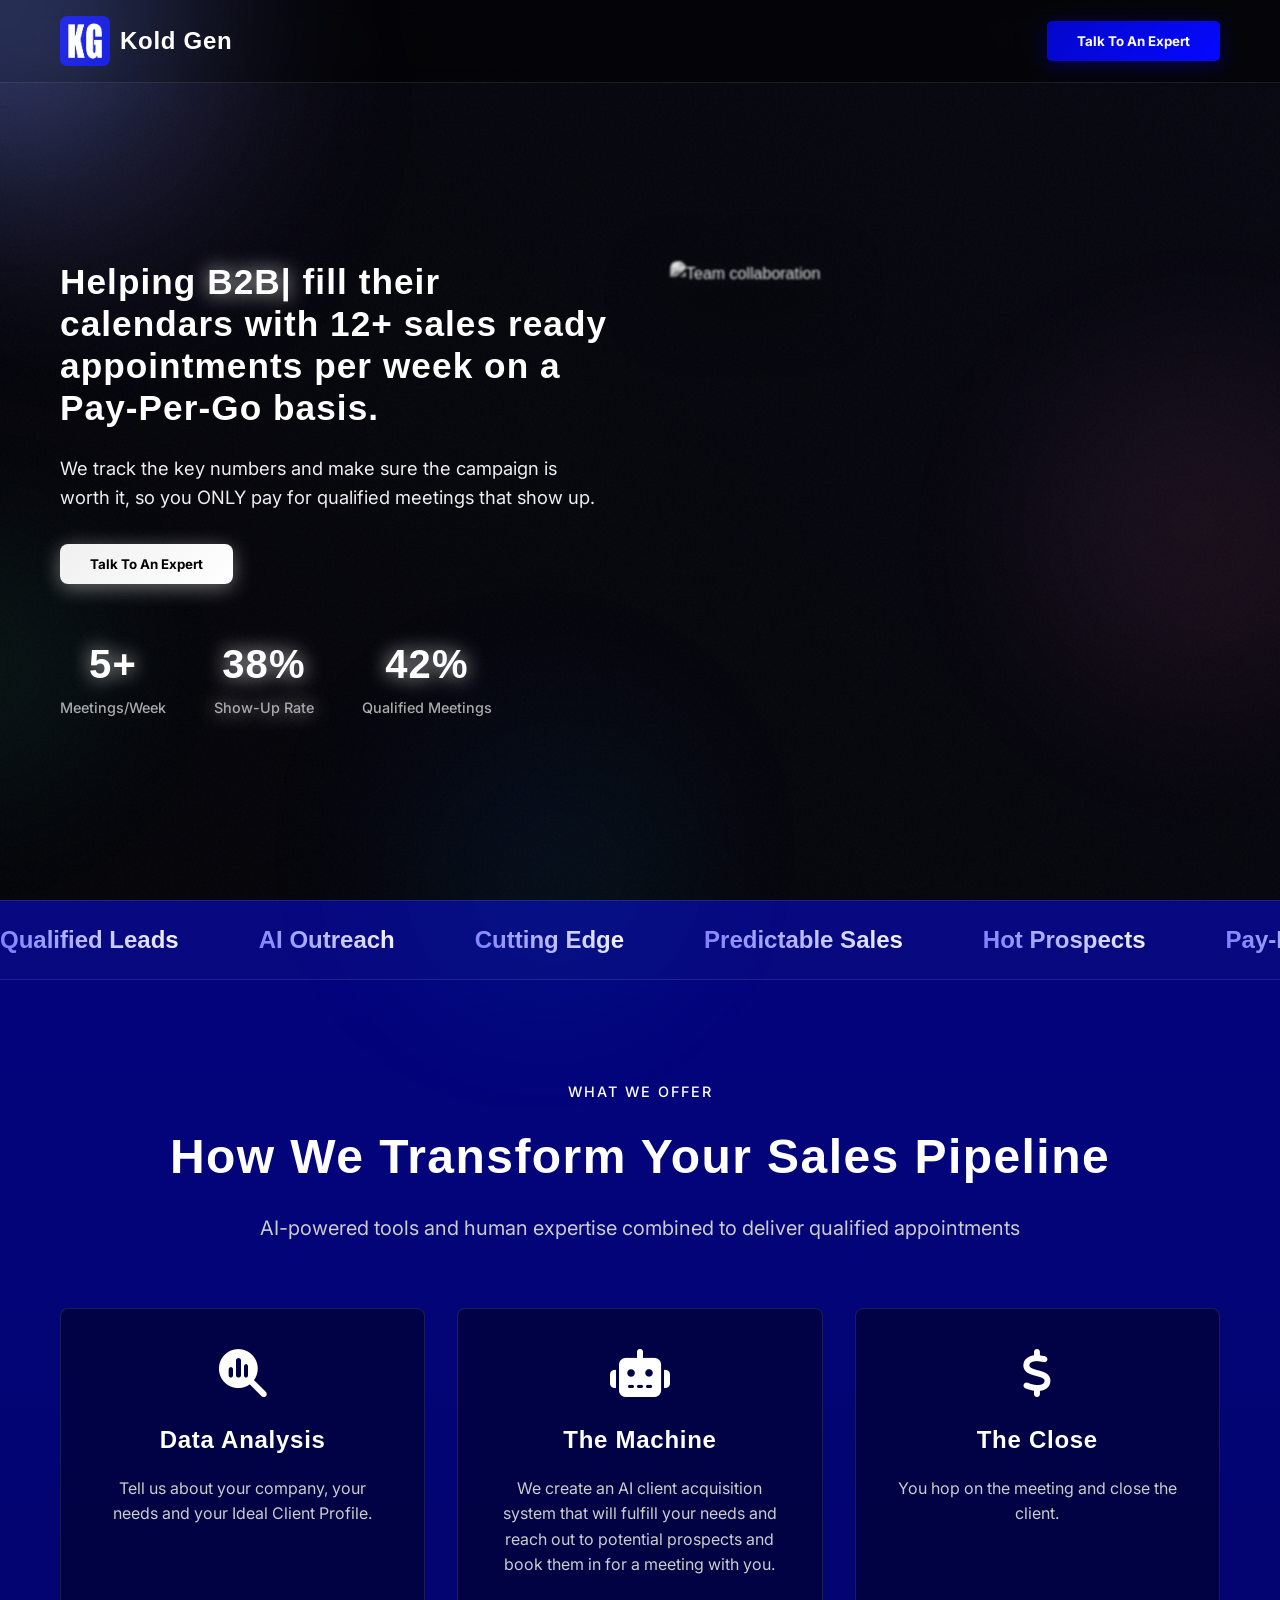
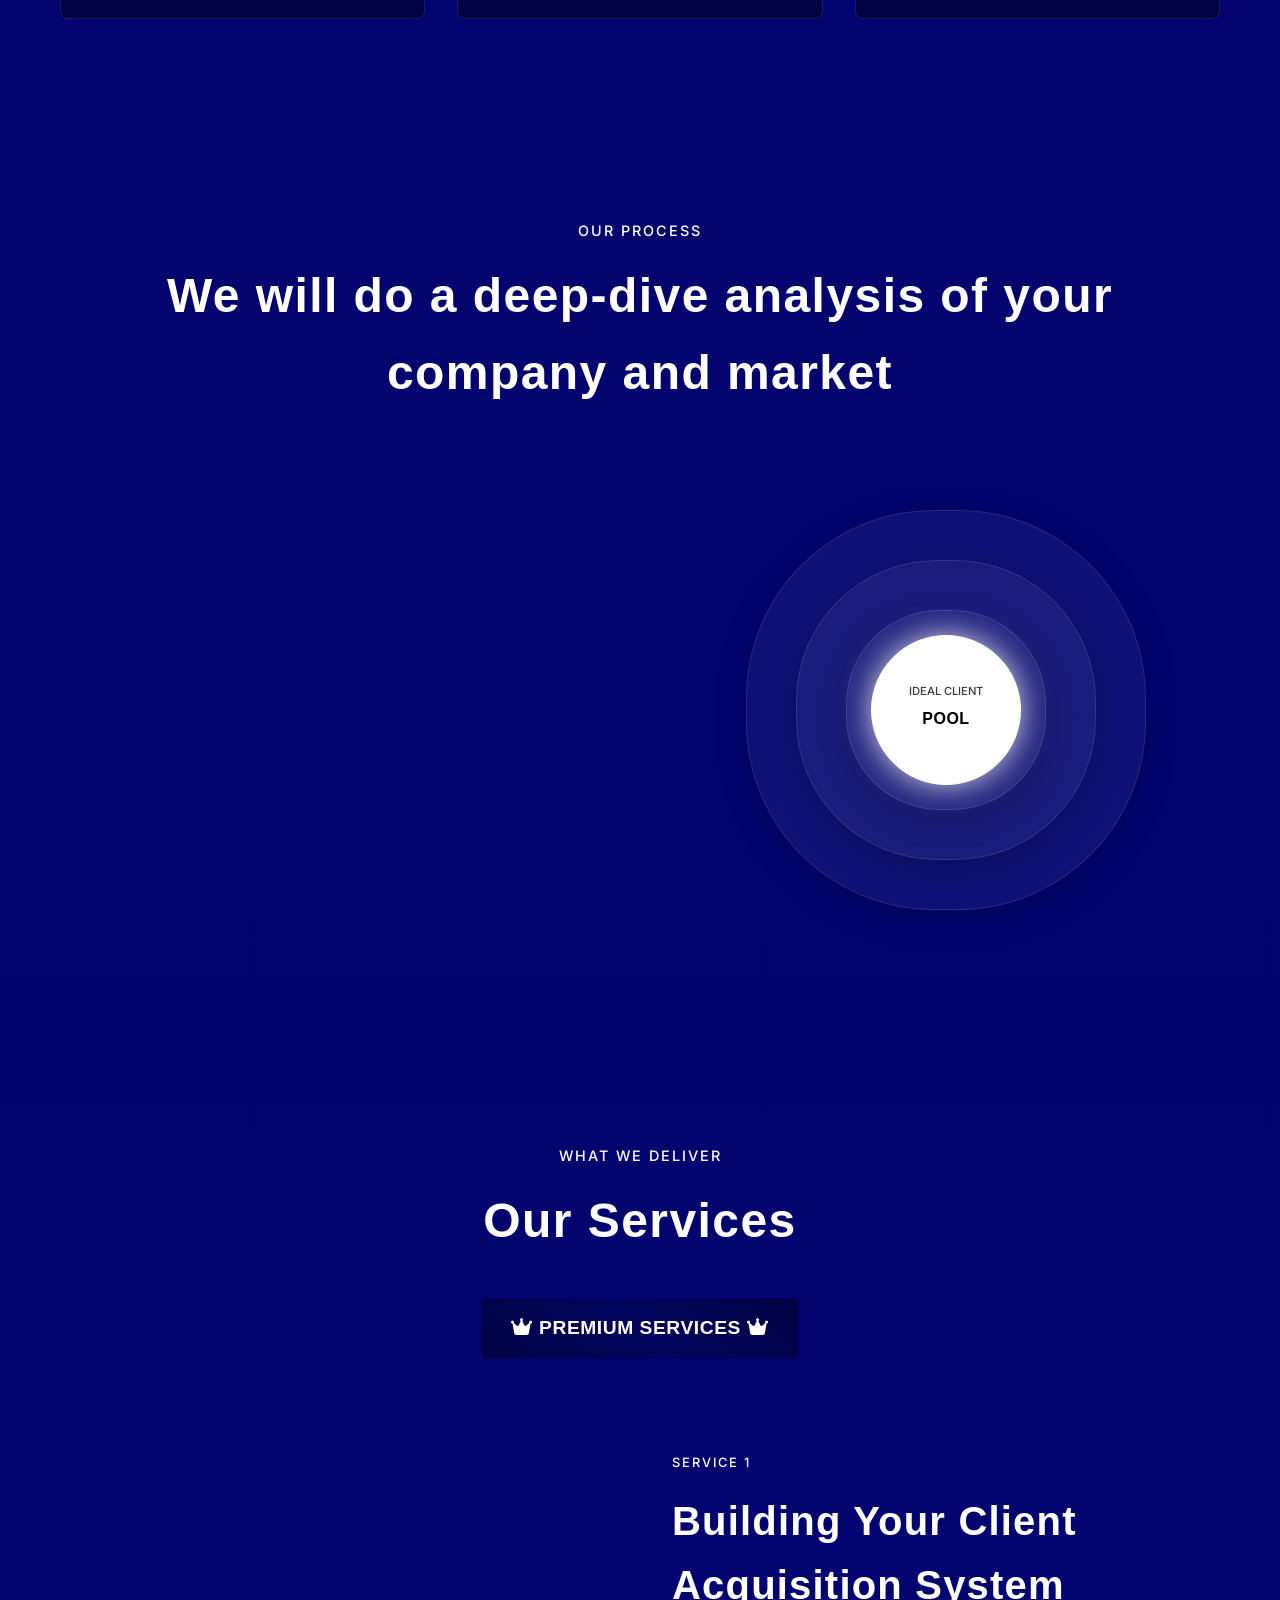
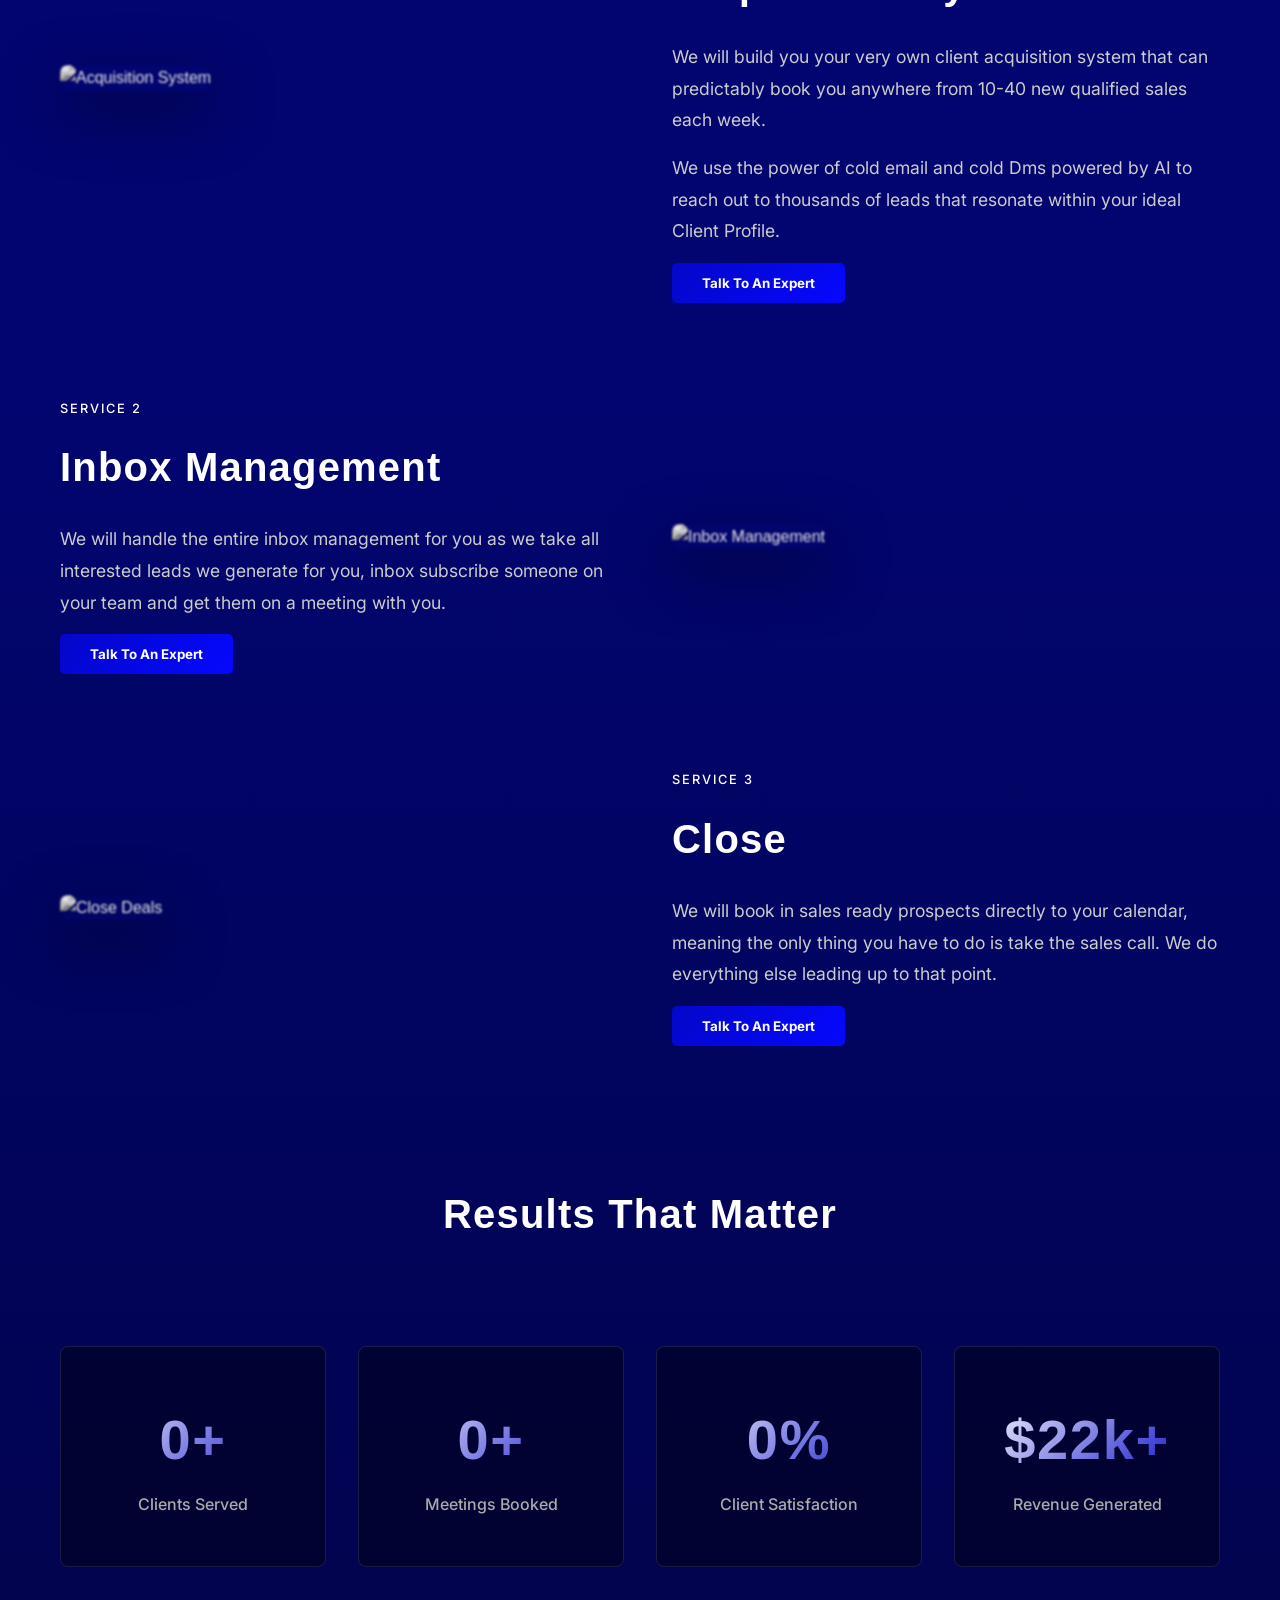
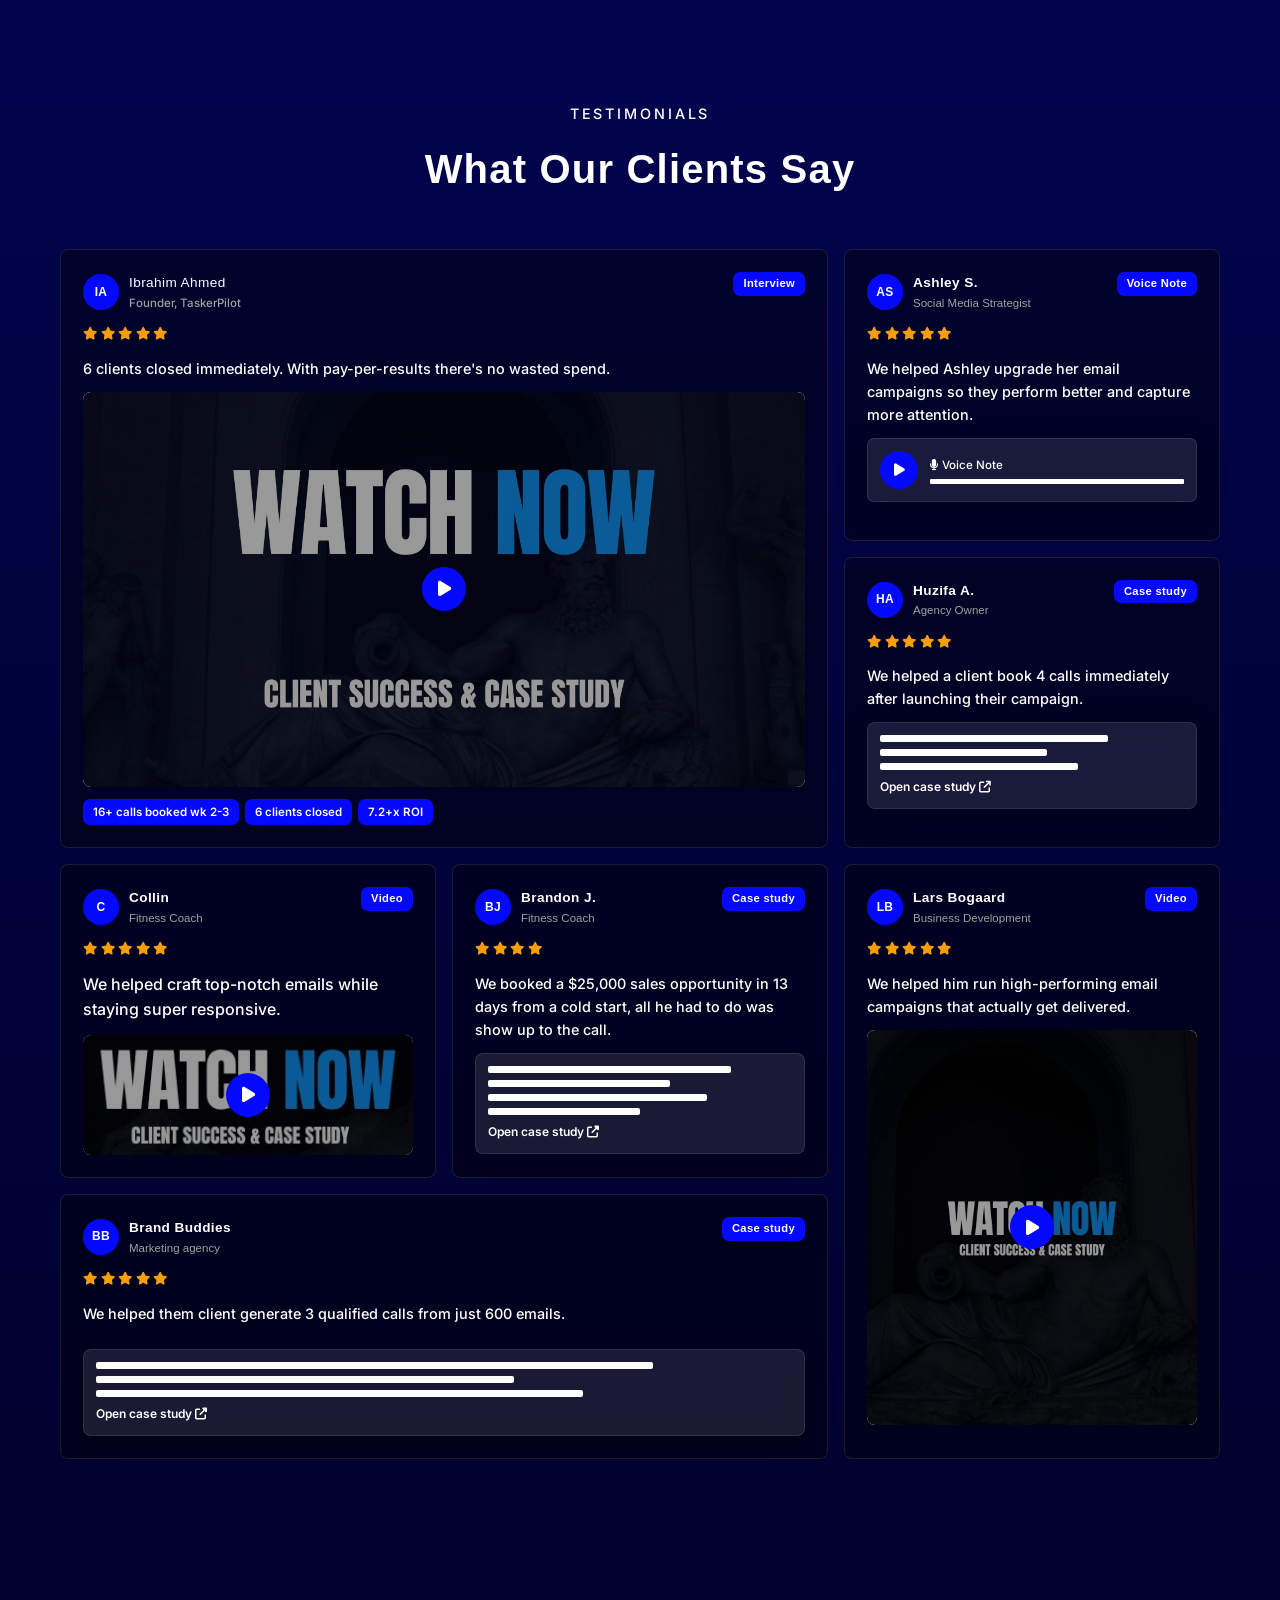
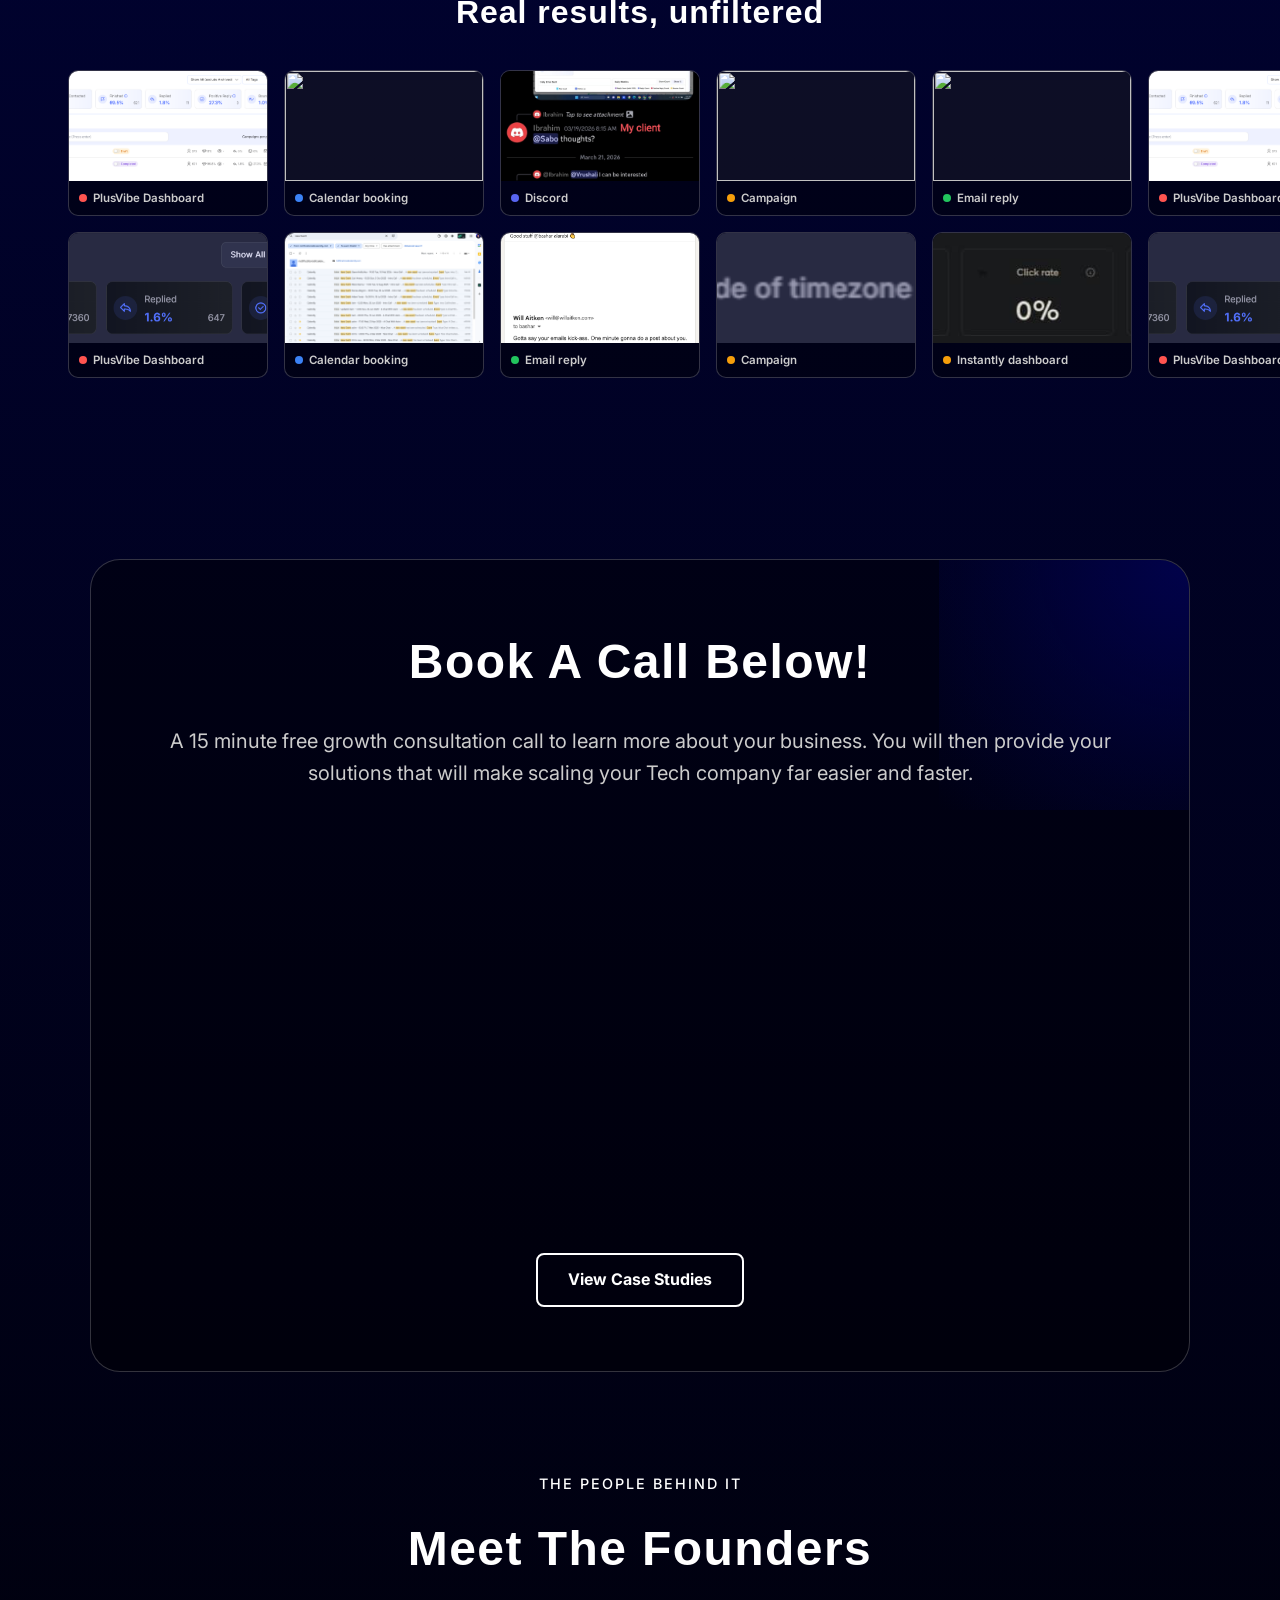
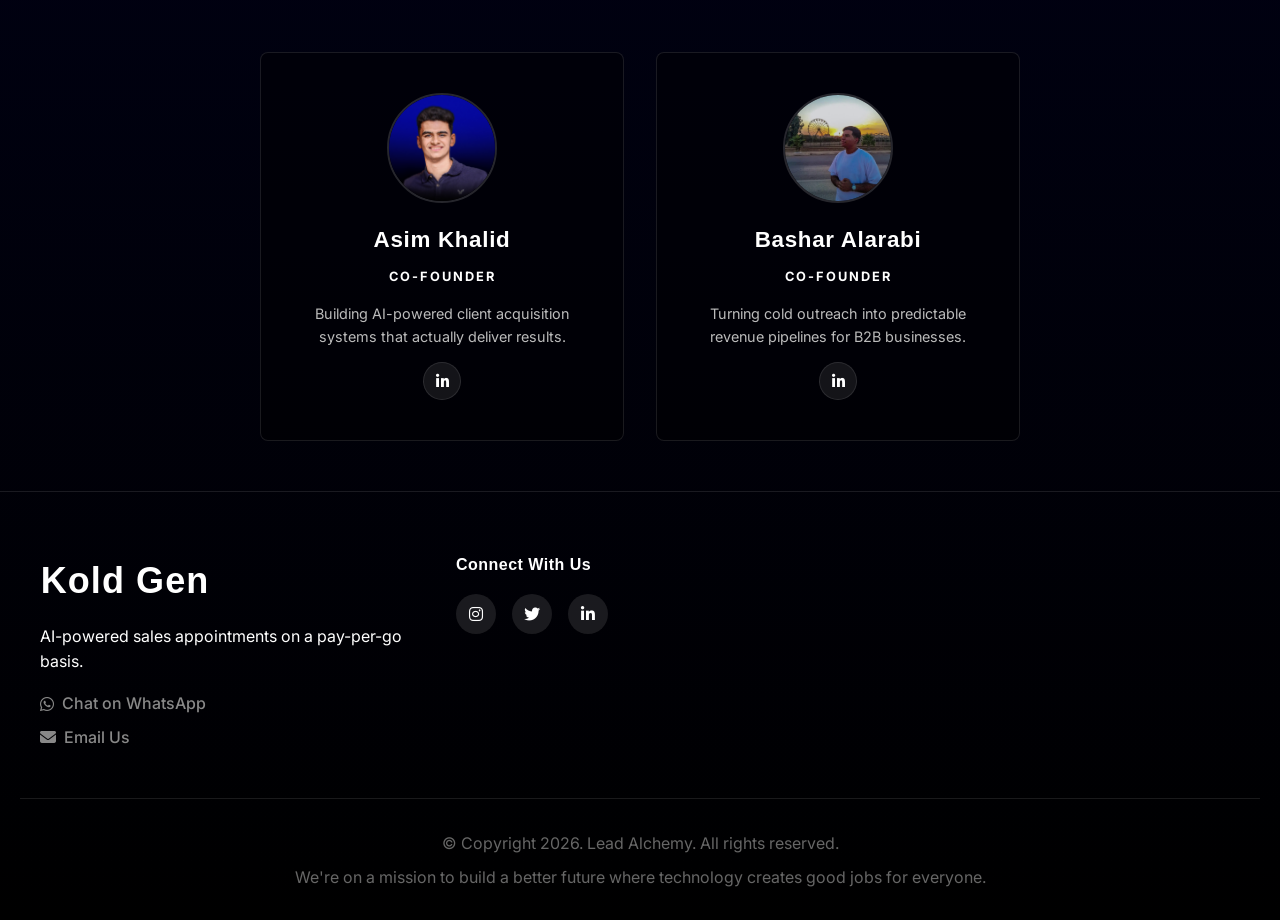
==== asim.html @ 5c90db7f "Add files via upload" ====
<!DOCTYPE html>
<html lang="en">
  <head>
    <meta charset="UTF-8" />
    <meta name="viewport" content="width=device-width, initial-scale=1.0" />
    <link rel="stylesheet" href="master.css">
    <script src="master.js" defer></script>
    <link rel="icon" href="imgs/koldgen.png" type="image/png">
    <!-- Add to your <head> -->
    <!-- start of font -->
    <link rel="preconnect" href="https://fonts.googleapis.com">
    <link rel="preconnect" href="https://fonts.gstatic.com" crossorigin>
    <link href="https://fonts.googleapis.com/css2?family=Geom:ital,wght@0,300..900;1,300..900&family=Inter:ital,opsz,wght@0,14..32,100..900;1,14..32,100..900&family=Sora:wght@100..800&family=Work+Sans:ital,wght@0,100..900;1,100..900&display=swap" rel="stylesheet">
    <link href="https://api.fontshare.com/v2/css?f[]=clash-display@600,700&display=swap" rel="stylesheet">
    <!-- start of font -->
    <link
      rel="stylesheet"
      href="https://cdnjs.cloudflare.com/ajax/libs/font-awesome/6.5.0/css/all.min.css"
    />

    <title>Asim @KoldGen</title>
    <!-- <style>
    
    </style> -->

    <!-- Cal element-click embed code begins -->
    <script type="text/javascript">
      (function (C, A, L) { let p = function (a, ar) { a.q.push(ar); }; let d = C.document; C.Cal = C.Cal || function () { let cal = C.Cal; let ar = arguments; if (!cal.loaded) { cal.ns = {}; cal.q = cal.q || []; d.head.appendChild(d.createElement("script")).src = A; cal.loaded = true; } if (ar[0] === L) { const api = function () { p(api, arguments); }; const namespace = ar[1]; api.q = api.q || []; if(typeof namespace === "string"){cal.ns[namespace] = cal.ns[namespace] || api;p(cal.ns[namespace], ar);p(cal, ["initNamespace", namespace]);} else p(cal, ar); return;} p(cal, ar); }; })(window, "https://app.cal.com/embed/embed.js", "init");
    Cal("init", "15min", {origin:"https://app.cal.com"});

      
      // Important: Please add the following attributes to the element that should trigger the calendar to open upon clicking.
      // `data-cal-link="asim-khalid/15min"`
      // data-cal-namespace="15min"
      // `data-cal-config='{"layout":"month_view","theme":"dark"}'`

      Cal.ns["15min"]("ui", {"theme":"dark","hideEventTypeDetails":false,"layout":"month_view"});
      </script>
      <!-- Cal element-click embed code ends -->
  </head>
  <body>
    <div class="orb orb-1"></div>
    <div class="orb orb-2"></div>
    <div class="orb orb-3"></div>
    <div class="orb orb-5"></div>
    <div class="cursor-glow"></div>
    
    

    <header>
      <div class="header-content"> 
        <div class="logo">
          <div class="logo-img">
            <!-- Replace the src below with your actual logo URL -->
            <img
              src="imgs/koldgen.png"
              alt="Kold Gen"
            />
          </div>
          <span class="head-logo clash-dis style="font-weight: 900">Kold <span class="clash-dis">Gen</span></span>
        </div>
      <a href="#bookCall">
        <button class="head-btn cta-btn inter-txt-btn btn-white-effect ripple-effect ">Talk To An Expert</button>
        </a>
      </div>
    </header>

    <section class="hero">
      <div class="container">
        <div class="hero-content">
          <div class="hero-text">
            <h1 class="clash-dis">  
              Helping <span class="highlight typewriter">B2B</span> fill their
              calendars with <span>12+ sales ready appointments</span> per week
              on a Pay-Per-Go basis.
            </h1>
            <div class="hero-image service-image mobile-only">
            <img
              src="https://images.unsplash.com/photo-1522071820081-009f0129c71c?w=800"
              alt="Team collaboration"
            />
          </div>
            <p class="inter-txt">
              We track the key numbers and make sure the campaign is worth it,
              so you ONLY pay for qualified meetings that show up.
            </p>
            <div class="hero-buttons">
              <a href="#bookCall">
              <button 
              class="gbtn inter-txt-btn ripple-effect">Talk To An Expert</button>
              </a>
            </div>
            <div class="hero-stats">
              <div class="stat">
                <div class="stat-number highlight clash-dis" data-target="12" data-suffix="+">0+</div>
                <div class="stat-label inter-txt-sml">Meetings/Week</div>
              </div>
              <div class="stat">
                <div class="stat-number highlight clash-dis" data-target="90" data-suffix="%">0%</div>
                <div class="stat-label highlight inter-txt-sml">Show-Up Rate</div>
              </div>
              <div class="stat">
                <div class="stat-number highlight clash-dis" data-target="100" data-suffix="%">0%</div>
                <div class="stat-label inter-txt-sml">Qualified Meetings</div>
              </div>
            </div>
          </div>
          <div class="hero-image service-image desktop-only">
            <img
              src="https://images.unsplash.com/photo-1522071820081-009f0129c71c?w=800"
              alt="Team collaboration"
            />
          </div>
        </div>
      </div>
    </section>


    

    <div class="marquee">
    <div class="marquee-content">
        <span>Qualified Leads</span>
        <span>AI Outreach</span>
        <span>Cutting Edge</span>
        <span>Predictable Sales</span>
        <span>Hot Prospects</span>
        <span>Pay-Per-Meeting</span>
        <span>Close Deals</span>
        <span>Inbox Managed</span>
        <span>Qualified Leads</span>
        <span>AI Outreach</span>
        <span>Cutting Edge</span>
        <span>Predictable Sales</span>
        <span>Hot Prospects</span>
        <span>Pay-Per-Meeting</span>
        <span>Close Deals</span>
        <span>Inbox Managed</span>
    </div>
</div>

    <section>
      <div class="container">
        <div class="section-header">
          <div class="section-label inter-txt-sml">What We Offer</div>
          <h2 class="clash-dis">How We Transform Your Sales Pipeline</h2>
          <p class="inter-txt">
            AI-powered tools and human expertise combined to deliver qualified
            appointments
          </p>
        </div>
        <div class="features-grid">
          <div class="card-effect feature-card tilt-card">
            <i class="feature-icon fa-solid fa-magnifying-glass-chart"></i>
            <h3 class="clash-dis">Data Analysis</h3>
            <p class="inter-txt">
              Tell us about your company, your needs and your Ideal Client
              Profile.
            </p>
          </div>
          <div class="card-effect feature-card tilt-card">
            <i class="feature-icon fa-solid fa-robot"></i>
            <h3 class="clash-dis">The Machine</h3>
            <p class="inter-txt">
              We create an AI client acquisition system that will fulfill your
              needs and reach out to potential prospects and book them in for a
              meeting with you.
            </p>
          </div>
          <div class="card-effect feature-card tilt-card">
            <i class="feature-icon fa-solid fa-dollar"></i>
            <h3 class="clash-dis">The Close</h3>
            <p class="inter-txt">You hop on the meeting and close the client.</p>
          </div>
        </div>
      </div>
    </section>

    <section>
      <div class="container">
        <div class="sec2 section-header">
          <div class="section-label inter-txt-sml">Our Process</div>
          <h2 class="clash-dis">We will do a deep-dive analysis of your company and market</h2>
        </div>
        <div class="process-content">
          <div>
            <div class="process-step slide-up">
              <div class="step-number clash-dis">1</div>
              <p class="inter-txt">
                Company analysis through AI - Reaching the most profitable
                customer niche
              </p>
            </div>
            <div class="process-step slide-up">
              <div class="step-number clash-dis">2</div>
              <p class="inter-txt">
                Finding companies of the exact profile that will benefit the
                most from your Offer
              </p>
            </div>
            <div class="process-step slide-up">
              <div class="step-number clash-dis">3</div>
              <p class="inter-txt">
                Foundational Copy - The backbone of the business that will be
                the foundation of the sales argument
              </p>
            </div>
            <div class="process-step slide-up">
              <div class="step-number clash-dis">4</div>
              <p class="inter-txt">
                Case study breakdown - To convey social proof in the smoothest
                way possible to convey trust with prospects
              </p>
            </div>
          </div>
          <div class="circular-diagram">
            <div class="circle circle-1 glass-card"></div>
            <div class="circle circle-2 glass-card"></div>
            <div class="circle circle-3 glass-card"></div>
            <div class="circle-center">
              <div
                class="inter-txt-sml"
              >
                IDEAL CLIENT
              </div>
              <div
                class="circle-txt clash-dis"
                style="font-weight: 700; font-size: 1rem"
              >
                POOL
              </div>
            </div>
          </div>
        </div>
      </div>
    </section>

    <section>
      <div class="container">
        <div class="sec2 section-header">
          <div class="section-label inter-txt-sml">What We Deliver</div>
          <h2 class="clash-dis">Our Services</h2>
          <div class="animated-badge">
            <div class="badge-content clash-dis ">
              <i class="fa-solid fa-crown"></i> PREMIUM SERVICES
              <i class="fa-solid fa-crown"></i>
            </div>
          </div>
        </div>

        <div class="service-card">
          <div class="service-content">
            <span class="service-label inter-txt-sml">Service 1</span>
            <h3 class="clash-dis">Building Your Client Acquisition System</h3>
            <div class="service-image mobile-only">
            <img
              src="https://images.unsplash.com/photo-1460925895917-afdab827c52f?w=800&q=80"
              alt="Acquisition System"
            />
          </div>
            <p class="inter-txt slide-left">
              We will build you your very own client acquisition system that can
              predictably book you anywhere from 10-40 new qualified sales each
              week.
            </p>
            <p class="inter-txt slide-left">
              We use the power of cold email and cold Dms powered by AI to reach
              out to thousands of leads that resonate within your ideal Client
              Profile.
            </p>
            <a href="#bookCall">
            <button 
            class="inter-txt-btn btn-white-effect ripple-effect">Talk To An Expert</button>
            </a>
          </div>
          <div class="service-image desktop-only">
            <img
              src="https://images.unsplash.com/photo-1460925895917-afdab827c52f?w=800&q=80"
              alt="Acquisition System"
            />
          </div>
        </div>

        <div class="service-card">
          <div class="service-content">
            <span class="service-label inter-txt-sml">Service 2</span>
            <h3 class="clash-dis">Inbox Management</h3>
            <div class="service-image mobile-only">
            <img
              src="https://images.unsplash.com/photo-1556761175-b413da4baf72?w=800&q=80"
              alt="Inbox Management"
            />
          </div>
            <p class="inter-txt slide-right">
              We will handle the entire inbox management for you as we take all
              interested leads we generate for you, inbox subscribe someone on
              your team and get them on a meeting with you.
            </p>
            <a href="#bookCall">
            <button 
            class="btn-white-effect inter-txt-btn ripple-effect">Talk To An Expert</button>
            </a>
          </div>
          <div class="service-image desktop-only">
            <img
              src="https://images.unsplash.com/photo-1556761175-b413da4baf72?w=800&q=80"
              alt="Inbox Management"
            />
          </div>
        </div>

        <div class="service-card">
          <div class="service-content">
            <span class="service-label inter-txt-sml">Service 3</span>
            <h3 class="clash-dis">Close</h3>
            <div class="service-image mobile-only">
            <img
              src="https://images.unsplash.com/photo-1542744173-8e7e53415bb0?w=800"
              alt="Close Deals"
            />
            </div>
            <p class="inter-txt slide-left">
              We will book in sales ready prospects directly to your calendar,
              meaning the only thing you have to do is take the sales call. We
              do everything else leading up to that point.
            </p>
            <a href="#bookCall">
            <button 
            class="btn-white-effect inter-txt-btn ripple-effect">Talk To An Expert</button>
            </a>
          </div>
          <div class="service-image desktop-only">
            <img
              src="https://images.unsplash.com/photo-1542744173-8e7e53415bb0?w=800"
              alt="Close Deals"
            />
          </div>
        </div>
      </div>
    </section>

    <section class="res-matter">
      <div class="container">
        <h2 class="clash-dis">Results That Matter</h2>
        <div class="stats-grid">
          <div class="stat-card stat">
            <div class="stat-card-number clash-dis" data-target="3">0+</div>
            <div class="stat-card-label inter-txt-sml">Clients Served</div>
          </div>
          <div class="stat-card stat">
            <div class="stat-card-number clash-dis" data-target="21">0+</div>
            <div class="stat-card-label inter-txt-sml">Meetings Booked</div>
          </div>
          <div class="stat-card stat">
            <div class="stat-card-number clash-dis" data-target="92" data-suffix="%">0%</div>
            <div class="stat-card-label inter-txt-sml">Client Satisfaction</div>
          </div>
          <div class="stat-card stat">
            <div class="stat-card-number clash-dis" data-target="22" data-prefix="$" data-suffix="k+">$22k+</div>
            <div class="stat-card-label inter-txt-sml">Revenue Generated</div>
          </div>
        </div>
      </div>
    </section>


<section class="testimonials-section">
  <div class="container">
    <div class="testimonials-header">
      <p class="testimonials-label inter-txt-sml">Testimonials</p>
      <h2 class="clash-dis">What Our Clients Say</h2>
    </div>

    <!-- BENTO GRID -->
    <div class="bento-grid" style="display:grid;grid-template-columns:repeat(3,1fr);gap:16px;margin-bottom:80px;">
            <!-- Ibrahim Ahmed. — wide -->
      <div class="feature-card-testi" style="grid-row:span 2; grid-column:span 2;padding:22px;color:#ffffff;display:flex;flex-direction:column;gap:12px;">
        <div style="display:flex;justify-content:space-between;align-items:flex-start;">
          <div style="display:flex;align-items:center;gap:10px;">
            <div class="clash-dis" style="width:36px;height:36px;border-radius:50%;background:#0508ff;color:#ffffff;display:flex;align-items:center;justify-content:center;font-size:.75rem;font-weight:700;flex-shrink:0;">IA</div>
            <div><p class="clash-dis" style="margin:0; font-size:.85rem; font-weight:500;">Ibrahim Ahmed</p><p class="inter-txt-sml" style="margin:0;font-size:.72rem;color:#a0a0a0;">Founder, TaskerPilot</p></div>
          </div>
          <span class="clash-dis" style="background:#0508ff;color:#ffffff;font-size:.7rem;font-weight:700;padding:3px 10px;border-radius:7px;">Interview</span>
        </div>
        <div style="color:#f59e0b;font-size:.8rem;">
        <i class="fa-solid fa-star"></i>
        <i class="fa-solid fa-star"></i>
        <i class="fa-solid fa-star"></i>
        <i class="fa-solid fa-star"></i>
        <i class="fa-solid fa-star"></i>
        </div>
        <p class="inter-txt-sml" style="font-family:'Inter',sans-serif;font-size:.9rem;line-height:1.6;color:#ffffff;margin:0;">6 clients closed immediately. With pay-per-results there's no wasted spend.</p>
        <div onclick="laEmbedVideo(this,'https://youtu.be/SVSzCUpt-s4')" style="position:relative;cursor:pointer;border-radius:8px;overflow:hidden;">
          <div style="width:100%;height:395px;background:#f0f0f0;display:flex;align-items:center;justify-content:center;color:#aaa;font-size:.8rem;"><img src="imgs/Dark Green Ash Grey Minimal Typecentric General Electronic Music YouTube Thumbnail.jpg" style="width:100%;height:395px;object-fit:cover;border-radius:8px;"></div>
          <div style="position:absolute;inset:0;background:rgba(0,0,0,0.4);display:flex;align-items:center;justify-content:center;"><div style="width:44px;height:44px;border-radius:50%;background:#0508ff;display:flex;align-items:center;justify-content:center;color:#fff;font-size:1.1rem;"><i class="fa-solid fa-play"></i></div></div>
        </div>
        <div style="display:flex;flex-wrap:wrap;gap:6px;">
          <span class="inter-txt-sml" style="font-size:.72rem;font-weight:600;background:#0508ff;color:#ffffff;padding:4px 10px;border-radius:7px;">16+ calls booked wk 2-3</span>
          <span class="inter-txt-sml" style="font-size:.72rem;font-weight:600;background:#0508ff;color:#ffffff;padding:4px 10px;border-radius:7px;">6 clients closed</span>
          <span class="inter-txt-sml" style="font-size:.72rem;font-weight:600;background:#0508ff;color:#ffffff;padding:4px 10px;border-radius:7px;">7.2+x ROI</span>
        </div>
      </div>

      <!-- Ashely -->
      <div class="feature-card-testi" style="padding:22px;color:#ffffff;display:flex;flex-direction:column;gap:12px;">
        <div style="display:flex;justify-content:space-between;align-items:flex-start;">
          <div style="display:flex;align-items:center;gap:10px;">
            <div class="clash-dis" style="width:36px;height:36px;border-radius:50%;background:#0508ff;color:#ffffff;display:flex;align-items:center;justify-content:center;font-size:.75rem;font-weight:700;flex-shrink:0;">AS</div>
            <div><p class="clash-dis" style="margin:0;font-size:.85rem;font-weight:700;">Ashley S.</p><p style="margin:0;font-size:.72rem;color:#a0a0a0;">Social Media Strategist</p></div>
          </div>
            <span class="clash-dis" style="background:#0508ff;color:#ffffff;font-size:.7rem;font-weight:700;padding:3px 10px;border-radius:7px;">Voice Note</span>
        </div>
        <div style="color:#f59e0b;font-size:.8rem;">
          <i class="fa-solid fa-star"></i>
          <i class="fa-solid fa-star"></i>
          <i class="fa-solid fa-star"></i>
          <i class="fa-solid fa-star"></i>
          <i class="fa-solid fa-star"></i>
        </div>
        <p class="inter-txt-sml" style="font-size:.9rem;line-height:1.6;color:#ffffff;margin:0;">We helped Ashley upgrade her email campaigns so they perform better and capture more attention.</p>
        <div class="vn-box" style="display:flex;align-items:center;gap:12px;border-radius:7px;padding:12px;"> 
          <button id="la-play1" onclick="laToggleAudio('la-play1','la-prog1','voice/ashley.testimonial.mp3')" style="width:38px;height:38px;border-radius:50%;background:#0508ff;border:none;color:#fff;font-size:.9rem;cursor:pointer;display:flex;align-items:center;justify-content:center;flex-shrink:0;"><i class="fa-solid fa-play"></i></button>
          <div style="flex:1;">
            <div class="inter-txt-sml" style="font-size:.72rem;color:#ffffff;margin-bottom:5px;"><i class="fa-solid fa-microphone"></i> Voice Note</div>
            <div style="width:100%;height:5px;background:rgb(255, 255, 255);border-radius:1px;overflow:hidden;"><div id="la-prog1" style="height:100%;width:0%;background:#4f46e5;border-radius:999px;transition:width .1s linear;"></div></div>
          </div>
        </div>
      </div>

      <!-- Huzifa A.. -->
      <div class="feature-card-testi" style="padding:22px;color:#ffffff;display:flex;flex-direction:column;gap:12px;">
        <div style="display:flex;justify-content:space-between;align-items:flex-start;">
          <div style="display:flex;align-items:center;gap:10px;">
            <div class="clash-dis" style="width:36px;height:36px;border-radius:50%;background:#0508ff;color:#ffffff;display:flex;align-items:center;justify-content:center;font-size:.75rem;font-weight:700;flex-shrink:0;">HA</div>
            <div><p class="clash-dis" style="margin:0;font-size:.85rem;font-weight:700;">Huzifa A.</p><p style="margin:0;font-size:.72rem;color:#a0a0a0;">Agency Owner</p></div>
          </div>
            <span class="clash-dis" style="background:#0508ff;color:#ffffff;font-size:.7rem;font-weight:700;padding:3px 10px;border-radius:7px;">Case study</span>
        </div>
        <div style="color:#f59e0b;font-size:.8rem;">
          <i class="fa-solid fa-star"></i>
          <i class="fa-solid fa-star"></i>
          <i class="fa-solid fa-star"></i>
          <i class="fa-solid fa-star"></i>
          <i class="fa-solid fa-star"></i>
        </div>
        <p class="inter-txt-sml" style="font-size:.9rem;line-height:1.6;color:#ffffff;margin:0;">We helped a client book 4 calls immediately after launching their campaign.</p>
        <a class="vn-box" href="https://docs.google.com/document/d/1nArHr2m430PmLcU23KGUVRm5GeegVyKMtpbSHGkcJS0/edit?usp=drive_link" target="_blank" style="border-radius:8px;padding:12px;text-decoration:none;display:block;">
          <div style="height:7px;background:rgb(255, 255, 255);border-radius:2px;margin-bottom:7px;width:75%;"></div>
          <div style="height:7px;background:rgb(255, 255, 255);border-radius:2px;margin-bottom:7px;width:55%;"></div>
          <div style="height:7px;background:rgb(255, 255, 255);border-radius:2px;margin-bottom:7px;width:65%;"></div>
          <span class="inter-txt-sml" style="font-size:.75rem;font-weight:600;color:#ffffff;display:block;margin-top:4px;">Open case study <i class="fa-solid fa-arrow-up-right-from-square"></i></span>
        </a>
      </div>

      <!-- Colin. -->
      <div class="feature-card-testi" style="padding:22px;color:#ffffff;display:flex;flex-direction:column;gap:12px;">
        <div style="display:flex;justify-content:space-between;align-items:flex-start;">
          <div style="display:flex;align-items:center;gap:10px;">
            <div class="clash-dis" style="width:36px;height:36px;border-radius:50%;background:#0508ff;color:#ffffff;display:flex;align-items:center;justify-content:center;font-size:.75rem;font-weight:700;flex-shrink:0;">C</div>
            <div><p class="clash-dis" style="margin:0;font-size:.85rem;font-weight:700;">Collin</p><p style="margin:0;font-size:.72rem;color:#a0a0a0;">Fitness Coach</p></div>
          </div>
          <span class="clash-dis" style="background:#0508ff;color:#ffffff;font-size:.7rem;font-weight:700;padding:3px 10px;border-radius:7px;">Video</span>
        </div>
        <div style="color:#f59e0b;font-size:.8rem;">
          <i class="fa-solid fa-star"></i>
          <i class="fa-solid fa-star"></i>
          <i class="fa-solid fa-star"></i>
          <i class="fa-solid fa-star"></i>
          <i class="fa-solid fa-star"></i>
        </div>
        <p class="inter-txt-sml" style="color:#ffffff;margin:0;">We helped craft top-notch emails while staying super responsive.</p>
        <div onclick="laEmbedVideo(this,'https://youtube.com/shorts/iPWvH6Im3sc?feature=share')" style="position:relative;cursor:pointer;border-radius:8px;overflow:hidden;">
          <div style="width:100%;height:120px;background:#f0f0f0;display:flex;align-items:center;justify-content:center;color:#aaa;font-size:.8rem;"><img src="imgs/Long des.jpg" style="width:100%;height:395px;object-fit:cover;border-radius:8px;"></div>
          <div style="position:absolute;inset:0;background:rgba(0,0,0,0.4);display:flex;align-items:center;justify-content:center;"><div style="width:44px;height:44px;border-radius:50%;background:#0508ff;display:flex;align-items:center;justify-content:center;color:#fff;font-size:1.1rem;"><i class="fa-solid fa-play"></i></div></div>
        </div>
      </div>

      <!-- Brandon J -->
      <div class="feature-card-testi" style="padding:22px;color:#ffffff;display:flex;flex-direction:column;gap:12px;">
        <div style="display:flex;justify-content:space-between;align-items:flex-start;">
          <div style="display:flex;align-items:center;gap:10px;">
            <div class="clash-dis" style="width:36px;height:36px;border-radius:50%;background:#0508ff;color:#ffffff;display:flex;align-items:center;justify-content:center;font-size:.75rem;font-weight:700;flex-shrink:0;">BJ</div>
            <div><p class="clash-dis" style="margin:0;font-size:.85rem;font-weight:700;">Brandon J.</p><p style="margin:0;font-size:.72rem;color:#a0a0a0;">Fitness Coach</p></div>
          </div>
          <span class="clash-dis" style="background:#0508ff;color:#ffffff;font-size:.7rem;font-weight:700;padding:3px 10px;border-radius:7px;">Case study</span>
        </div>
        <div style="color:#f59e0b;font-size:.8rem;">
        <i class="fa-solid fa-star"></i>
        <i class="fa-solid fa-star"></i>
        <i class="fa-solid fa-star"></i>
        <i class="fa-solid fa-star"></i>
        </div>
        <p class="inter-txt-sml" style="font-size:.9rem;line-height:1.6;color:#ffffff;margin:0;">We booked a $25,000 sales opportunity in 13 days from a cold start, all he had to do was show up to the call.</p>
        <a class="vn-box" href="https://docs.google.com/document/d/137jAO2ZVFKTrBdY03FsyG82xj_U5CsNIUtMVsdmAMLw/edit?usp=drive_link" target="_blank" style="border-radius:8px;padding:12px;text-decoration:none;display:block;">
          <div style="height:7px;background:rgb(255, 255, 255);border-radius:2px;margin-bottom:7px;width:80%;"></div>
          <div style="height:7px;background:rgb(255, 255, 255);border-radius:2px;margin-bottom:7px;width:60%;"></div>
          <div style="height:7px;background:rgb(255, 255, 255);border-radius:2px;margin-bottom:7px;width:72%;"></div>
          <div style="height:7px;background:rgb(255, 255, 255);border-radius:2px;margin-bottom:7px;width:50%;"></div>
          <span class="inter-txt-sml" style="font-size:.75rem;font-weight:600;color:#ffffff;display:block;margin-top:4px;">Open case study <i class="fa-solid fa-up-right-from-square"></i></i></span>
        </a>
      </div>

      <!-- Lars B. -->
      <div class="feature-card-testi" style="grid-row:span 2; padding:22px;color:#ffffff;display:flex;flex-direction:column;gap:12px;">
        <div style="display:flex;justify-content:space-between;align-items:flex-start;">
          <div style="display:flex;align-items:center;gap:10px;">
            <div class="clash-dis" style="width:36px;height:36px;border-radius:50%;background:#0508ff;color:#ffffff;display:flex;align-items:center;justify-content:center;font-size:.75rem;font-weight:700;flex-shrink:0;">LB</div>
            <div><p class="clash-dis" style="margin:0;font-size:.85rem;font-weight:700;">Lars Bogaard</p><p style="margin:0;font-size:.72rem;color:#a0a0a0;">Business Development</p></div>
          </div>
          <span class="clash-dis" style="background:#0508ff;color:#ffffff;font-size:.7rem;font-weight:700;padding:3px 10px;border-radius:7px;">Video</span>
        </div>
        <div style="color:#f59e0b;font-size:.8rem;">
          <i class="fa-solid fa-star"></i>
          <i class="fa-solid fa-star"></i>
          <i class="fa-solid fa-star"></i>
          <i class="fa-solid fa-star"></i>
          <i class="fa-solid fa-star"></i>
        </div>
        <p class="inter-txt-sml" style="font-size:.9rem;line-height:1.6;color:#ffffff;margin:0;">We helped him run high-performing email campaigns that actually get delivered.</p>
        <div onclick="laEmbedVideo(this,'https://youtube.com/shorts/mNKJdGW_u1s?feature=share')" style="position:relative;cursor:pointer;border-radius:8px;overflow:hidden;">
          <div style="width:100%;height:395px;background:#f0f0f0;display:flex;align-items:center;justify-content:center;color:#a0a0a0;font-size:.8rem;"><img src="imgs/Med-thum.jpg" style="width:100%;height:395px;object-fit:cover;border-radius:8px;"></div>
          <div style="position:absolute;inset:0;background:rgba(0,0,0,0.4);display:flex;align-items:center;justify-content:center;"><div style="width:44px;height:44px;border-radius:50%;background:#0508ff;display:flex;align-items:center;justify-content:center;color:#fff;font-size:1.1rem;"><i class="fa-solid fa-play"></i></div></div>
        </div>
      </div>

      <!-- BrandBuddies — wide -->
      <div class="feature-card-testi" style="grid-column:span 2;padding:22px;color:#ffffff;display:flex;flex-direction:column;gap:12px;">
        <div style="display:flex;justify-content:space-between;align-items:flex-start;">
          <div style="display:flex;align-items:center;gap:10px;">
            <div class="clash-dis" style="width:36px;height:36px;border-radius:50%;background:#0508ff;color:#ffffff;display:flex;align-items:center;justify-content:center;font-size:.75rem;font-weight:700;flex-shrink:0;">BB</div>
            <div><p class="clash-dis" style="margin:0;font-size:.85rem;font-weight:700;">Brand Buddies</p><p style="margin:0;font-size:.72rem;color:#a0a0a0;">Marketing agency</p></div>
          </div>
          <span class="clash-dis" style="background:#0508ff;color:#ffffff;font-size:.7rem;font-weight:700;padding:3px 10px;border-radius:7px;">Case study</span>
        </div>
        <div style="color:#f59e0b;font-size:.8rem;">
          <i class="fa-solid fa-star"></i>
          <i class="fa-solid fa-star"></i>
          <i class="fa-solid fa-star"></i>
          <i class="fa-solid fa-star"></i>
          <i class="fa-solid fa-star"></i>
        </div>
        <p class="inter-txt-sml" style="font-size:.9rem;line-height:1.6;color:#ffffff;margin:0;">We helped them client generate 3 qualified calls from just 600 emails.</p>
        <div style="display:flex;flex-wrap:wrap;gap:6px;">
          <!-- <span style="font-size:.72rem;font-weight:600;background:#e8edff;color:#3730a3;padding:4px 10px;border-radius:999px;">30 days to full pipeline</span>
          <span style="font-size:.72rem;font-weight:600;background:#e8edff;color:#3730a3;padding:4px 10px;border-radius:999px;">Largest retainer closed</span> -->
        </div>
        <a class="vn-box" href="https://docs.google.com/document/d/1wuS2bPY-dMsSv5tpWSLgfrAqEGaeQLweNerDHAtbHio/edit?usp=drive_link" target="_blank" style="border-radius:8px;padding:12px;text-decoration:none;display:block;">
          <div style="height:7px;background:rgb(255, 255, 255);border-radius:2px;margin-bottom:7px;width:80%;"></div>
          <div style="height:7px;background:rgb(255, 255, 255);border-radius:2px;margin-bottom:7px;width:60%;"></div>
          <div style="height:7px;background:rgb(255, 255, 255);border-radius:2px;margin-bottom:7px;width:70%;"></div>
          <span class="inter-txt-sml" style="font-size:.75rem;font-weight:600;color:#ffffff;display:block;margin-top:4px;">Open case study <i class="fa-solid fa-up-right-from-square"></i></span>
        </a>
      </div>
    </div>
    

    <!-- PROOF SECTION -->
<div style="padding:40px 0;">
  <div class="container">
    <h2 class="clash-dis" style="font-size:2rem;margin:8px 0 32px;">Real results, unfiltered</h2>
  </div>

  <!-- Row 1: scrolls left -->
  <div style="margin-bottom:16px;">
    <div class="marquee-track marquee-left" style="display:flex;width:max-content;">
      <div style="flex-shrink:0;width:200px;background:rgba(0,0,0,0.4);border:0.5px solid rgba(255,255,255,0.2);border-radius:10px;margin:0 8px;overflow:hidden;"><div style="width:100%;height:110px;background:rgba(255,255,255,0.05);display:flex;align-items:center;justify-content:center;color:#aaa;font-size:.75rem;"><img src="imgs/Screenshots/1.PNG" style="width:100%;height:110px;object-fit:cover;cursor:pointer;" onclick="openSS('imgs/Screenshots/1.PNG')"></div><div style="display:flex;align-items:center;gap:6px;padding:8px 10px;font-family:'Inter',sans-serif;font-size:.72rem;font-weight:600;color:#ccc;"><span style="width:8px;height:8px;border-radius:50%;background:#FF5450;flex-shrink:0;"></span>PlusVibe Dashboard</div></div>
      <div style="flex-shrink:0;width:200px;background:rgba(0,0,0,0.4);border:0.5px solid rgba(255,255,255,0.2);border-radius:10px;margin:0 8px;overflow:hidden;"><div style="width:100%;height:110px;background:rgba(255,255,255,0.05);display:flex;align-items:center;justify-content:center;color:#aaa;font-size:.75rem;"><img src="imgs/Screenshots/6.PNG" style="width:100%;height:110px;object-fit:cover;cursor:pointer;" onclick="openSS('imgs/Screenshots/6.PNG')"></div><div style="display:flex;align-items:center;gap:6px;padding:8px 10px;font-family:'Inter',sans-serif;font-size:.72rem;font-weight:600;color:#ccc;"><span style="width:8px;height:8px;border-radius:50%;background:#3b82f6;flex-shrink:0;"></span>Calendar booking</div></div>
      <div style="flex-shrink:0;width:200px;background:rgba(0,0,0,0.4);border:0.5px solid rgba(255,255,255,0.2);border-radius:10px;margin:0 8px;overflow:hidden;"><div style="width:100%;height:110px;background:rgba(255,255,255,0.05);display:flex;align-items:center;justify-content:center;color:#aaa;font-size:.75rem;"><img src="imgs/Screenshots/9.jpeg" style="width:100%;height:110px;object-fit:cover;cursor:pointer;" onclick="openSS('imgs/Screenshots/9.jpeg')"></div><div style="display:flex;align-items:center;gap:6px;padding:8px 10px;font-family:'Inter',sans-serif;font-size:.72rem;font-weight:600;color:#ccc;"><span style="width:8px;height:8px;border-radius:50%;background:#5865F2;flex-shrink:0;"></span>Discord</div></div>
      <div style="flex-shrink:0;width:200px;background:rgba(0,0,0,0.4);border:0.5px solid rgba(255,255,255,0.2);border-radius:10px;margin:0 8px;overflow:hidden;"><div style="width:100%;height:110px;background:rgba(255,255,255,0.05);display:flex;align-items:center;justify-content:center;color:#aaa;font-size:.75rem;"><img src="imgs/Screenshots/8.PNG" style="width:100%;height:110px;object-fit:cover;cursor:pointer;" onclick="openSS('imgs/Screenshots/8.PNG')"></div><div style="display:flex;align-items:center;gap:6px;padding:8px 10px;font-family:'Inter',sans-serif;font-size:.72rem;font-weight:600;color:#ccc;"><span style="width:8px;height:8px;border-radius:50%;background:#f59e0b;flex-shrink:0;"></span>Campaign</div></div>
      <div style="flex-shrink:0;width:200px;background:rgba(0,0,0,0.4);border:0.5px solid rgba(255,255,255,0.2);border-radius:10px;margin:0 8px;overflow:hidden;"><div style="width:100%;height:110px;background:rgba(255,255,255,0.05);display:flex;align-items:center;justify-content:center;color:#aaa;font-size:.75rem;"><img src="imgs/Screenshots/3.PNG" style="width:100%;height:110px;object-fit:cover;cursor:pointer;" onclick="openSS('imgs/Screenshots/3.PNG')"></div><div style="display:flex;align-items:center;gap:6px;padding:8px 10px;font-family:'Inter',sans-serif;font-size:.72rem;font-weight:600;color:#ccc;"><span style="width:8px;height:8px;border-radius:50%;background:#22c55e;flex-shrink:0;"></span>Email reply</div></div>
      <!-- duplicates -->
      <div style="flex-shrink:0;width:200px;background:rgba(0,0,0,0.4);border:0.5px solid rgba(255,255,255,0.2);border-radius:10px;margin:0 8px;overflow:hidden;"><div style="width:100%;height:110px;background:rgba(255,255,255,0.05);display:flex;align-items:center;justify-content:center;color:#aaa;font-size:.75rem;"><img src="imgs/Screenshots/1.PNG" style="width:100%;height:110px;object-fit:cover;cursor:pointer;" onclick="openSS('imgs/Screenshots/1.PNG')"></div><div style="display:flex;align-items:center;gap:6px;padding:8px 10px;font-family:'Inter',sans-serif;font-size:.72rem;font-weight:600;color:#ccc;"><span style="width:8px;height:8px;border-radius:50%;background:#FF5450;flex-shrink:0;"></span>PlusVibe Dashboard</div></div>
      <div style="flex-shrink:0;width:200px;background:rgba(0,0,0,0.4);border:0.5px solid rgba(255,255,255,0.2);border-radius:10px;margin:0 8px;overflow:hidden;"><div style="width:100%;height:110px;background:rgba(255,255,255,0.05);display:flex;align-items:center;justify-content:center;color:#aaa;font-size:.75rem;"><img src="imgs/Screenshots/6.PNG" style="width:100%;height:110px;object-fit:cover;cursor:pointer;" onclick="openSS('imgs/Screenshots/6.PNG')"></div><div style="display:flex;align-items:center;gap:6px;padding:8px 10px;font-family:'Inter',sans-serif;font-size:.72rem;font-weight:600;color:#ccc;"><span style="width:8px;height:8px;border-radius:50%;background:#3b82f6;flex-shrink:0;"></span>Calendar booking</div></div>
      <div style="flex-shrink:0;width:200px;background:rgba(0,0,0,0.4);border:0.5px solid rgba(255,255,255,0.2);border-radius:10px;margin:0 8px;overflow:hidden;"><div style="width:100%;height:110px;background:rgba(255,255,255,0.05);display:flex;align-items:center;justify-content:center;color:#aaa;font-size:.75rem;"><img src="imgs/Screenshots/6.PNG" style="width:100%;height:110px;object-fit:cover;cursor:pointer;" onclick="openSS('imgs/Screenshots/6.PNG')"></div><div style="display:flex;align-items:center;gap:6px;padding:8px 10px;font-family:'Inter',sans-serif;font-size:.72rem;font-weight:600;color:#ccc;"><span style="width:8px;height:8px;border-radius:50%;background:#5865F2;flex-shrink:0;"></span>Discord</div></div>
      <div style="flex-shrink:0;width:200px;background:rgba(0,0,0,0.4);border:0.5px solid rgba(255,255,255,0.2);border-radius:10px;margin:0 8px;overflow:hidden;"><div style="width:100%;height:110px;background:rgba(255,255,255,0.05);display:flex;align-items:center;justify-content:center;color:#aaa;font-size:.75rem;"><img src="imgs/Screenshots/8.PNG" style="width:100%;height:110px;object-fit:cover;cursor:pointer;" onclick="openSS('imgs/Screenshots/8.PNG')"></div><div style="display:flex;align-items:center;gap:6px;padding:8px 10px;font-family:'Inter',sans-serif;font-size:.72rem;font-weight:600;color:#ccc;"><span style="width:8px;height:8px;border-radius:50%;background:#f59e0b;flex-shrink:0;"></span>Campaign</div></div>
      <div style="flex-shrink:0;width:200px;background:rgba(0,0,0,0.4);border:0.5px solid rgba(255,255,255,0.2);border-radius:10px;margin:0 8px;overflow:hidden;"><div style="width:100%;height:110px;background:rgba(255,255,255,0.05);display:flex;align-items:center;justify-content:center;color:#aaa;font-size:.75rem;"><img src="imgs/Screenshots/3.PNG" style="width:100%;height:110px;object-fit:cover;cursor:pointer;" onclick="openSS('imgs/Screenshots/3.PNG')"></div><div style="display:flex;align-items:center;gap:6px;padding:8px 10px;font-family:'Inter',sans-serif;font-size:.72rem;font-weight:600;color:#ccc;"><span style="width:8px;height:8px;border-radius:50%;background:#22c55e;flex-shrink:0;"></span>Email reply</div></div>
    </div>
  </div>

  <!-- Row 2: scrolls right -->
  <div>
    <div class="marquee-track marquee-right" style="display:flex;width:max-content;">
      <div style="flex-shrink:0;width:200px;background:rgba(0,0,0,0.4);border:0.5px solid rgba(255,255,255,0.2);border-radius:10px;margin:0 8px;overflow:hidden;"><div style="width:100%;height:110px;background:rgba(255,255,255,0.05);display:flex;align-items:center;justify-content:center;color:#aaa;font-size:.75rem;"><img src="imgs/Screenshots/2.png" style="width:100%;height:110px;object-fit:cover;cursor:pointer;" onclick="openSS('imgs/Screenshots/2.PNG')"></div><div style="display:flex;align-items:center;gap:6px;padding:8px 10px;font-family:'Inter',sans-serif;font-size:.72rem;font-weight:600;color:#ccc;"><span style="width:8px;height:8px;border-radius:50%;background:#FF5450;flex-shrink:0;"></span>PlusVibe Dashboard</div></div>
      <div style="flex-shrink:0;width:200px;background:rgba(0,0,0,0.4);border:0.5px solid rgba(255,255,255,0.2);border-radius:10px;margin:0 8px;overflow:hidden;"><div style="width:100%;height:110px;background:rgba(255,255,255,0.05);display:flex;align-items:center;justify-content:center;color:#aaa;font-size:.75rem;"><img src="imgs/Screenshots/7.png" style="width:100%;height:110px;object-fit:cover;cursor:pointer;" onclick="openSS('imgs/Screenshots/7.PNG')"></div><div style="display:flex;align-items:center;gap:6px;padding:8px 10px;font-family:'Inter',sans-serif;font-size:.72rem;font-weight:600;color:#ccc;"><span style="width:8px;height:8px;border-radius:50%;background:#3b82f6;flex-shrink:0;"></span>Calendar booking</div></div>
      <div style="flex-shrink:0;width:200px;background:rgba(0,0,0,0.4);border:0.5px solid rgba(255,255,255,0.2);border-radius:10px;margin:0 8px;overflow:hidden;"><div style="width:100%;height:110px;background:rgba(255,255,255,0.05);display:flex;align-items:center;justify-content:center;color:#aaa;font-size:.75rem;"><img src="imgs/Screenshots/4.png" style="width:100%;height:110px;object-fit:cover;cursor:pointer;" onclick="openSS('imgs/Screenshots/4.PNG')"></div><div style="display:flex;align-items:center;gap:6px;padding:8px 10px;font-family:'Inter',sans-serif;font-size:.72rem;font-weight:600;color:#ccc;"><span style="width:8px;height:8px;border-radius:50%;background:#22c55e;flex-shrink:0;"></span>Email reply</div></div>
      <div style="flex-shrink:0;width:200px;background:rgba(0,0,0,0.4);border:0.5px solid rgba(255,255,255,0.2);border-radius:10px;margin:0 8px;overflow:hidden;"><div style="width:100%;height:110px;background:rgba(255,255,255,0.05);display:flex;align-items:center;justify-content:center;color:#aaa;font-size:.75rem;"><img src="imgs/Screenshots/10.png" style="width:100%;height:110px;object-fit:cover;cursor:pointer;" onclick="openSS('imgs/Screenshots/10.PNG')"></div><div style="display:flex;align-items:center;gap:6px;padding:8px 10px;font-family:'Inter',sans-serif;font-size:.72rem;font-weight:600;color:#ccc;"><span style="width:8px;height:8px;border-radius:50%;background:#f59e0b;flex-shrink:0;"></span>Campaign</div></div>
      <div style="flex-shrink:0;width:200px;background:rgba(0,0,0,0.4);border:0.5px solid rgba(255,255,255,0.2);border-radius:10px;margin:0 8px;overflow:hidden;"><div style="width:100%;height:110px;background:rgba(255,255,255,0.05);display:flex;align-items:center;justify-content:center;color:#aaa;font-size:.75rem;"><img src="imgs/Screenshots/5.jpeg" style="width:100%;height:110px;object-fit:cover;cursor:pointer;" onclick="openSS('imgs/Screenshots/5.jpeg')"></div><div style="display:flex;align-items:center;gap:6px;padding:8px 10px;font-family:'Inter',sans-serif;font-size:.72rem;font-weight:600;color:#ccc;"><span style="width:8px;height:8px;border-radius:50%;background:#f59e0b;flex-shrink:0;"></span>Instantly dashboard</div></div>
      <!-- duplicates -->
      <div style="flex-shrink:0;width:200px;background:rgba(0,0,0,0.4);border:0.5px solid rgba(255,255,255,0.2);border-radius:10px;margin:0 8px;overflow:hidden;"><div style="width:100%;height:110px;background:rgba(255,255,255,0.05);display:flex;align-items:center;justify-content:center;color:#aaa;font-size:.75rem;"><img src="imgs/Screenshots/2.png" style="width:100%;height:110px;object-fit:cover;cursor:pointer;" onclick="openSS('imgs/Screenshots/2.PNG')"></div><div style="display:flex;align-items:center;gap:6px;padding:8px 10px;font-family:'Inter',sans-serif;font-size:.72rem;font-weight:600;color:#ccc;"><span style="width:8px;height:8px;border-radius:50%;background:#FF5450;flex-shrink:0;"></span>PlusVibe Dashboard</div></div>
      <div style="flex-shrink:0;width:200px;background:rgba(0,0,0,0.4);border:0.5px solid rgba(255,255,255,0.2);border-radius:10px;margin:0 8px;overflow:hidden;"><div style="width:100%;height:110px;background:rgba(255,255,255,0.05);display:flex;align-items:center;justify-content:center;color:#aaa;font-size:.75rem;"><img src="imgs/Screenshots/7.png" style="width:100%;height:110px;object-fit:cover;cursor:pointer;" onclick="openSS('imgs/Screenshots/7.PNG')"></div><div style="display:flex;align-items:center;gap:6px;padding:8px 10px;font-family:'Inter',sans-serif;font-size:.72rem;font-weight:600;color:#ccc;"><span style="width:8px;height:8px;border-radius:50%;background:#3b82f6;flex-shrink:0;"></span>Calendar booking</div></div>
      <div style="flex-shrink:0;width:200px;background:rgba(0,0,0,0.4);border:0.5px solid rgba(255,255,255,0.2);border-radius:10px;margin:0 8px;overflow:hidden;"><div style="width:100%;height:110px;background:rgba(255,255,255,0.05);display:flex;align-items:center;justify-content:center;color:#aaa;font-size:.75rem;"><img src="imgs/Screenshots/4.png" style="width:100%;height:110px;object-fit:cover;cursor:pointer;" onclick="openSS('imgs/Screenshots/4.PNG')"></div><div style="display:flex;align-items:center;gap:6px;padding:8px 10px;font-family:'Inter',sans-serif;font-size:.72rem;font-weight:600;color:#ccc;"><span style="width:8px;height:8px;border-radius:50%;background:#22c55e;flex-shrink:0;"></span>Email reply</div></div>
      <div style="flex-shrink:0;width:200px;background:rgba(0,0,0,0.4);border:0.5px solid rgba(255,255,255,0.2);border-radius:10px;margin:0 8px;overflow:hidden;"><div style="width:100%;height:110px;background:rgba(255,255,255,0.05);display:flex;align-items:center;justify-content:center;color:#aaa;font-size:.75rem;"><img src="imgs/Screenshots/10.png" style="width:100%;height:110px;object-fit:cover;cursor:pointer;" onclick="openSS('imgs/Screenshots/10.PNG')"></div><div style="display:flex;align-items:center;gap:6px;padding:8px 10px;font-family:'Inter',sans-serif;font-size:.72rem;font-weight:600;color:#ccc;"><span style="width:8px;height:8px;border-radius:50%;background:#f59e0b;flex-shrink:0;"></span>Campaign</div></div>
      <div style="flex-shrink:0;width:200px;background:rgba(0,0,0,0.4);border:0.5px solid rgba(255,255,255,0.2);border-radius:10px;margin:0 8px;overflow:hidden;"><div style="width:100%;height:110px;background:rgba(255,255,255,0.05);display:flex;align-items:center;justify-content:center;color:#aaa;font-size:.75rem;"><img src="imgs/Screenshots/5.jpeg" style="width:100%;height:110px;object-fit:cover;cursor:pointer;" onclick="openSS('imgs/Screenshots/5.jpeg')"></div><div style="display:flex;align-items:center;gap:6px;padding:8px 10px;font-family:'Inter',sans-serif;font-size:.72rem;font-weight:600;color:#ccc;"><span style="width:8px;height:8px;border-radius:50%;background:#f59e0b;flex-shrink:0;"></span>Instantly dashboard</div></div>
    </div>
  </div>
</div>

</div>

  <script>
  var laCurrentAudio = null, laCurrentBtn = null, laCurrentProg = null;
  function laToggleAudio(btnId, progId, url) {
    var btn = document.getElementById(btnId);
    var prog = document.getElementById(progId);
    if (laCurrentAudio && laCurrentBtn === btn) {  
      if (laCurrentAudio.paused) { laCurrentAudio.play();  btn.innerHTML = '<i class="fas fa-pause"></i>';  }
      else { laCurrentAudio.pause(); btn.innerHTML = '<i class="fas fa-play"></i>'; }
      return;
    }
    if (laCurrentAudio) { laCurrentAudio.pause(); laCurrentAudio.currentTime = 0; if (laCurrentBtn) laCurrentBtn.innerHTML = '<i class="fas fa-play"></i>'; if (laCurrentProg) laCurrentProg.style.width = '0%'; }
    var a = new Audio(url);
    laCurrentAudio = a; laCurrentBtn = btn; laCurrentProg = prog;
    a.play(); btn.innerHTML = '<i class="fas fa-pause"></i>';
    a.addEventListener('timeupdate', function() { if (a.duration) prog.style.width = (a.currentTime / a.duration * 100) + '%'; });
    a.addEventListener('ended', function() { btn.innerHTML = '<i class="fas fa-play"></i>'; prog.style.width = '0%'; laCurrentAudio = laCurrentBtn = laCurrentProg = null; });
  }
  function laEmbedVideo(container, url) {
  var src = url;
  src = src.replace(/(?:https?:\/\/)?(?:www\.)?youtube\.com\/watch\?v=([a-zA-Z0-9_-]+).*/, 'https://www.youtube.com/embed/$1?autoplay=1');

  src = src.replace(/(?:https?:\/\/)?youtu\.be\/([a-zA-Z0-9_-]+).*/, 'https://www.youtube.com/embed/$1?autoplay=1');

  src = src.replace(/(?:https?:\/\/)?(?:www\.)?youtube\.com\/shorts\/([a-zA-Z0-9_-]+).*/, 'https://www.youtube.com/embed/$1?autoplay=1');

  container.innerHTML = '<iframe src="'+src+'" width="100%" height="395" style="border-radius:8px;border:none;" allow="autoplay;encrypted-media" allowfullscreen></iframe>';
}
  </script>
</section>


    <section>
      <div class="container">
        <div class="cta-box">
          <h2 id="bookCall" class="clash-dis">Book A Call Below!</h2>
          <p class="inter-txt">
            A 15 minute free growth consultation call to learn more about your
            business. You will then provide your solutions that will make
            scaling your Tech company far easier and faster.
          </p>
          <iframe 
            src="https://www.leadalchemy.online/widget/booking/Sjs0T8C5vDyPWe8aaIhK" 
            style="margin-bottom: 25px; z-index: 1000; width: 100%; height: 400px; border:none; overflow:hidden;" 
            scrolling="no" 
            id="PuKMsd8lRnGONjZBtGO8_1774890193445">
          </iframe>
          <script src="https://www.leadalchemy.online/js/form_embed.js" type="text/javascript"></script>
          <div class="cta-buttons">
            <a href="https://drive.google.com/drive/folders/1IaaiNNxaFwO_X8sfsSQXDGh3UXRT_aCE?usp=sharing" class="btn-secondary inter-txt-btn slide-up-y ripple-effect">View Case Studies</a>
          </div>
        </div>
      </div>
    </section>

    <!-- TEAM SECTION -->
<section class="team-section">
  <div class="container">
    <div class="section-header">
      <div class="section-label inter-txt-sml">The People Behind It</div>
      <h2 class="clash-dis">Meet The Founders</h2>
    </div>
    <div class="team-grid">

      <!-- Asim Khalid -->
      <div class="team-card feature-card-testi">
        <div class="team-photo-wrap">
          <img src="imgs/asim.png" alt="Asim Khalid" class="team-photo" />
          <div class="team-photo-glow"></div>
        </div>
        <div class="team-info">
          <h3 class="clash-dis">Asim Khalid</h3>
          <span class="team-role inter-txt-sml">Co-Founder</span>
          <p class="inter-txt team-bio">Building AI-powered client acquisition systems that actually deliver results.</p>
          <a href="https://www.linkedin.com/in/asim-khalid-5a0105223/" target="_blank" class="team-linkedin ripple-effect">
            <i class="fa-brands fa-linkedin-in"></i>
          </a>
        </div>
      </div>

      <!-- Bashar Alarabi -->
      <div class="team-card feature-card-testi">
        <div class="team-photo-wrap">
          <img src="imgs/bashar.jpg" alt="Bashar Alarabi" class="team-photo" />
          <div class="team-photo-glow"></div>
        </div>
        <div class="team-info">
          <h3 class="clash-dis">Bashar Alarabi</h3>
          <span class="team-role inter-txt-sml">Co-Founder</span>
          <p class="inter-txt team-bio">Turning cold outreach into predictable revenue pipelines for B2B businesses.</p>
          <a href="https://www.linkedin.com/in/bashar-alarabi" target="_blank" class="team-linkedin ripple-effect">
            <i class="fa-brands fa-linkedin-in"></i>
          </a>
        </div>
      </div>

    </div>
  </div>
</section>

    <footer>
      <div class="footer-content">
        <div class="footer-section footer-about">
          <div class="logo">
            <div class="logo-img">
              <!-- <img
                src="imgs/leadalchemy1.png"
                alt="Lead Logo"
              /> -->
              <h2 class="clash-dis" style="margin-bottom: -10px;">Kold Gen</h2>
            </div>
          </div>
          <p class="inter-txt">AI-powered sales appointments on a pay-per-go basis.</p>
          <div class="contact-links">
            <a
              class="inter-txt-sml"
              href="https://wa.me/201142182910?text=Hi%20Asim%2C%20I%E2%80%99d%20like%20to%20see%20how%20your%20system%20can%20help%20me%20book%20more%20qualified%20meetings."
              target="_blank"
            >
              <i class="fa-brands fa-whatsapp"></i> Chat on WhatsApp
            </a>
            <a
              class="inter-txt-sml"
              href="mailto:almtsmkhaled@gmail.com?subject=Hi%20Asim&body=Hi%20Asim%2C%0A%0AI%E2%80%99m%20interested%20in%20learning%20how%20your%20system%20can%20help%20me%20fill%20my%20calendar%20with%20qualified%20sales%20meetings.%20Looking%20forward%20to%20hearing%20from%20you."
            >
              <i class="fa-solid fa-envelope"></i> Email Us
            </a>
          </div>
        </div>

        <div class="footer-section footer-social">
          <h4 class="clash-dis">Connect With Us</h4>
          <div class="social-links">
            <!-- <a href="#" class="social-link" target="_blank"
              ><i class="fa-brands fa-facebook-f"></i
            ></a> -->
            <a href="https://www.instagram.com/asimscales/" class="instagram social-link" target="_blank"
              ><i class="fa-brands fa-instagram"></i
            ></a>
            <a href="https://x.com/asomikhalid" class="twitter social-link" target="_blank"
              ><i class="fa-brands fa-twitter"></i
            ></a>
            <a href="https://www.linkedin.com/in/asim-khalid-5a0105223/" class="linkedin social-link" target="_blank"
              ><i class="fa-brands fa-linkedin-in"></i
            ></a>
            
          </div>
          
        </div>
      </div>
        <div class="footer-bottom">
            <p class="inter-txt">© Copyright 2026. Lead Alchemy. All rights reserved.</p>
            <p class="inter-txt" style="margin-top: 0.5rem;">We're on a mission to build a better future where technology creates good jobs for everyone.</p>
        </div>
    </footer>
    <div class="ss-overlay" id="ssOverlay" onclick="closeSS(event)">
      <button class="ss-popup-close" onclick="closeSSOverlay()">✕</button>
      <img class="ss-popup-img" id="ssPopupImg" src="" alt="Screenshot">
      <a href="https://drive.google.com/drive/folders/1X_TfmRQRlXrteaxWBMoCACr7S6bNeVKy?usp=sharing" target="_blank">
        <button class="ss-check-btn ripple-effect">Check Them All <i class="fa-solid fa-folder-open"></i></button>
      </a>
    </div>
  </body>  
</html>
---- master.css ----
* {
        margin: 0;
        padding: 0;
        box-sizing: border-box;
      }
      ::selection {
        background-color: #e0e7ff; 
        color: #020570;            
      }

      html {
        scroll-behavior: smooth;
      }

      
      body {
        font-family: -apple-system, BlinkMacSystemFont, "Segoe UI", Roboto,
          "Helvetica Neue", Arial, sans-serif;
        background: linear-gradient(
          180deg,
          #030590 0%,
          #03046d 20%,
          #020570 40%,
          #010340 60%,
          #000000 100%
        );
        color: #fff;
        overflow-x: hidden;
        line-height: 1.6;
      }
      #particles {
        position: fixed;
        top: 0;
        left: 0;
        width: 100%;
        height: 100%;
        z-index: 0;
        pointer-events: none;
      }
      .container {
        max-width: 1200px;
        margin: 0 auto;
        padding: 0 20px;
        position: relative;
        z-index: 1;
      }

      /* Header Styles */
      header {
        position: fixed;
        top: 0;
        left: 0;
        right: 0;
        z-index: 1000;
        background: rgba(0, 0, 0, 0.5);
        backdrop-filter: blur(10px);
        border-bottom: 1px solid rgba(255, 255, 255, 0.1);
      }
      .header-content {
        display: flex;
        justify-content: space-between;
        align-items: center;
        padding: 1rem 20px;
        max-width: 1200px;
        margin: 0 auto;
      }
      .logo {
        display: flex;
        align-items: center;
        gap: 10px;
        font-size: 1.5rem;
        font-weight: 700;
      }
      .logo-img {
        width: 50px;
        height: 50px;
        background: linear-gradient(135deg, #0407c8, #0508ff);
        border-radius: 7px;
        display: flex;
        align-items: center;
        justify-content: center;
        overflow: hidden;
      }
      .logo-img img {
        width: 100%;
        height: 100%;
        object-fit: cover;
      }
      .gbtn {
        background: linear-gradient(135deg, #f0f0f0, #ffffff);
        color: #000000;
        padding: 12px 30px;
        border-radius: 8px;
        text-decoration: none;
        font-weight: 600;
        transition: all 0.3s;
        box-shadow: 0 4px 20px rgba(255, 255, 255, 0.4);
        border: none;
        cursor: pointer;
        display: inline-block;
      }
      .cta-btn {
        background: linear-gradient(135deg, #0407c8, #0508ff);
        color: #ffffff;
        padding: 12px 30px;
        border-radius: 8px;
        text-decoration: none;
        font-weight: 600;
        transition: all 0.3s;
        box-shadow: 0 4px 20px rgba(4, 7, 200, 0.4);
        border: none;
        cursor: pointer;
        display: inline-block;
      }
      .gbtn:hover,
      .cta-btn:hover {
        transform: translateY(-2px);
        box-shadow: 0 6px 30px rgba(255, 255, 255, 0.5);
      }

      /* Hero Section */
      .hero {
        min-height: 100vh;
        display: flex;
        align-items: center;
        padding: 140px 20px 60px;
      }
      .hero-content {
        display: grid;
        grid-template-columns: 1fr 1fr;
        gap: 60px;
        align-items: start;
      }
      .hero-text h1 {
        font-size: 2.2rem;
        line-height: 1.2;
        margin-bottom: 1.5rem;
        font-weight: 800;
      }
      .highlight {
        color: #fff;
        text-shadow: 0 0 20px rgba(255, 255, 255, 0.8);
      }
      .hero-text p {
        font-size: 1.15rem;
        color: #eee;
        margin-bottom: 2rem;
      }
      .hero-buttons {
        display: flex;
        gap: 1rem;
        margin-bottom: 3rem;
      }
      .hero-stats {
        display: flex;
        gap: 3rem;
      }
      .stat {
        text-align: center;
      }
      .stat-number {
        font-size: 2.5rem;
        font-weight: 700;
      }
      .stat-label {
        color: #aaa;
        font-size: 0.9rem;
      }
      .hero-image {
        position: relative;
      }
      .hero-image img {
        width: 100%;
        border-radius: 20px;
      }

  

      /* Section Styles */
      section {
        padding: 100px 20px;
        position: relative;
        z-index: 1;
      }
      .section-header {
        text-align: center;
        margin-bottom: 4rem;
      }
      .section-label {
        color: #fff;
        font-weight: 700;
        text-transform: uppercase;
        letter-spacing: 2px;
        font-size: 0.9rem;
        margin-bottom: 1rem;
      }
      .section-header h2 {
        font-size: 3rem;
        margin: 1rem 0;
        font-weight: 800;
      }
      .section-header p {
        color: #ccc;
        font-size: 1.25rem;
      }

      /* Features Grid */
      .features-grid {
        display: grid;
        grid-template-columns: repeat(3, 1fr);
        gap: 2rem;
      }
      .feature-card {
        background: rgba(0, 0, 0, 0.4);
        padding: 2.5rem;
        border-radius: 8px;
        border: 1px solid rgba(255, 255, 255, 0.1);
        transition: all 0.3s;
        text-align: center;
      }
      .feature-card:hover {
        transform: translateY(-10px);
        border-color: rgba(255, 255, 255, 0.3);
        box-shadow: 0 20px 40px rgba(0, 0, 0, 0.5);
        background: linear-gradient(45deg, #020475, #16213e, #0a0a2e);
        filter: drop-shadow(0 0 20px rgba(0,0,0,0.5));
        border-radius: 0px;
        border-image: linear-gradient(90deg, red, orange, yellow, green, blue, indigo, violet) 1.5;
      }
      .feature-icon {
        font-size: 3rem;
        margin-bottom: 1.5rem;
      }
      .feature-card h3 {
        font-size: 1.5rem;
        margin-bottom: 1rem;
      }
      .feature-card p {
        color: #ccc;
      }

      /* Process Section */
      .process-content {
        display: grid;
        grid-template-columns: 1fr 1fr;
        gap: 4rem;
        align-items: center;
      }
      .process-step {
        display: flex;
        gap: 1.5rem;
        padding: 1.5rem;
        margin-bottom: 1rem;
        background: rgba(255, 255, 255, 0.05);
        border-radius: 8px;
        border: 1px solid rgba(255, 255, 255, 0.1);
        transition: all 0.3s;
      }
      .process-step:hover {
        border-color: rgba(255, 255, 255, 0.3);
        transform: translateX(10px);
      }
      .step-number {
        width: 40px;
        height: 40px;
        background: linear-gradient(135deg, #0407c8, #0508ff);
        border-radius: 50%;
        display: flex;
        align-items: center;
        justify-content: center;
        font-weight: 700;
        flex-shrink: 0;
      }
      .circular-diagram {
        width: 400px;
        height: 400px;
        margin: 0 auto;
        position: relative;
        display: flex;
        align-items: center;
        justify-content: center;
      }
      .circle {
        position: absolute;
        border-radius: 50%;
        border: 3px solid rgba(255, 255, 255, 0.3);
        animation: rotate 20s linear infinite;
      }
      .circle-1 {
        width: 400px;
        height: 400px;
        border-color: rgba(255, 255, 255, 0.3);
      }
      .circle-2 {
        width: 300px;
        height: 300px;
        border-color: rgba(255, 255, 255, 0.6);
        animation-duration: 15s;
        animation-direction: reverse;
      }
      .circle-3 {
        width: 200px;
        height: 200px;
        border-color: rgba(255, 255, 255, 0.8);
        animation-duration: 10s;
      }
      @keyframes rotate {
        from {
          transform: rotate(0deg);
        }
        to {
          transform: rotate(360deg);
        }
      }
      .circle-center {
        width: 150px;
        height: 150px;
        background: rgb(255, 255, 255);
        border-radius: 50%;
        display: flex;
        flex-direction: column;
        align-items: center;
        justify-content: center;
        border: 1px solid #fff;
        z-index: 10;
        text-align: center;
        padding: 20px;
        box-shadow: 0 0 30px rgba(255, 255, 255, .8);
      }
      .circle-center > div {
        font-size: 0.70rem;
        color: #393939;
        margin-bottom: 5px
      }



      .circle-center:hover {
        background-color: rgba(5, 8, 255, .8);
        border: none;
        box-shadow: 0 0 30px rgba(5, 8, 255, .8);
      }
      .circle-center:hover,
      .circle-center:hover  div {
        color: white;
      }
    
      .circle-center .circle-txt {
        color: black;
      }


      /* Service Cards */
      .animated-badge {
        display: inline-block;
        padding: 15px 30px;
        background: rgba(0, 0, 0, 0.6);
        border-radius: 8px;
        border: 2px solid rgba(4, 7, 200, 0.5);
        position: relative;
        overflow: hidden;
        margin: 20px 0;
      }
      .animated-badge::before {
        content: "";
        position: absolute;
        top: -50%;
        left: -50%;
        width: 200%;
        height: 200%;
        background: linear-gradient(
          45deg,
          transparent,
          rgba(4, 7, 200, 0.3),
          transparent
        );
        animation: rotate-badge 3s linear infinite;
      }
      @keyframes rotate-badge {
        from {
          transform: rotate(0deg);
        }
        to {
          transform: rotate(360deg);
        }
      }
      .badge-content {
        position: relative;
        z-index: 1;
        font-weight: 700;
        font-size: 1.2rem;
      }
      .service-card {
        display: grid;
        grid-template-columns: 1fr 1fr;
        gap: 4rem;
        align-items: center;
        margin-bottom: 6rem;
      }
      .service-card:nth-child(even) .service-content {
        order: 2;
      }
      .service-card:nth-child(even) .service-image {
        order: 1;
      }
      .service-label {
        color: #fff;
        font-weight: 700;
        text-transform: uppercase;
        letter-spacing: 2px;
        font-size: 0.8rem;
        margin-bottom: 1rem;
        display: block;
      }
      .service-content h3 {
        font-size: 2.5rem;
        margin-bottom: 1.5rem;
        font-weight: 800;
      }
      .service-content p {
        color: #ccc;
        font-size: 1.1rem;
        margin-bottom: 1rem;
        line-height: 1.8;
      }
      .service-image img {
        width: 100%;
        border-radius: 8px;
        box-shadow: 0 20px 60px rgba(0, 0, 0, 0.5);
        filter: grayscale(100%) brightness(90%) contrast(105%);
        -webkit-filter: grayscale(100%) brightness(90%) contrast(105%) blur(1px);
        transition: 0.3s;
      }
      .service-image img:hover {
        filter: none;
      }

      /* Stats Grid */
      .res-matter h2 {
        font-size: 2.5rem;
        margin-bottom: 2.5rem;
        font-weight: 800;
        text-align: center;
        margin-top: -160px;
        margin-bottom: 100px;
      }

      .stats-grid {
        display: grid;
        grid-template-columns: repeat(4, 1fr);
        gap: 2rem;
      }
      .stat-card {
        text-align: center;
        padding: 3rem 2rem;
        background: rgba(0, 0, 0, 0.4);
        border-radius: 8px;
        border: 1px solid rgba(255, 255, 255, 0.1);
        transition: all 0.3s;
        position: relative;
        overflow: hidden;
      }
      .stat-card::before {
        content: "";
        position: absolute;
        width: 100%;
        height: 100%;
        background: linear-gradient(
          135deg,
          transparent,
          rgba(4, 7, 200, 0.2),
          transparent
        );
        top: 0;
        left: -100%;
        transition: 0.5s;
      }
      .stat-card:hover::before {
        left: 100%;
      }
      .stat-card:hover {
        transform: translateY(-10px);
        border-color: rgba(255, 255, 255, 0.3);
      }
      .stat-card-number {
        font-size: 3.5rem;
        font-weight: 800;
        margin-bottom: 0.5rem;
        background: linear-gradient(135deg, #fff, #0407c8);
        -webkit-background-clip: text;
        -webkit-text-fill-color: transparent;
        background-clip: text;
      }
      .stat-card-label {
        color: #aaa;
      }

      /* Testimonial SECTION */

      .testimonials-section h2 {
        font-size: 2.5rem;
        font-weight: 800;
        text-align: center;
      }

      .feature-card-testi {
        background: rgba(0, 0, 0, 0.4);
        padding: 2.5rem;
        border-radius: 8px;
        border: 1px solid rgba(255, 255, 255, 0.1);
        transition: all 0.2s;
      }
      .feature-card-testi:hover {
        border-color: rgba(255, 255, 255, 0.3);
        box-shadow: 0 20px 40px rgba(0, 0, 0, 0.5);
        background: linear-gradient(45deg, #010244, #16213e, #0a0a2e);
        filter: drop-shadow(0 0 20px rgba(0,0,0,0.5));
        border-radius: 0px;
        border-image: linear-gradient(90deg, red, orange, yellow, green, blue, indigo, violet) 1;
      }
      .feature-card h3 {
        font-size: 1.5rem;
        margin-bottom: 1rem;
      }
      .feature-card p {
        color: #ccc;
      }

      /* CTA Section */
      .cta-box {
        max-width: 1100px;
        margin: 0 auto;
        background: rgba(0, 0, 0, 0.4);
        padding: 4rem;
        border-radius: 30px;
        border: 1px solid rgba(255, 255, 255, 0.2);
        text-align: center;
        position: relative;
        overflow: hidden;
      }
      .cta-box::before {
        content: "";
        position: absolute;
        width: 500px;
        height: 500px;
        background: radial-gradient(circle, rgba(4, 7, 200, 0.3), transparent);
        top: -250px;
        right: -250px;
        animation: pulse 4s ease-in-out infinite;
      }
      @keyframes pulse {
        0%,
        100% {
          transform: scale(1);
          opacity: 0.5;
        }
        50% {
          transform: scale(1.2);
          opacity: 0.8;
        }
      }
      .cta-box h2 {
        font-size: 3rem;
        margin-bottom: 1.5rem;
        font-weight: 800;
        position: relative;
        z-index: 1;
      }
      .cta-box p {
        font-size: 1.25rem;
        color: #ccc;
        margin-bottom: 2rem;
        position: relative;
        z-index: 1;
      }
      .cta-buttons {
        display: flex;
        gap: 1rem;
        justify-content: center;
        position: relative;
        z-index: 1;
      }
      .btn-secondary {
        padding: 12px 30px;
        border-radius: 8px;
        text-decoration: none;
        font-weight: 600;
        border: 2px solid #fff;
        color: #fff;
        transition: all 0.3s;
        display: inline-block;
        background: transparent;
        cursor: pointer;
      }
      .btn-secondary:hover {
        background: white;
        color: black;
        border-color: white;
      }
       
      .btn-white-effect {
        display: inline-block;
        padding: 12px 30px;
        border-radius: 5px;
        text-decoration: none;
        font-weight: 600;
        border: none;
        color: #fff;
        transition: all 0.3s;
        display: inline-block;
        background: linear-gradient(135deg, #0407c8, #0508ff);
        cursor: pointer;
      }
      .btn-white-effect:hover {
        background: white;
        color: black;
        border-color: white;
        transform: translateY(-2px);
        box-shadow: 0 4px 20px rgba(255, 255, 255, 0.4);
      }

      /* Footer */
      footer {
        padding: 60px 20px 30px;
        border-top: 1px solid rgba(255, 255, 255, 0.1);
        position: relative;
        z-index: 1;
      }
      .footer-content {
        display: grid;
        grid-template-columns: repeat(3, 1fr);
        gap: 3rem;
        margin-bottom: 3rem;
        max-width: 1200px;
        margin: 0 auto 3rem;
      }
      .footer-section h4 {
        margin-bottom: 1rem;
      }
      .footer-section p {
        margin-bottom: 0.5rem;
        margin: 0.5rem 0;
        color: #ffffff;
      }
      .footer-about .logo-img {
        width: 190px;
        height: auto;
        margin-bottom: 1rem;
        background: transparent; /* or your container background */
        mix-blend-mode: normal;
        margin-left: -10px;
      }
      .footer-social h4 {
        margin-bottom: 1rem;
      }
      .contact-links {
        display: flex;
        flex-direction: column;
        gap: 0.5rem;
        margin-top: 1rem;
      }
      .contact-links a {
        display: flex;
        align-items: center;
        gap: 0.5rem;
        color: #888;
        text-decoration: none;
        transition: all 0.3s;
      }
      .contact-links a:hover {
        color: #fff;
      }
      .social-links {
        display: flex;
        gap: 1rem;
      }
      .social-link {
        width: 40px;
        height: 40px;
        background: rgba(255, 255, 255, 0.1);
        border-radius: 50%;
        display: flex;
        align-items: center;
        justify-content: center;
        color: #fff;
        text-decoration: none;
        transition: all 0.3s;
      }
      .social-links a {
        width: 40px;
        height: 40px;
        display: flex;
        align-items: center;
        justify-content: center;
        background: rgba(255, 255, 255, 0.1);
        border-radius: 50%;
        color: #fff;
        transition: all 0.3s;
      }
      .social-links .linkedin:hover {
        background: #0a66c2;
        transform: translateY(-3px);
        scale: 1.1;
      }
      .social-links .twitter:hover {
        background: #1da1f2;
        transform: translateY(-3px);
        scale: 1.1;
      }
      .social-links .instagram:hover {
        background-image: linear-gradient(-130deg, #833ab4, #fd1d1d, #fcb045);
        transform: translateY(-3px);
        scale: 1.1;
      }
      /* .social-link:hover {
        background: #0407c8;
        transform: translateY(-3px);
      } */
      .footer-bottom {
        text-align: center;
        padding-top: 2rem;
        border-top: 1px solid rgba(255, 255, 255, 0.1);
        color: #666;
      }

      /* RESPONSIVE MEDIA QUERIES */
      
      @media (max-width: 1024px) {
        .hero-content,
        .process-content,
        .service-card {
          grid-template-columns: 1fr;
          gap: 3rem;
        }
        .features-grid {
          grid-template-columns: 1fr;
          gap: 2rem;
        }
        .service-card:nth-child(even) .service-content,
        .service-card:nth-child(even) .service-image {
          order: 0;
        }
        .hero-text h1 {
          font-size: 2.5rem;
        }
        .section-header h2 {
          font-size: 2.5rem;
        }
        .stats-grid {
          grid-template-columns: repeat(2, 1fr);
        }
        .circular-diagram {
          width: 300px;
          height: 300px;
        }
        .circle-1 {
          width: 300px;
          height: 300px;
        }
        .circle-2 {
          width: 220px;
          height: 220px;
        }
        .circle-3 {
          width: 150px;
          height: 150px;
        }
        .circle-center {
          width: 120px;
          height: 120px;
          font-size: 0.9rem;
        }
      }

      .mobile-only {
        display: none;
      }

      .desktop-only {
        display: block;
      }
      
      @media (max-width: 768px) {
        .cta-box {
          margin-top: -50px;
        }
        .mobile-only {
          display: block;
          margin: 1.5rem 0;
        }
        .desktop-only {
          display: none;
        }
        .head-logo {
          display: flex;
          justify-content: center;
          align-items: center;
        }
        .sec2 {
          margin-top: -50px;
        }
        .res-matter h2 {
          font-size: 1.5rem;
          margin-bottom: 2.5rem;
          font-weight: 800;
          text-align: center;
          margin-top: -160px;
          margin-bottom: 70px;
        }
        .hero {
          padding: 100px 20px 40px;
        }
        .hero-text h1 {
          font-size: 1.8rem;
          text-align: center;
        }
        .hero-text p {
        text-align: center;
        }
        .section-header h2 {
          font-size: 2rem;
        }
        .service-content h3 {
          font-size: 1.8rem;
        }
        .hero-buttons,
        .cta-buttons {
          flex-direction: column;
        }
        .hero-stats {
          gap: 1rem;
          flex-wrap: nowrap;
          justify-content: center;
        }
        .stat-number {
          font-size: 2rem;
        }
        .stats-grid {
          grid-template-columns: 1fr;
        }
        .footer-content {
          grid-template-columns: 1fr;
          gap: 2rem;
        }
        .cta-box {
          padding: 2rem;
        }
        .cta-box h2 {
          font-size: 1.9rem;
          margin-bottom: .4rem;
        }
        .cta-box p {
            font-size: 1rem;
            color: #ccc;
            margin-bottom: 1.2rem;
            position: relative;
            z-index: 1;
        }
        section {
          padding: 60px 20px;
        }
        .feature-card,
        .process-step {
          padding: 1.5rem;
        }
        .badge-content {
          font-size: 1rem;
        }
        .animated-badge {
          padding: 12px 20px;
        }
        .container .stats-grid {
          margin-top: -10px;
        }
      }

      @media (max-width: 480px) {
        .head-btn {
          display: none;
        }
        .header-content {
          display: flex;
          flex-direction: column;
          align-items: center;
          justify-content: center;
          gap: 1px; /* optional spacing */
          text-align: center;
        }
        .hero-text h1 {
          font-size: 1.3rem;
          text-align: center;
        }
        .hero-text p {
          font-size: 0.8rem;
          text-align: center;
        }
        .section-header h2 {
          font-size: 1.75rem;
        }
        .section-header p {
          font-size: 1rem;
        }
        .service-content h3 {
          font-size: 1.5rem;
        }
        .service-content p {
          font-size: 1rem;
        }
        .logo {
          font-size: 1.25rem;
        }
        .logo-img {
          width: 40px;
          height: 40px;
        }
        .stat-card-number {
          font-size: 2.5rem;
        }
        .circular-diagram {
          width: 250px;
          height: 250px;
        }
        .circle-1 {
          width: 250px;
          height: 250px;
        }
        .circle-2 {
          width: 180px;
          height: 180px;
        }
        .circle-3 {
          width: 120px;
          height: 120px;
        }
        .circle-center {
          width: 100px;
          height: 100px;
          font-size: 0.7rem;
          padding: 10px;
        }
        .cta-btn {
          padding: 10px 24px;
          font-size: 0.9rem;
        }
        .btn-secondary {
          padding: 10px 24px;
          font-size: 0.9rem;
        }
      }

      /* Framework Start */
      /* start of font  */
      .inter-txt {
        font-family: "Inter", sans-serif;
        font-optical-sizing: auto;
        font-weight: 400;
        font-style: normal;
      }
      .clash-dis {
        font-family: 'Clash Display', sans-serif;
        font-weight: 700;
        letter-spacing: 0.03em;
      }
      .inter-txt-sml {
        font-family: "Inter", sans-serif;
        font-optical-sizing: auto;
        font-weight: 500;
        font-style: normal;
      }
      .inter-txt-btn {
        font-family: "Inter", sans-serif;
        font-optical-sizing: auto;
        font-weight: 700;
        font-style: normal;
      }
      /* end of font  */

      

      .img-wrap {
        position: relative;
        display: inline-block;
        overflow: hidden;
      }

      .img-wrap img {
        display: block;
        width: 100%;
        filter: grayscale(100%) brightness(60%);
        transition: filter 0.3s;
      }

      /* strt animation */
      /* General slide-up for any element */
      .slide-up {
          opacity: 0;
          transform: translateY(30px);
          transition: all 0.8s ease-out;
      }

      .slide-up.visible {
          opacity: 1;
          transform: translateY(0);
      }
      
      .slide-up:hover {
        transform: translateX(10px);
      }

      .slide-up-y {
          opacity: 0;
          transform: translateY(30px);
          transition: all 0.8s ease-out;
      }

      .slide-up-y.visible {
          opacity: 1;
          transform: translateY(0);
      }
      
      .slide-up-y:hover {
        transform: translateY(-5px);
      }


      .slide-left {
          opacity: 0;
          transform: translateX(30px);
          transition: all 0.8s ease-out;
      }

      .slide-left.visible {
          opacity: 1;
          transform: translateX(0);
      }
      .slide-right {
          opacity: 0;
          transform: translateX(-30px);
          transition: all 0.8s ease-out;
      }

      .slide-right.visible {
          opacity: 1;
          transform: translateX(0);
      }
      /* end animation */



      /* Animated gradient background */
    body {
        position: relative;
        overflow-x: hidden;
    }

    /* Enhanced cursor glow - MORE VISIBLE */
    .cursor-glow {
        position: fixed;
        width: 600px; /* Increased from 400px */
        height: 600px;
        border-radius: 50%;
        background: radial-gradient(circle, rgba(102, 126, 234, 0.35) 20%, rgba(75, 91, 162, 0.2) 40%, transparent 70%);
        pointer-events: none;
        z-index: 9999;
        transform: translate(-50%, -50%);
        transition: opacity 0.5s ease;
        filter: blur(60px);
        mix-blend-mode: screen;
        opacity: 1;
    }

    /* Fade in animations */
      .fade-in-up {
          opacity: 0;
          transform: translateY(30px);
          transition: opacity 0.6s ease, transform 0.6s ease;
      }

      .fade-in-up.visible {
          opacity: 1;
          transform: translateY(0);
      }

      /* Glassmorphic cards */
      .glass-card {
          background: rgba(255, 255, 255, 0.05);
          backdrop-filter: blur(10px);
          -webkit-backdrop-filter: blur(10px);
          border: 1px solid rgba(255, 255, 255, 0.1);
          border-radius: 47%;
          box-shadow: 0 8px 32px rgba(0, 0, 0, 0.2);
          transition: all 0.3s ease;
          padding: 2rem;
      }

      .glass-card:hover {
          background: rgba(255, 255, 255, 0.08);
          border-color: rgba(255, 255, 255, 0.2);
          box-shadow: 0 12px 40px rgba(0, 0, 0, 0.3);
      }

    body::before {
        content: '';
        position: fixed;
        top: 0;
        left: 0;
        width: 100%;
        height: 100%;
        z-index: -2;
        background: linear-gradient(-135deg, 
        
        #0c0c1e 0%, 
        #07070f 50%, 
        #000000 100%);
        background-size: 400% 400%;
        animation: gradientShift 15s ease infinite;
    }

    @keyframes gradientShift {
        0% { background-position: 0% 50%; }
        50% { background-position: 100% 50%; }
        100% { background-position: 0% 50%; }
    }

/* Floating orbs - premium effect */
.orb {
    position: fixed;
    border-radius: 50%;
    filter: blur(80px);
    opacity: 0.08;
    pointer-events: none;
    z-index: -1;
    animation: float ease-in-out infinite;
}

.orb-1 {
    width: 400px;
    height: 400px;
    background: linear-gradient(135deg, #667eea 0%, #764ba2 100%);
    top: -100px;
    left: -100px;
    animation-duration: 20s;
}

.orb-2 {
    width: 350px;
    height: 350px;
    background: linear-gradient(135deg, #f093fb 0%, #f5576c 100%);
    top: 40%;
    right: -100px;
    animation-duration: 25s;
    animation-delay: -5s;
}

.orb-3 {
    width: 300px;
    height: 300px;
    background: linear-gradient(135deg, #030590 0%, #00f2fe 100%);
    bottom: -100px;
    left: 30%;
    animation-duration: 30s;
    animation-delay: -10s;
}


.orb-5 {
    width: 250px;
    height: 250px;
    background: linear-gradient(135deg, #43e97b 0%, #38f9d7 100%);
    top: 60%;
    left: -150px;
    animation-duration: 35s;
    animation-delay: -15s;
}


@keyframes float {
    0%, 100% { transform: translate(0, 0) scale(1); }
    33% { transform: translate(30px, -30px) scale(1.1); }
    66% { transform: translate(-20px, 20px) scale(0.9); }
}

/* Subtle grain texture overlay - makes it look premium */
body::after {
    content: '';
    position: fixed;
    top: 0;
    left: 0;
    width: 100%;
    height: 100%;
    z-index: -1;
    background-image: url("data:image/svg+xml,%3Csvg viewBox='0 0 400 400' xmlns='http://www.w3.org/2000/svg'%3E%3Cfilter id='noiseFilter'%3E%3CfeTurbulence type='fractalNoise' baseFrequency='0.9' numOctaves='3' stitchTiles='stitch'/%3E%3C/filter%3E%3Crect width='100%25' height='100%25' filter='url(%23noiseFilter)'/%3E%3C/svg%3E");
    opacity: 0.03;
    pointer-events: none;
}

.magnetic-btn {
    position: relative;
    display: inline-block;
    padding: 12px 30px;
    background: linear-gradient(135deg, #0407c8, #0508ff);
    border: none;
    border-radius: 8px;
    color: white;
    font-weight: 600;
    cursor: pointer;
    transition: transform 0.1s ease, box-shadow 0.3s ease;
    box-shadow: 0 10px 30px rgba(102, 126, 234, 0.3);
}

.magnetic-btn:hover {
    box-shadow: 0 15px 40px rgba(102, 126, 234, 0.5);
}


.ripple-effect {
    position: relative;
    overflow: hidden;
}

.ripple {
    position: absolute;
    border-radius: 50%;
    background: rgba(4, 7, 200, 0.2);
    transform: scale(0);
    animation: rippleAnimation 0.9s ease-out;
    pointer-events: none;
}

@keyframes rippleAnimation {
    to {
        transform: scale(4);
        opacity: 0;
    }
}

.tilt-card {
    transform-style: preserve-3d;
    transition: transform 0.1s ease;
}

.tilt-card:hover {
    transform: perspective(1000px);
}


.typewriter .cursor {
    animation: blink 0.7s infinite;
}

@keyframes blink {
    0%, 100% { opacity: 1; }
    50% { opacity: 0; }
}





.marquee {
    width: 100%;
    overflow: hidden;
    background: rgba(255, 255, 255, 0.02);
    padding: 20px 0;
    border-top: 1px solid rgba(255, 255, 255, 0.1);
    border-bottom: 1px solid rgba(255, 255, 255, 0.1);
}

.marquee-content {
    display: flex;
    gap: 80px;
    animation: marquee 20s linear infinite;
    width: fit-content;
}

.marquee-content span {
    font-size: 24px;
    font-weight: 700;
    background: linear-gradient(-130deg, #ffffff, #7678ff);
    -webkit-background-clip: text;
    background-clip: text;
    -webkit-text-fill-color: transparent;
    white-space: nowrap;
    transition: 0.3s;
}
.marquee-content span:hover {
  background: linear-gradient(-130deg, #7678ff, #ffffff);
  -webkit-background-clip: text;
  background-clip: text;
  -webkit-text-fill-color: transparent;
  white-space: nowrap;
  scale: 1.1;
  transform: translateY(-6px);
}

@keyframes marquee {
    0% { transform: translateX(0); }
    100% { transform: translateX(-50%); }
}

.marquee:hover .marquee-content {
    animation-play-state: paused;
}


/* ========================================
   PREMIUM CUSTOM SCROLLBAR
   ======================================== */

/* For Webkit browsers (Chrome, Safari, Edge) */
::-webkit-scrollbar {
    width: 12px;
}

::-webkit-scrollbar-track {
    background: rgba(10, 10, 46, 0.5);
    border-radius: 10px;
    margin: 5px;
}

::-webkit-scrollbar-thumb {
    background: linear-gradient(180deg, #667eea 0%, #764ba2 100%);
    border-radius: 100px;
    border: 2px solid rgba(10, 10, 46, 0.5);
    transition: all 0.3s ease;
}

::-webkit-scrollbar-thumb:hover {
    background: linear-gradient(180deg, #764ba2 0%, #f093fb 100%);
    border-color: rgba(102, 126, 234, 0.3);
    box-shadow: 0 0 20px rgba(255, 255, 255, 0.5);
}

::-webkit-scrollbar-thumb:active {
    background: linear-gradient(180deg, #f093fb 0%, #4facfe 100%);
}

/* For Firefox */
* {
    scrollbar-width: thin;
    scrollbar-color: #0c0ea2 rgb(255, 255, 255);
}


.star-rating {
    display: flex;
    gap: 5px;
    font-size: 40px;
}

.star {
    cursor: pointer;
    color: rgba(255, 255, 255, 0.2);
    transition: all 0.3s ease;
    filter: drop-shadow(0 0 0 transparent);
}

.star:hover,
.star.active {
    color: #feca57;
    filter: drop-shadow(0 0 10px #feca57);
    transform: scale(1.2) rotate(15deg);
}

.star:active {
    transform: scale(0.9) rotate(-15deg);
}

.star-rating .rate {
  font-size: 25px;
  display: flex;
  justify-content: center;
  align-items: center;
}




/* Loveable AI */

/* ========================================
   TESTIMONIAL MARQUEE
   ======================================== */
.testimonials-section {
  padding: 80px 0;
  overflow: hidden;
  margin-bottom: -40px;
}

.testimonials-header {
  text-align: center;
  margin-bottom: 48px;
  padding: 0 16px;
}

.testimonials-label {
  text-transform: uppercase;
  letter-spacing: 0.2em;
  color: #ffffff;
  font-size: 0.9rem;
  font-weight: 500;
  margin-bottom: 12px;
  margin-top: -45px;
}

.marquee-row {
  margin-bottom: 24px;
}

.marquee-track {
  display: flex;
  width: max-content;
  will-change: transform;
  backface-visibility: hidden;
  -webkit-backface-visibility: hidden;
  transform: translateZ(0);
  -webkit-transform: translateZ(0);
}

.marquee-left {
  animation: testimonial-scroll-left 35s linear infinite;
}

.marquee-right {
  animation: testimonial-scroll-right 35s linear infinite;
}

.marquee-track:hover {
  animation-play-state: paused;
}

@keyframes testimonial-scroll-left {
  0% { transform: translate3d(0, 0, 0); }
  100% { transform: translate3d(-50%, 0, 0); }
}

@keyframes testimonial-scroll-right {
  0% { transform: translate3d(-50%, 0, 0); }
  100% { transform: translate3d(0, 0, 0); }
}

/* Card */
.testimonial-card {
  flex-shrink: 0;
  width: 340px;
  background: rgba(255, 255, 255, 0.04);
  border: 1px solid rgba(255, 255, 255, 0.08);
  border-radius: 12px;
  padding: 20px;
  margin: 0 12px;
  transition: border-color 0.3s;
}

.testimonial-card:hover {
  border-color: rgba(102, 126, 234, 0.4);
}

.tc-header {
  display: flex;
  align-items: center;
  gap: 12px;
  margin-bottom: 12px;
}

.tc-avatar {
  width: 40px;
  height: 40px;
  border-radius: 50%;
  object-fit: cover;
  border: 1px solid rgba(255, 255, 255, 0.08);
}

.tc-name {
  font-size: 0.875rem;
  font-weight: 600;
  color: #e8e6f0;
  margin: 0;
}

.tc-role {
  font-family: "Inter", sans-serif;
  font-size: 0.75rem;
  color: #8a8a9a;
  margin: 0;
}

.tc-stars {
  color: #facc15;
  font-size: 0.875rem;
  margin-bottom: 12px;
  letter-spacing: 2px;
}

.tc-text {
  font-family: "Inter", sans-serif;
  font-size: 0.875rem;
  color: rgba(232, 230, 240, 0.8);
  line-height: 1.6;
  margin: 0;
}

.tc-image {
  width: 100%;
  height: 120px;
  object-fit: cover;
  /* border-radius: 8px; */
  /* margin-top: 12px; */
}

/* Video */
.tc-video-container {
  position: relative;
  cursor: pointer;
  margin-top: 12px;
  border-radius: 8px;
  overflow: hidden;
}

.tc-play-overlay {
  position: absolute;
  inset: 0;
  background: rgba(10, 10, 20, 0.5);
  display: flex;
  align-items: center;
  justify-content: center;
  transition: background 0.3s;
}

.tc-video-container:hover .tc-play-overlay {
  background: rgba(10, 10, 20, 0.3);
}

.tc-play-btn {
  width: 48px;
  height: 48px;
  border-radius: 50%;
  background: #667eea;
  display: flex;
  align-items: center;
  justify-content: center;
  color: white;
  font-size: 1.2rem;
}

/* Voice Note Player */
.tc-voice-player {
  margin-top: 12px;
  display: flex;
  align-items: center;
  gap: 12px;
  padding: 12px;
  border-radius: 8px;
  background: rgba(255, 255, 255, 0.04);
  border: 1px solid rgba(255, 255, 255, 0.06);
}

.tc-voice-btn {
  width: 40px;
  height: 40px;
  border-radius: 50%;
  background: #667eea;
  border: none;
  color: white;
  font-size: 1rem;
  cursor: pointer;
  display: flex;
  align-items: center;
  justify-content: center;
  flex-shrink: 0;
  transition: opacity 0.2s;
}

.tc-voice-btn:hover {
  opacity: 0.8;
}

.tc-voice-info {
  flex: 1;
  display: flex;
  flex-direction: column;
  gap: 6px;
}

.tc-voice-label {
  font-size: 0.75rem;
  color: #8a8a9a;
}

.tc-voice-bar {
  width: 100%;
  height: 6px;
  background: rgba(255, 255, 255, 0.08);
  border-radius: 999px;
  overflow: hidden;
}

.tc-voice-progress {
  height: 100%;
  width: 0%;
  background: #667eea;
  border-radius: 999px;
  transition: width 0.1s linear;
}

/* Bento grid responsive */
@media (max-width: 768px) {
  .testimonials-section .container > div:first-of-type {
    grid-template-columns: 1fr !important;
  }
  .testimonials-section [style*="grid-column:span 2"],
  .testimonials-section [style*="grid-column: span 2"] {
    grid-column: span 1 !important;
  }
  .testimonials-section [style*="grid-row:span 2"],
  .testimonials-section [style*="grid-row: span 2"] {
    grid-row: span 1 !important;
  }
}

@media (max-width: 768px) {
  .bento-grid {
    grid-template-columns: 1fr !important;
  }
  .bento-grid > div {
    grid-column: 1 / -1 !important;
    grid-row: span 1 !important;
  }
}


.orb { will-change: transform; }
.marquee-content, .marquee-track { will-change: transform; }

.proof-fade-left {
  background: linear-gradient(to right, var(--proof-bg, #000), transparent) !important;
}
.proof-fade-right {
  background: linear-gradient(to left, var(--proof-bg, #000), transparent) !important;
}

.vn-box {
          background: rgba(255, 255, 255, 0.1);
          backdrop-filter: blur(10px);
          -webkit-backdrop-filter: blur(10px);
          border: 1px solid rgba(255, 255, 255, 0.1);
          border-radius: 47%;
          box-shadow: 0 8px 32px rgba(0, 0, 0, 0.2);
          transition: all 0.3s ease;
          padding: 2rem;
      }

.vn-box:hover {
          background: rgba(255, 255, 255, 0.2);
          border-color: rgba(255, 255, 255, 0.2);
          box-shadow: 0 12px 40px rgba(0, 0, 0, 0.3);
      }


/* SCREEN SHOT PART */

.ss-overlay {
  display: none;
  position: fixed;
  inset: 0;
  background: rgba(0,0,0,0.85);
  z-index: 99999;
  align-items: center;
  justify-content: center;
  flex-direction: column;
  gap: 20px;
}
.ss-overlay.active {
  display: flex;
}
.ss-popup-img {
  max-width: 90vw;
  max-height: 75vh;
  border-radius: 12px;
  object-fit: contain;
}
.ss-popup-close {
  position: fixed;
  top: 20px;
  right: 28px;
  font-size: 2rem;
  color: #fff;
  cursor: pointer;
  background: none;
  border: none;
  line-height: 1;
}
.ss-check-btn {
  background: linear-gradient(135deg, #0407c8, #0508ff);
  color: #fff;
  border: none;
  padding: 12px 32px;
  border-radius: 8px;
  font-family: 'Inter', sans-serif;
  font-weight: 700;
  font-size: 1rem;
  cursor: pointer;
  transition: all 0.3s;
}
.ss-check-btn:hover {
  background: #fff;
  color: #000;
  transform: translateY(-2px);
}


/* ========================================
   TEAM SECTION
   ======================================== */
.team-section {
  margin-top: -20px;
  padding: 20px 20px;
  position: relative;
  z-index: 1;
  margin-bottom: 30px;
}

.team-grid {
  display: grid;
  grid-template-columns: repeat(2, 1fr);
  gap: 2rem;
  max-width: 760px;
  margin: 0 auto;
}

.team-card {
  display: flex;
  flex-direction: column;
  align-items: center;
  text-align: center;
  padding: 2.5rem 2rem;
  gap: 1.2rem;
}

.team-photo-wrap {
  position: relative;
  width: 110px;
  height: 110px;
  flex-shrink: 0;
}

.team-photo {
  width: 110px;
  height: 110px;
  border-radius: 50%;
  object-fit: cover;
  border: 2px solid rgba(255, 255, 255, 0.15);
  position: relative;
  z-index: 1;
  filter: grayscale(20%);
  transition: filter 0.3s ease;
}

.team-card:hover .team-photo {
  filter: none;
}

.team-photo-glow {
  position: absolute;
  inset: -6px;
  border-radius: 50%;
  background: linear-gradient(135deg, #0407c8, #0509ff29);
  opacity: 0;
  z-index: 0;
  filter: blur(14px);
  transition: opacity 0.3s ease;
}

.team-card:hover .team-photo-glow {
  opacity: 0.6;
}

.team-info {
  display: flex;
  flex-direction: column;
  align-items: center;
  gap: 0.4rem;
}

.team-info h3 {
  font-size: 1.4rem;
  margin: 0;
}

.team-role {
  color: #ffffff;
  font-size: 0.8rem;
  text-transform: uppercase;
  letter-spacing: 2px;
  font-weight: 700;
  padding: 3px 12px;
  border-radius: 20px;
}

.team-bio {
  color: #bbb;
  font-size: 0.9rem;
  line-height: 1.6;
  margin: 0.3rem 0 0.5rem;
}

.team-linkedin {
  display: inline-flex;
  align-items: center;
  justify-content: center;
  width: 38px;
  height: 38px;
  border-radius: 50%;
  background: rgba(255, 255, 255, 0.08);
  color: #fff;
  text-decoration: none;
  font-size: 0.95rem;
  transition: all 0.3s ease;
  border: 1px solid rgba(255, 255, 255, 0.1);
}

.team-linkedin:hover {
  background: #0a66c2;
  transform: translateY(-3px);
  border-color: #0a66c2;
  box-shadow: 0 6px 20px rgba(10, 102, 194, 0.4);
}

@media (max-width: 560px) {
  .team-grid {
    grid-template-columns: 1fr;
  }
}
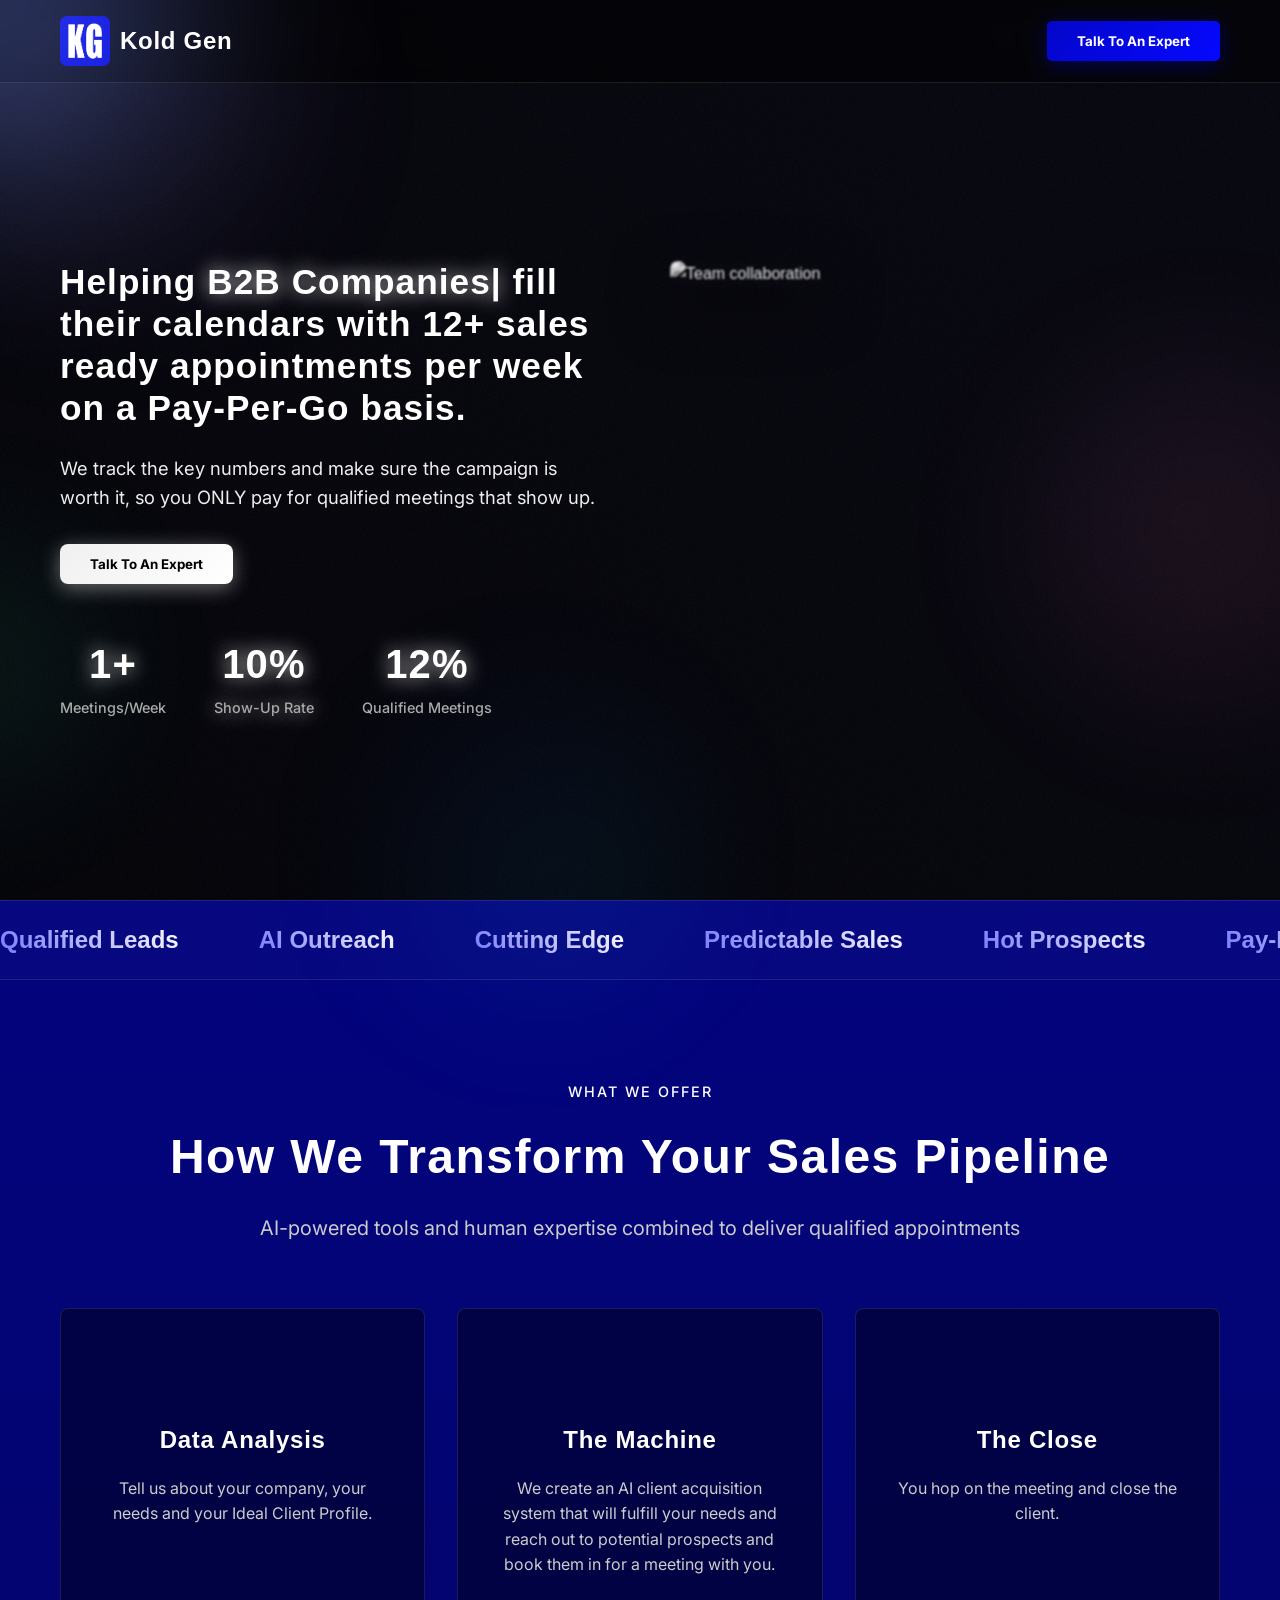
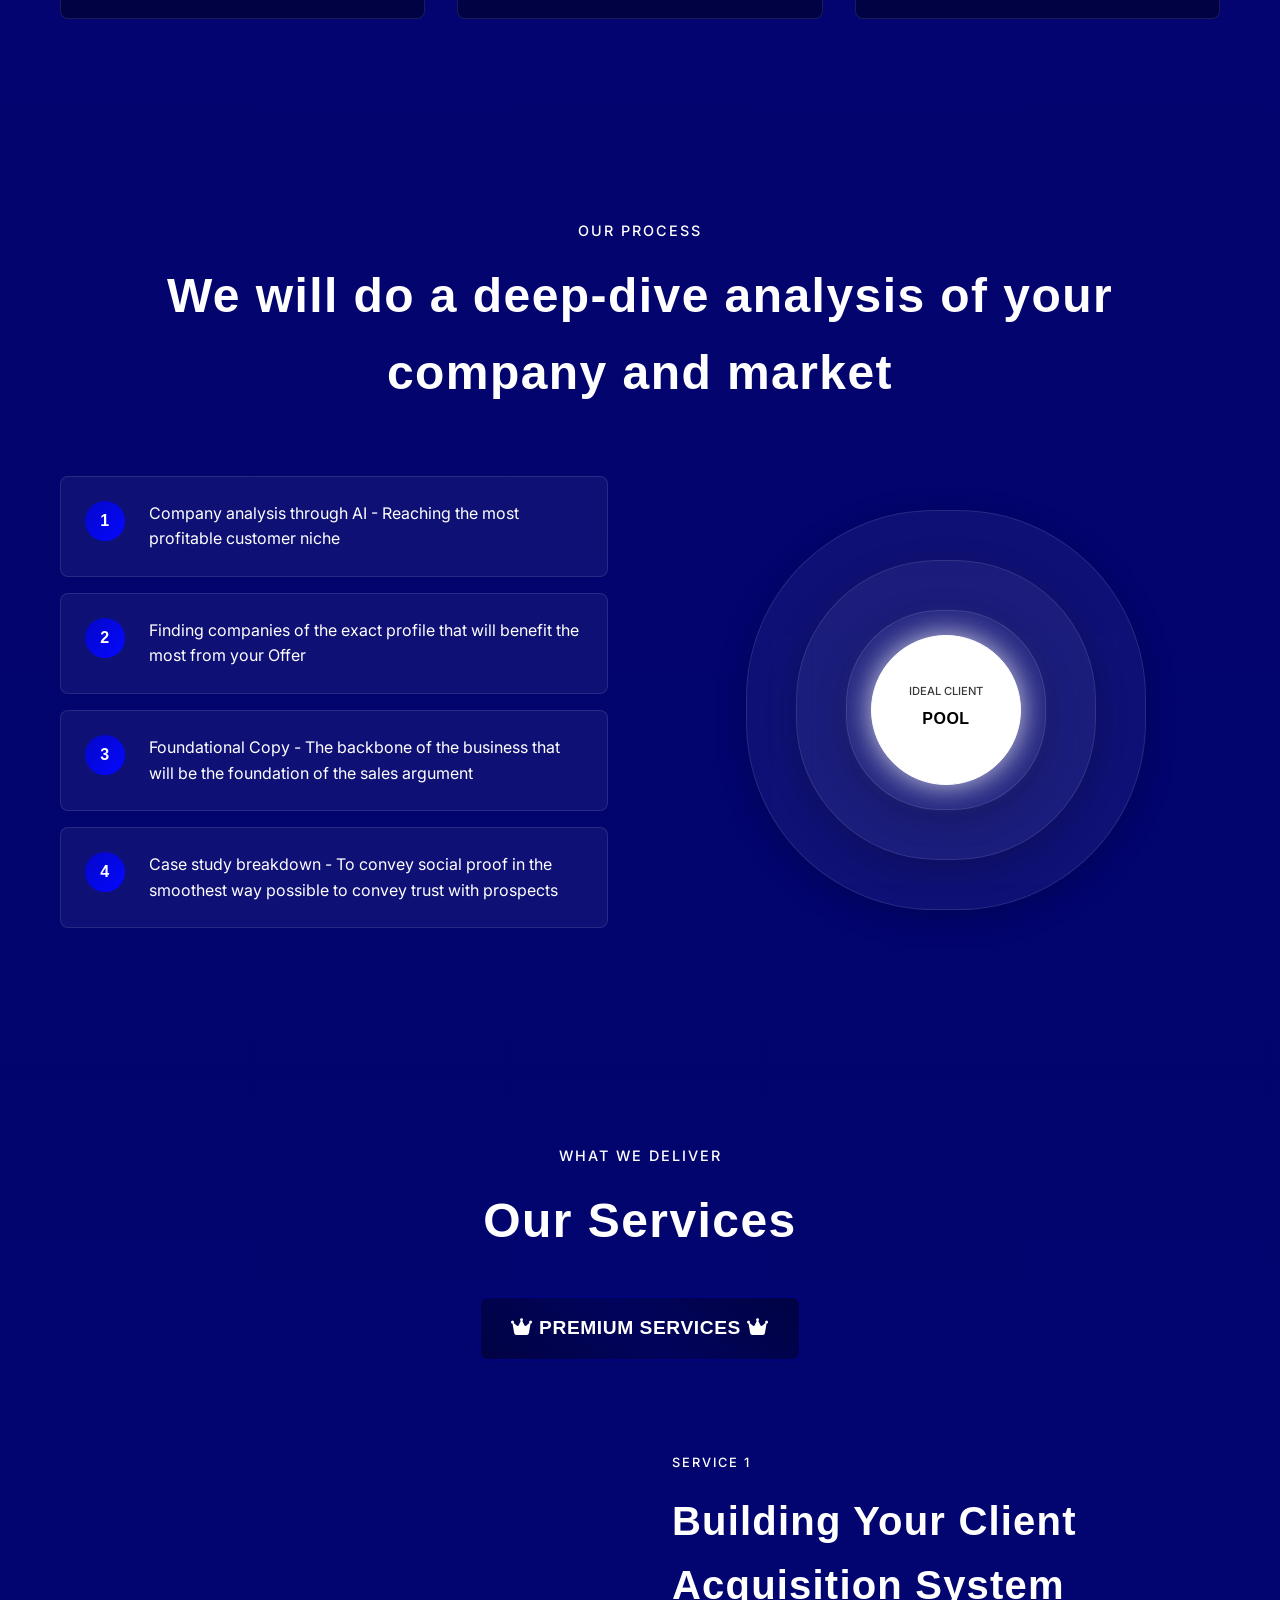
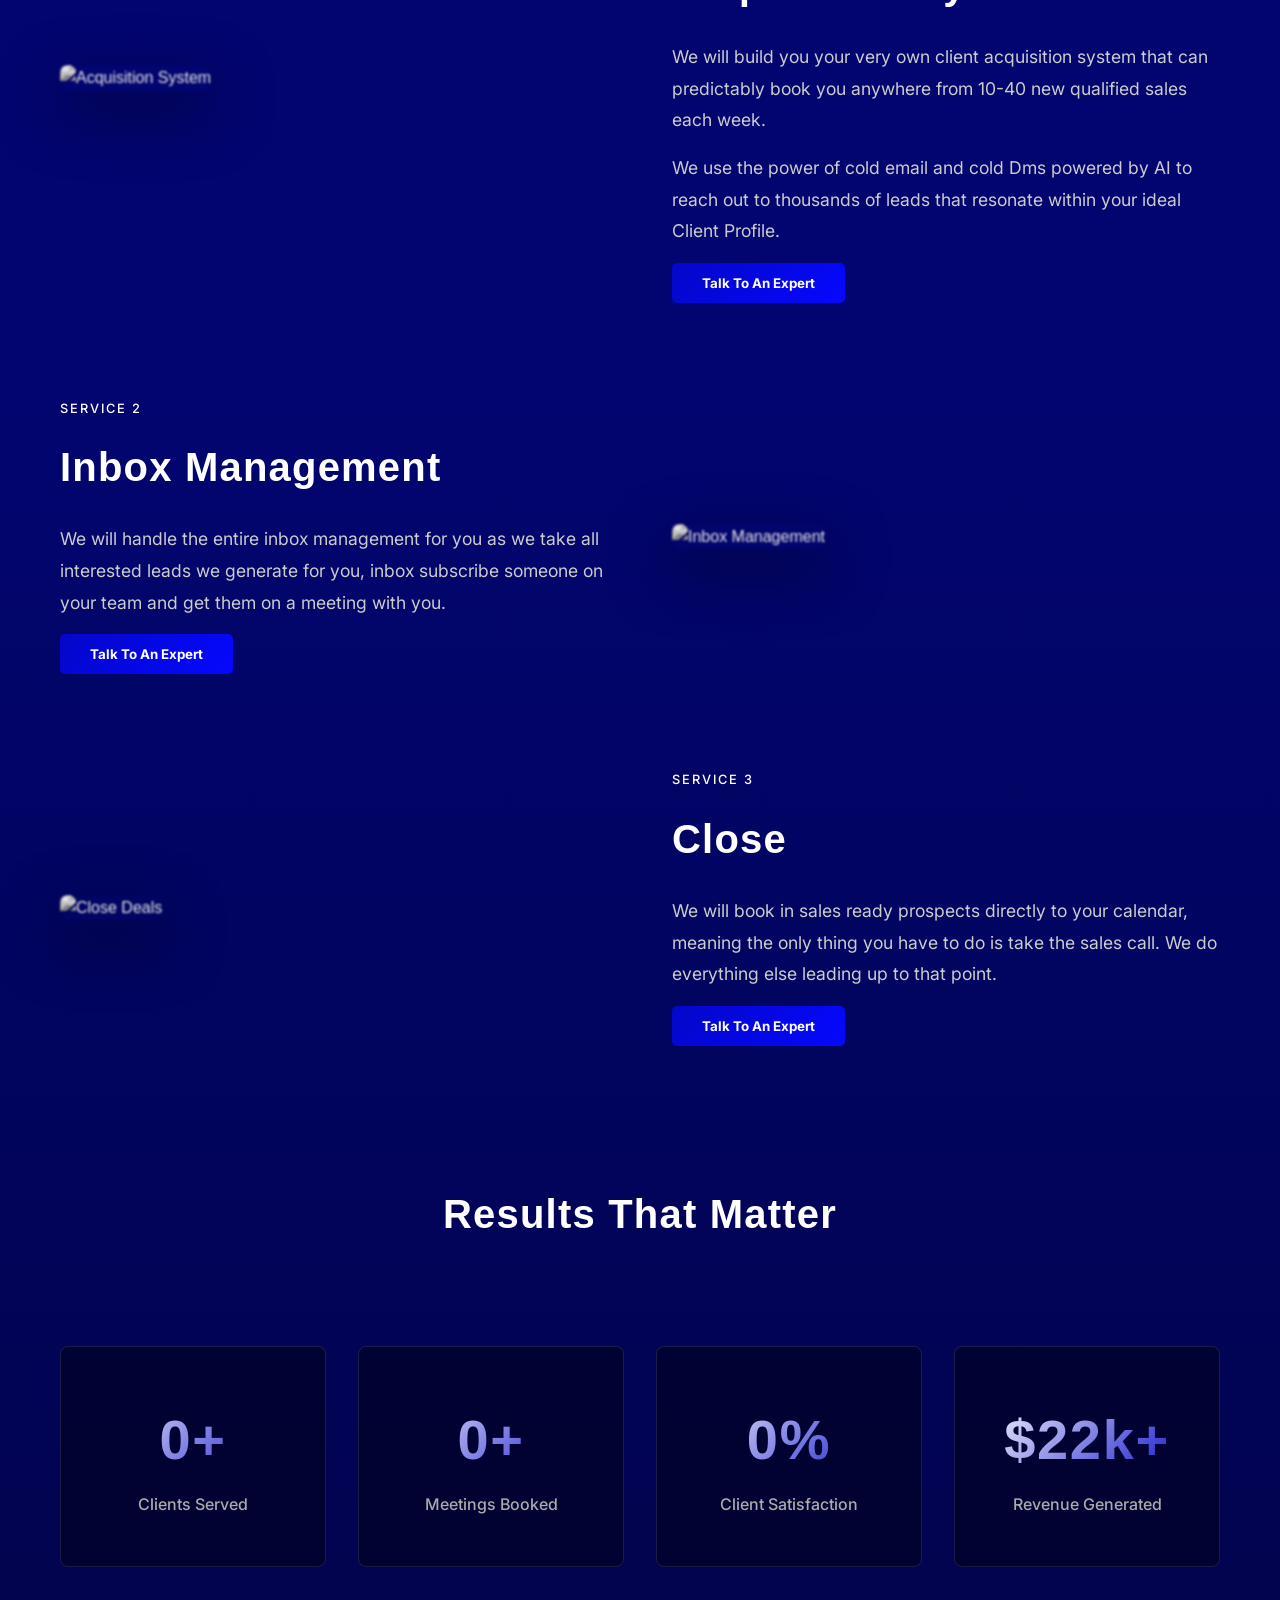
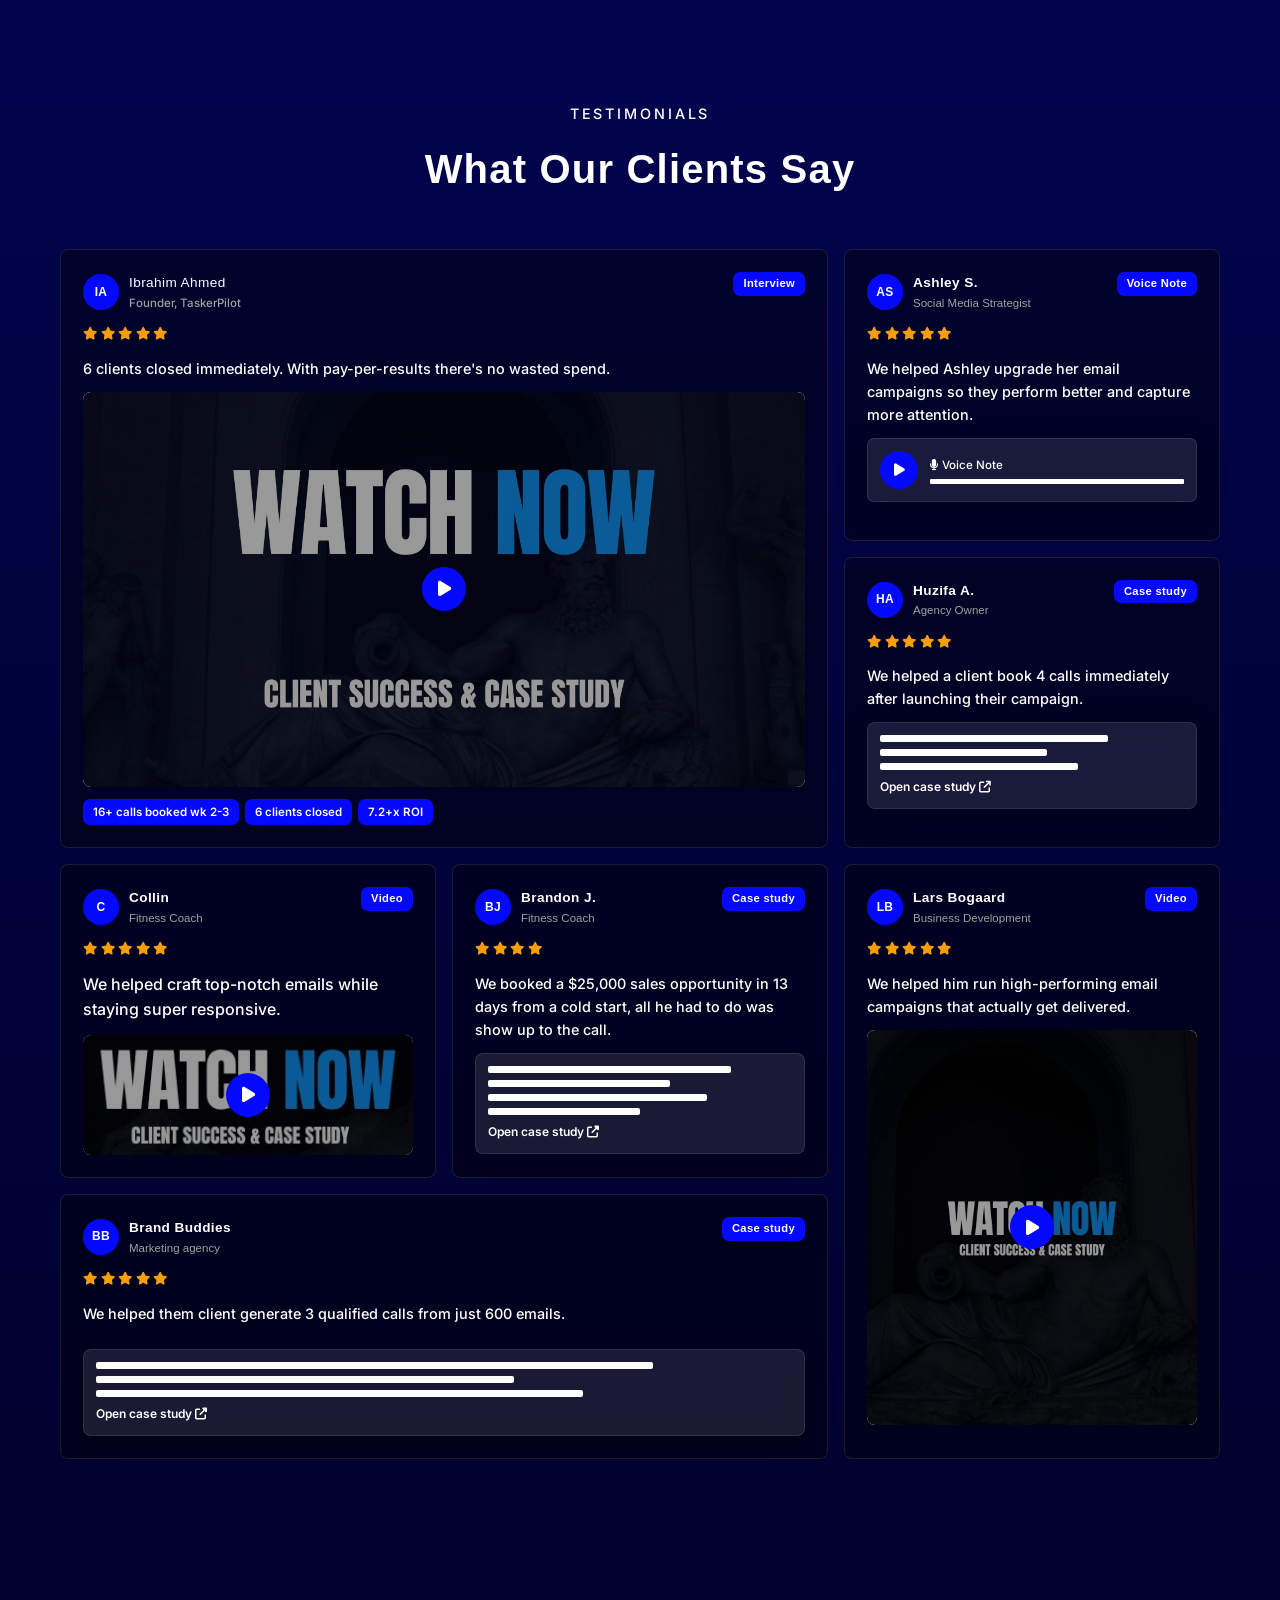
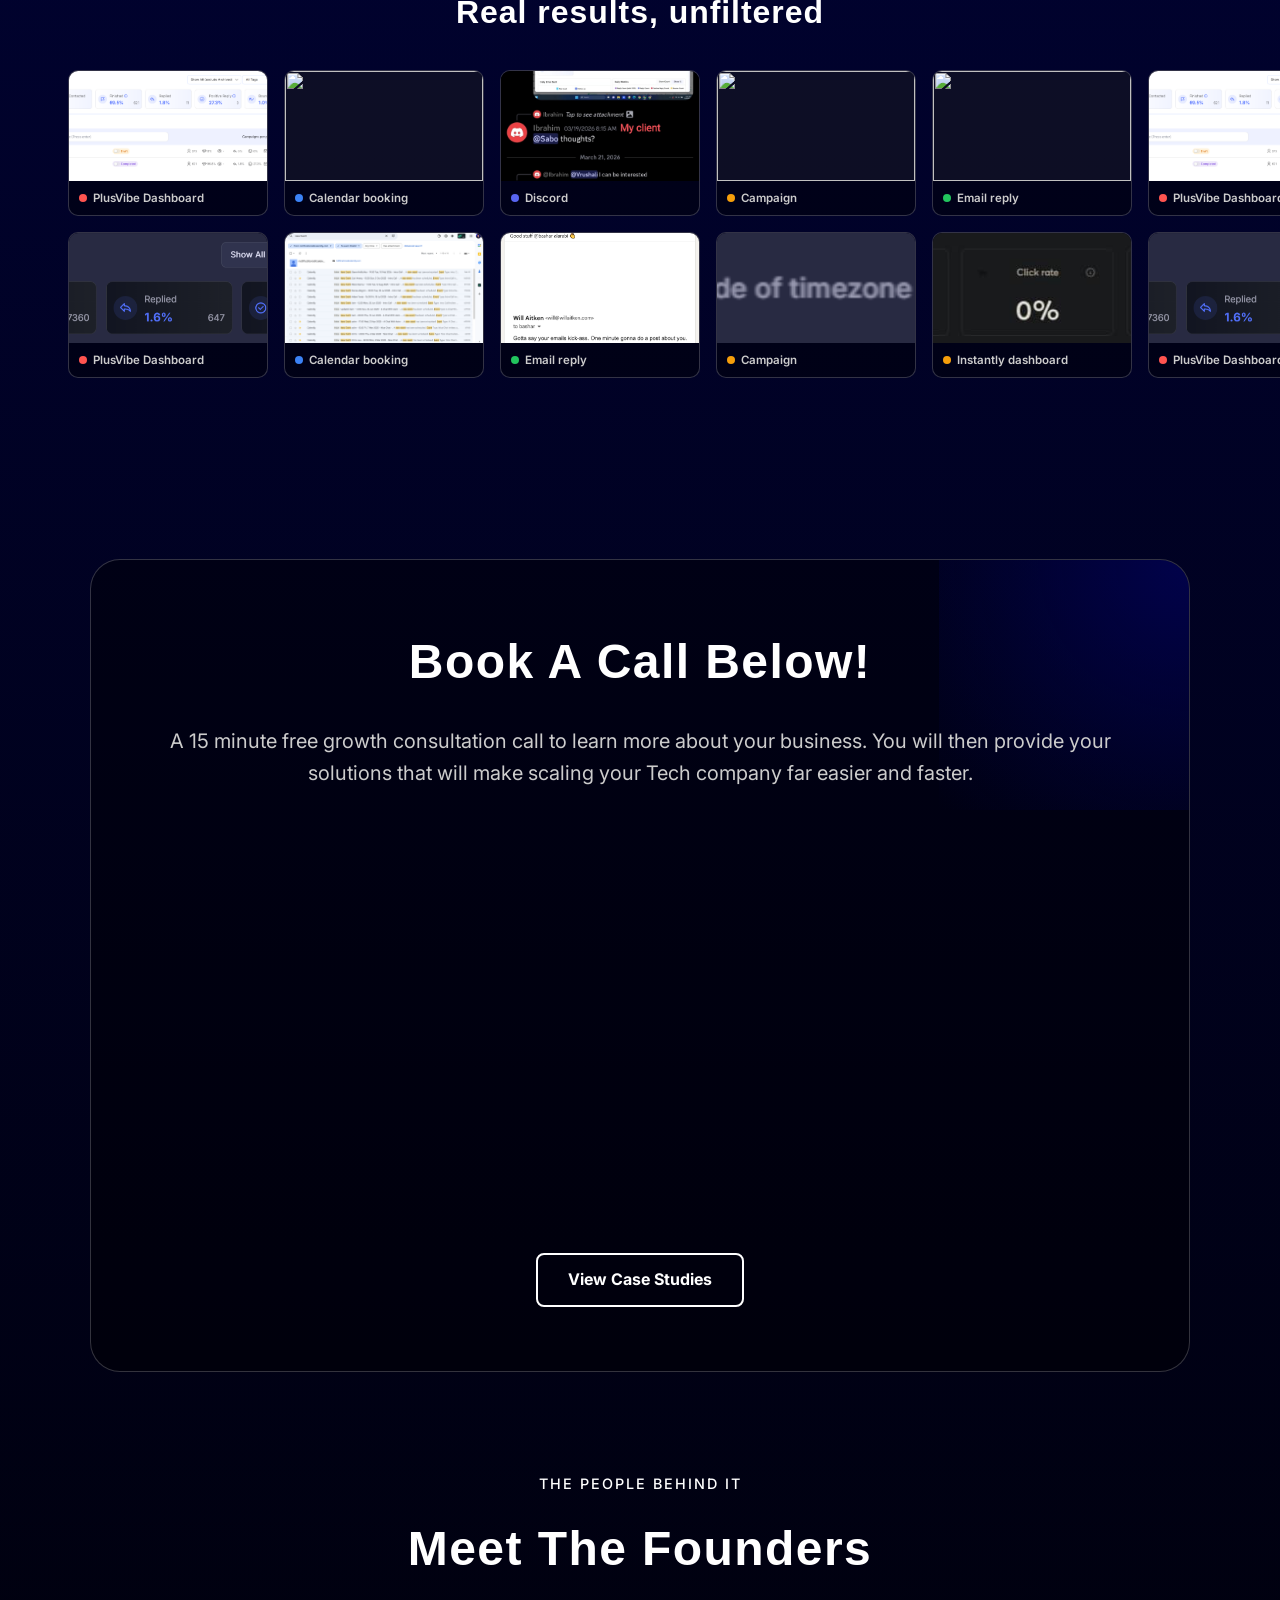
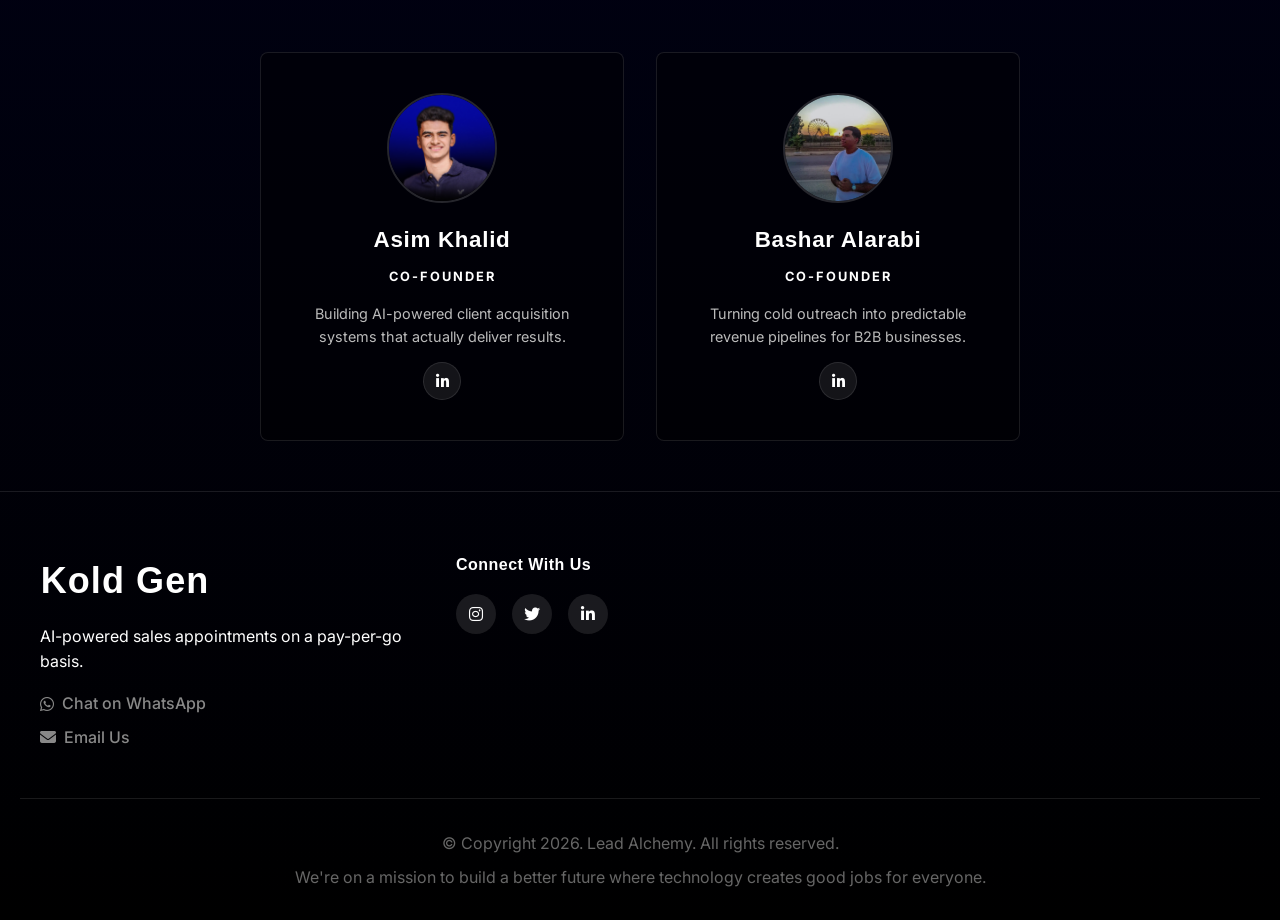
==== commit 0b2fae2c: "Update asim.html" ====
--- a/asim.html
+++ b/asim.html
@@ -57,7 +57,7 @@
               alt="Kold Gen"
             />
           </div>
-          <span class="head-logo clash-dis style="font-weight: 900">Kold <span class="clash-dis">Gen</span></span>
+          <span class="head-logo clash-dis" style="font-weight: 900;">Kold <span class="clash-dis">Gen</span></span>
         </div>
       <a href="#bookCall">
         <button class="head-btn cta-btn inter-txt-btn btn-white-effect ripple-effect ">Talk To An Expert</button>
@@ -759,4 +759,4 @@
       </a>
     </div>
   </body>  
-</html>+</html>
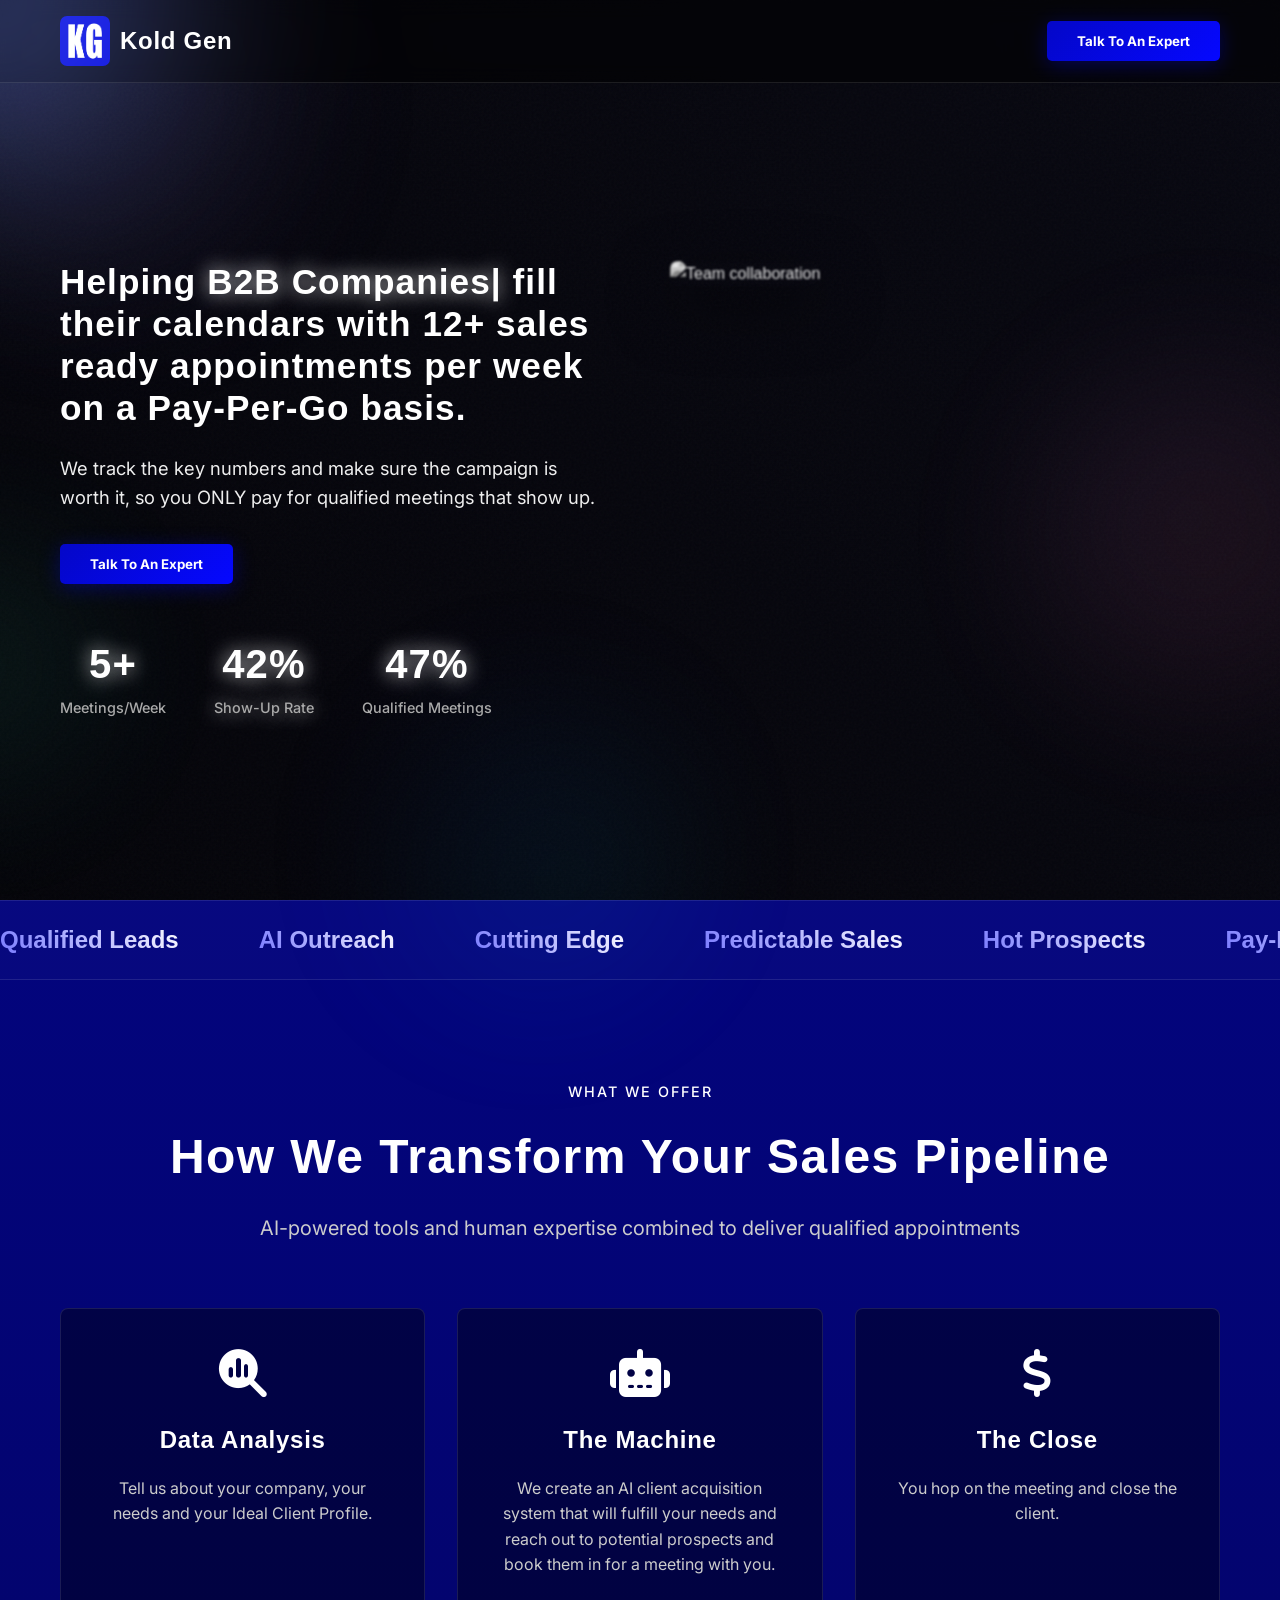
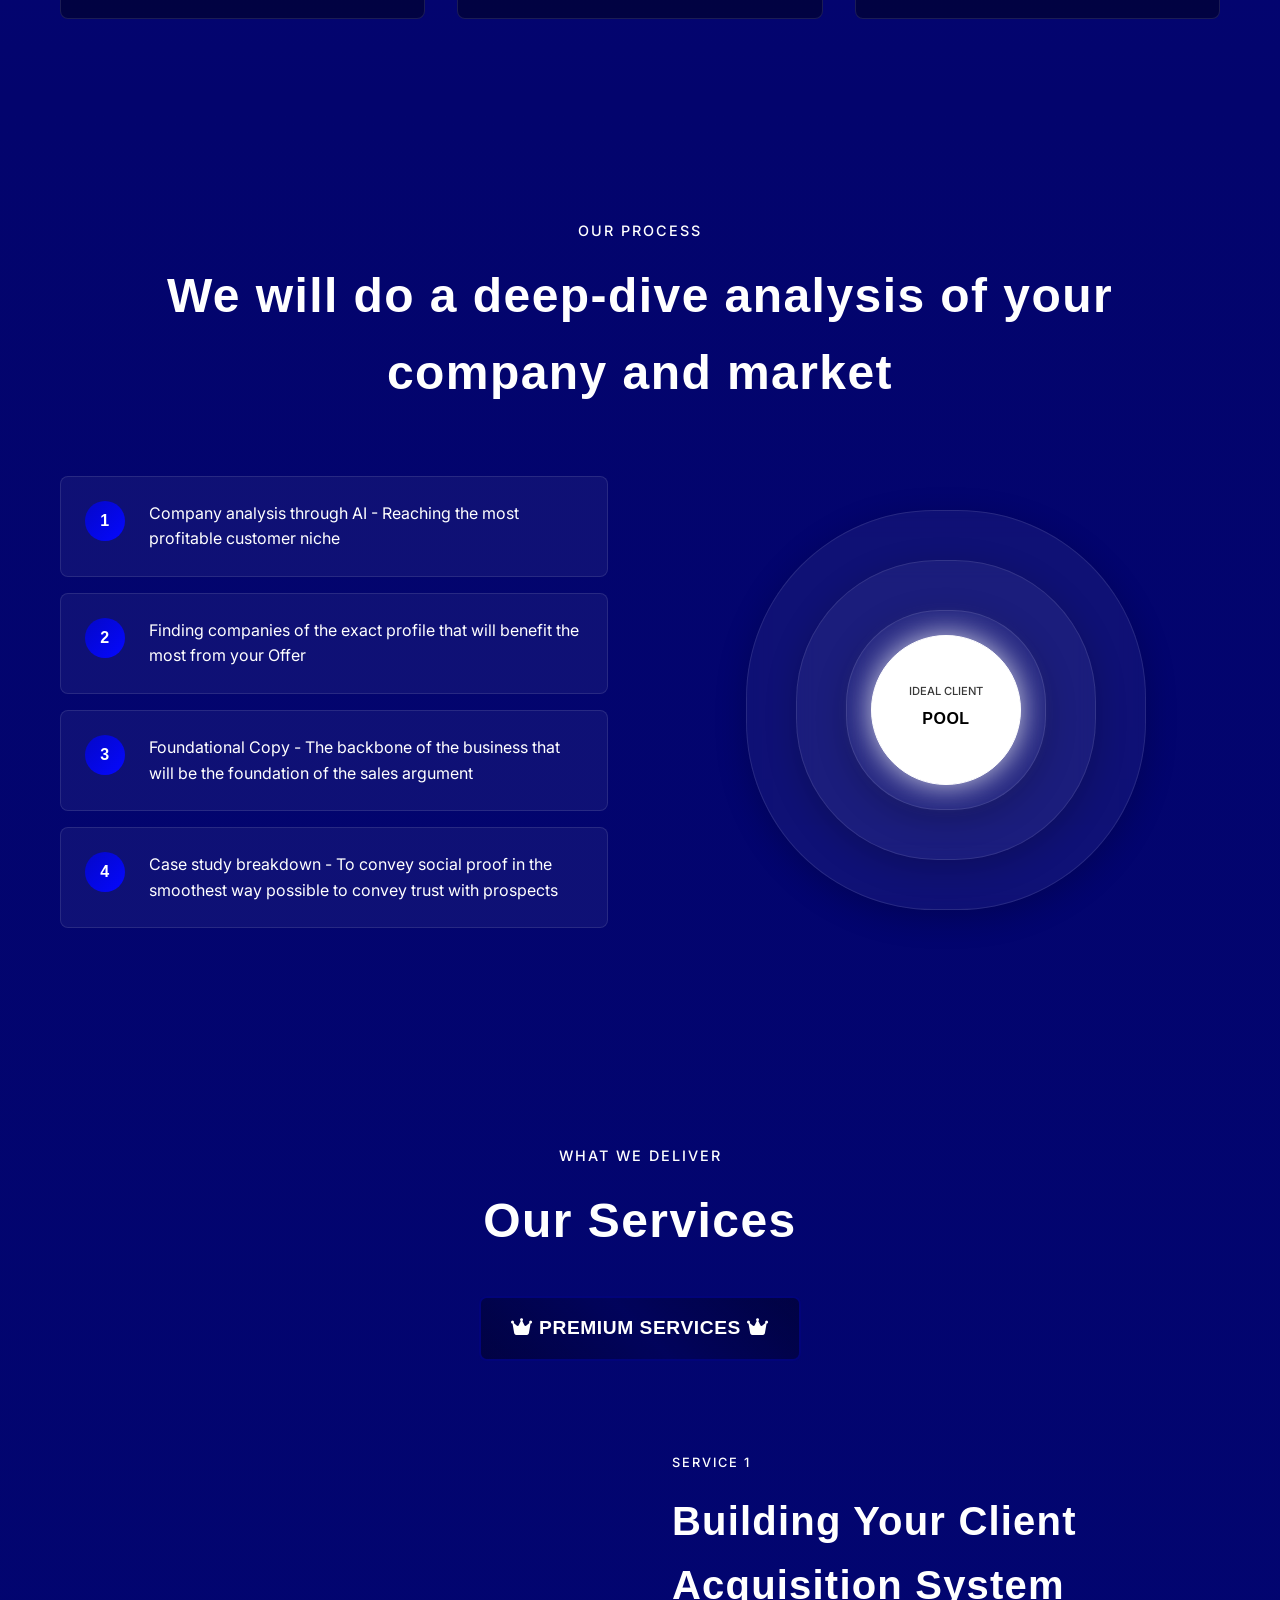
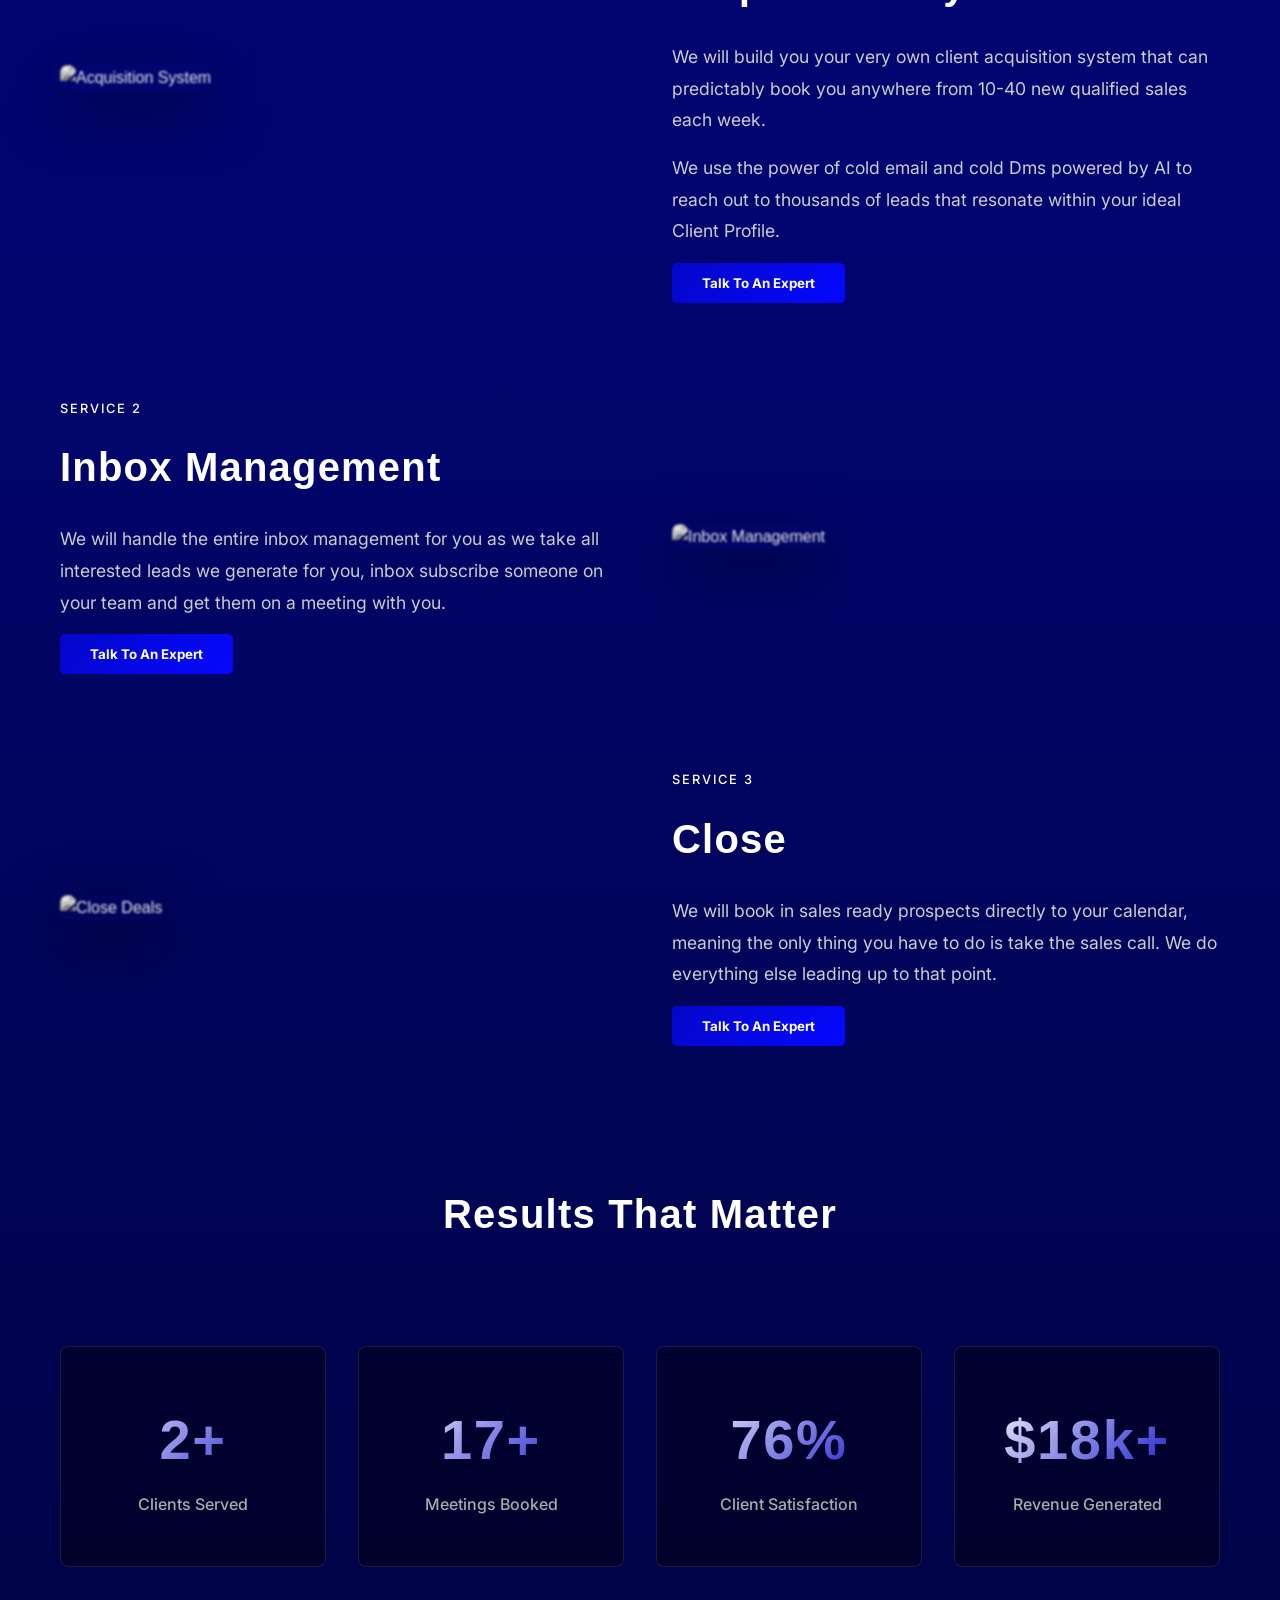
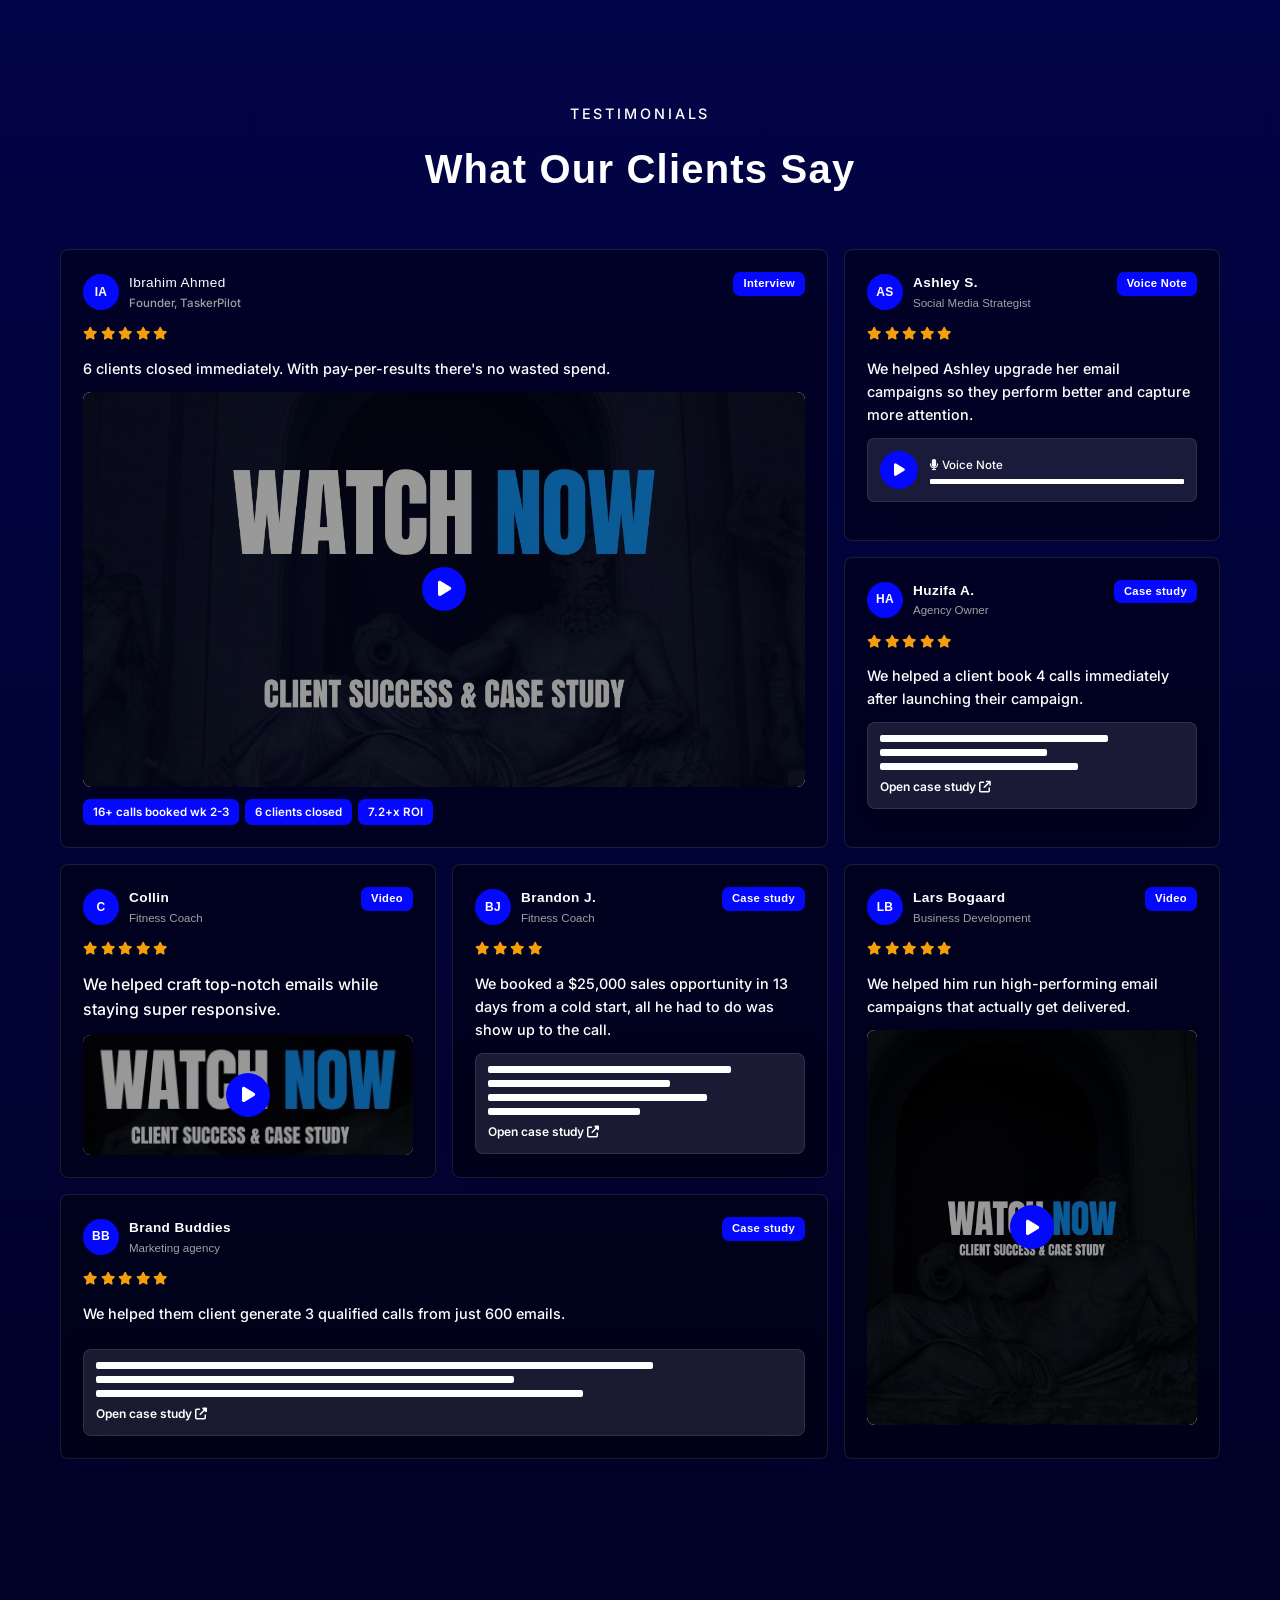
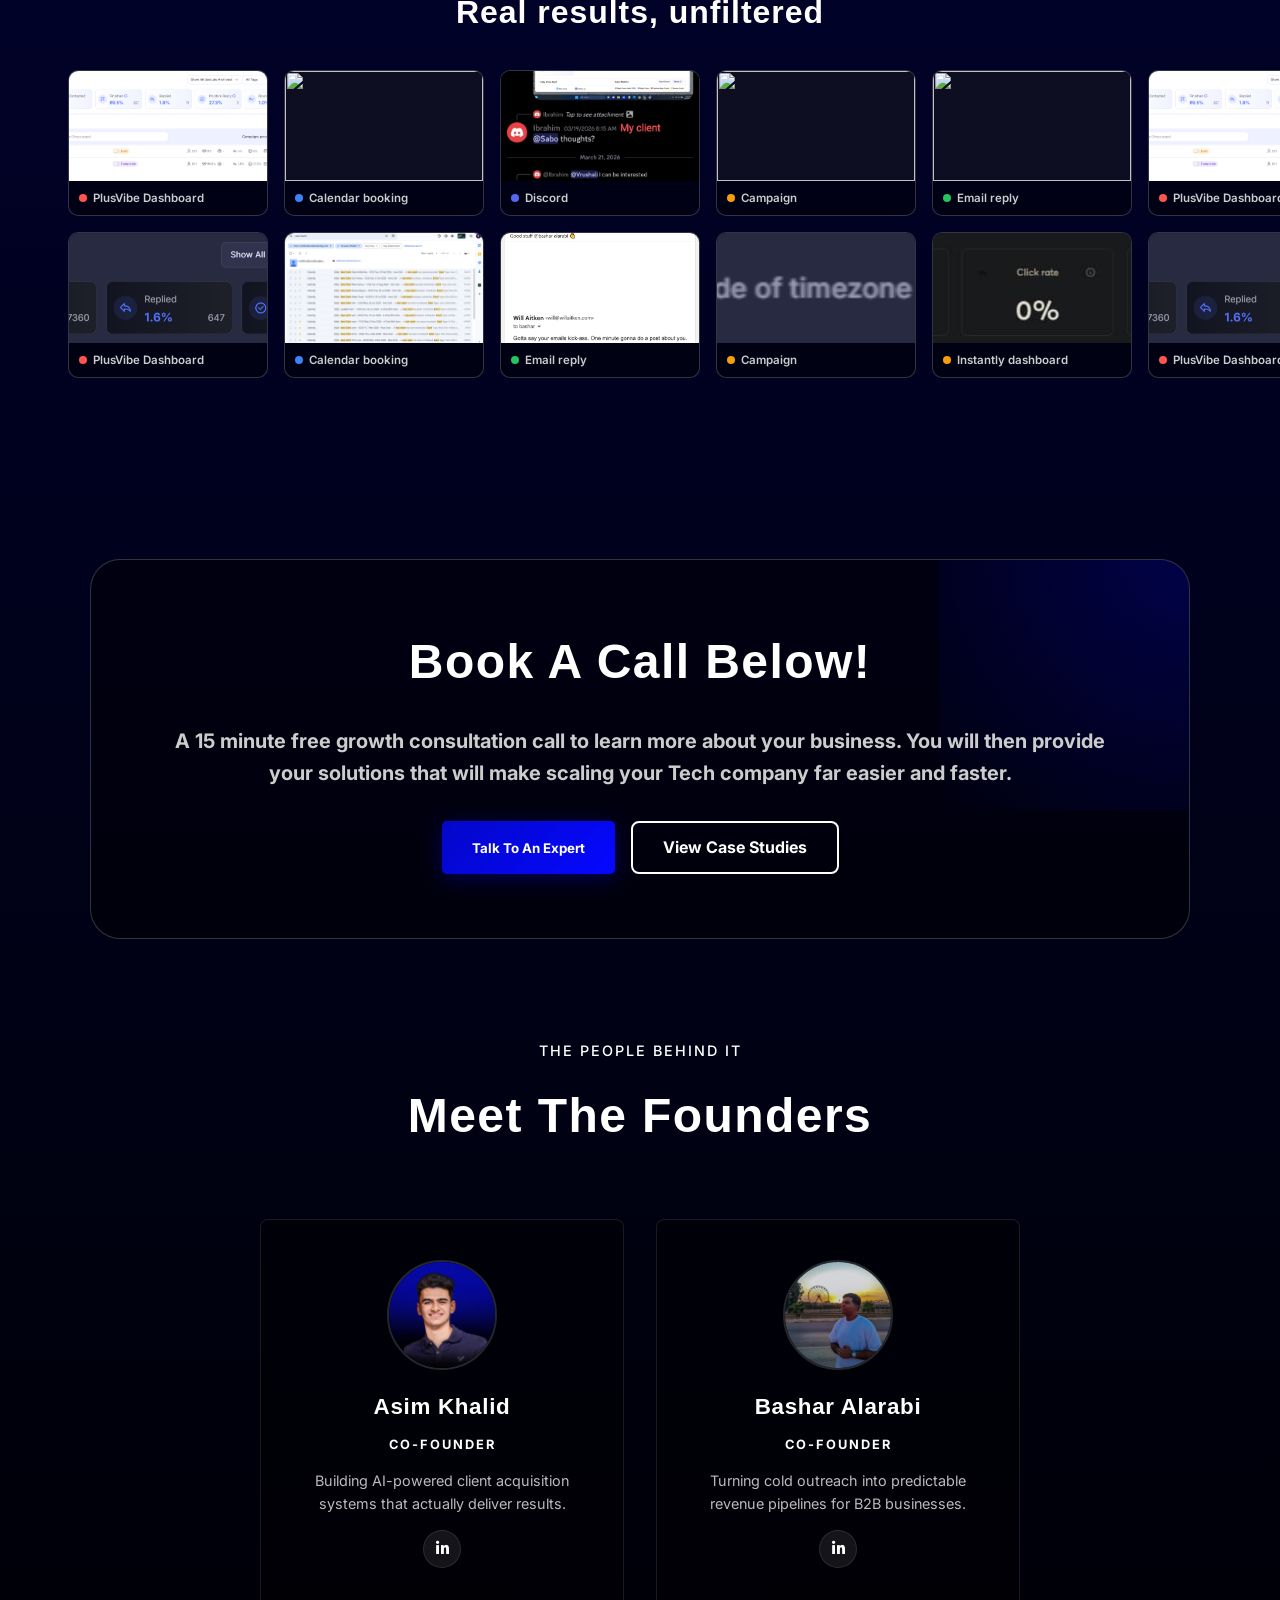
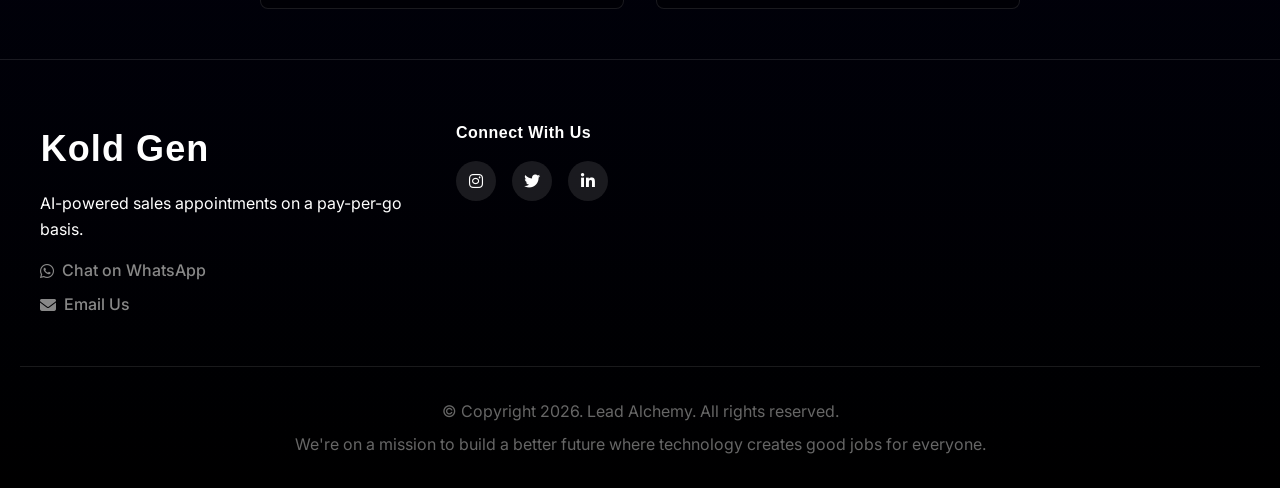
==== commit 1a3fe664: "Update asim.html" ====
--- a/asim.html
+++ b/asim.html
@@ -24,7 +24,7 @@
     </style> -->
 
     <!-- Cal element-click embed code begins -->
-    <script type="text/javascript">
+    <!-- <script type="text/javascript">
       (function (C, A, L) { let p = function (a, ar) { a.q.push(ar); }; let d = C.document; C.Cal = C.Cal || function () { let cal = C.Cal; let ar = arguments; if (!cal.loaded) { cal.ns = {}; cal.q = cal.q || []; d.head.appendChild(d.createElement("script")).src = A; cal.loaded = true; } if (ar[0] === L) { const api = function () { p(api, arguments); }; const namespace = ar[1]; api.q = api.q || []; if(typeof namespace === "string"){cal.ns[namespace] = cal.ns[namespace] || api;p(cal.ns[namespace], ar);p(cal, ["initNamespace", namespace]);} else p(cal, ar); return;} p(cal, ar); }; })(window, "https://app.cal.com/embed/embed.js", "init");
     Cal("init", "15min", {origin:"https://app.cal.com"});
 
@@ -35,7 +35,7 @@
       // `data-cal-config='{"layout":"month_view","theme":"dark"}'`
 
       Cal.ns["15min"]("ui", {"theme":"dark","hideEventTypeDetails":false,"layout":"month_view"});
-      </script>
+      </script> -->
       <!-- Cal element-click embed code ends -->
   </head>
   <body>
@@ -59,9 +59,7 @@
           </div>
           <span class="head-logo clash-dis" style="font-weight: 900;">Kold <span class="clash-dis">Gen</span></span>
         </div>
-      <a href="#bookCall">
-        <button class="head-btn cta-btn inter-txt-btn btn-white-effect ripple-effect ">Talk To An Expert</button>
-        </a>
+        <button class="ctaBtn head-btn cta-btn inter-txt-btn btn-white-effect ripple-effect ">Talk To An Expert</button>
       </div>
     </header>
 
@@ -85,10 +83,7 @@
               so you ONLY pay for qualified meetings that show up.
             </p>
             <div class="hero-buttons">
-              <a href="#bookCall">
-              <button 
-              class="gbtn inter-txt-btn ripple-effect">Talk To An Expert</button>
-              </a>
+              <button class="ctaBtn head-btn cta-btn inter-txt-btn btn-white-effect ripple-effect ">Talk To An Expert</button>
             </div>
             <div class="hero-stats">
               <div class="stat">
@@ -268,10 +263,7 @@
               out to thousands of leads that resonate within your ideal Client
               Profile.
             </p>
-            <a href="#bookCall">
-            <button 
-            class="inter-txt-btn btn-white-effect ripple-effect">Talk To An Expert</button>
-            </a>
+            <button class="ctaBtn inter-txt-btn btn-white-effect ripple-effect">Talk To An Expert</button>
           </div>
           <div class="service-image desktop-only">
             <img
@@ -296,10 +288,7 @@
               interested leads we generate for you, inbox subscribe someone on
               your team and get them on a meeting with you.
             </p>
-            <a href="#bookCall">
-            <button 
-            class="btn-white-effect inter-txt-btn ripple-effect">Talk To An Expert</button>
-            </a>
+            <button class="ctaBtn btn-white-effect inter-txt-btn ripple-effect">Talk To An Expert</button>
           </div>
           <div class="service-image desktop-only">
             <img
@@ -324,10 +313,7 @@
               meaning the only thing you have to do is take the sales call. We
               do everything else leading up to that point.
             </p>
-            <a href="#bookCall">
-            <button 
-            class="btn-white-effect inter-txt-btn ripple-effect">Talk To An Expert</button>
-            </a>
+            <button class="ctaBtn btn-white-effect inter-txt-btn ripple-effect">Talk To An Expert</button>
           </div>
           <div class="service-image desktop-only">
             <img
@@ -552,7 +538,6 @@
         </a>
       </div>
     </div>
-    
 
     <!-- PROOF SECTION -->
 <div style="padding:40px 0;">
@@ -633,18 +618,13 @@
         <div class="cta-box">
           <h2 id="bookCall" class="clash-dis">Book A Call Below!</h2>
           <p class="inter-txt">
+          <b>
             A 15 minute free growth consultation call to learn more about your
             business. You will then provide your solutions that will make
             scaling your Tech company far easier and faster.
           </p>
-          <iframe 
-            src="https://www.leadalchemy.online/widget/booking/Sjs0T8C5vDyPWe8aaIhK" 
-            style="margin-bottom: 25px; z-index: 1000; width: 100%; height: 400px; border:none; overflow:hidden;" 
-            scrolling="no" 
-            id="PuKMsd8lRnGONjZBtGO8_1774890193445">
-          </iframe>
-          <script src="https://www.leadalchemy.online/js/form_embed.js" type="text/javascript"></script>
           <div class="cta-buttons">
+            <button class="ctaBtn cta-btn inter-txt-btn slide-up-y btn-white-effect ripple-effect">Talk To An Expert</button>
             <a href="https://drive.google.com/drive/folders/1IaaiNNxaFwO_X8sfsSQXDGh3UXRT_aCE?usp=sharing" class="btn-secondary inter-txt-btn slide-up-y ripple-effect">View Case Studies</a>
           </div>
         </div>
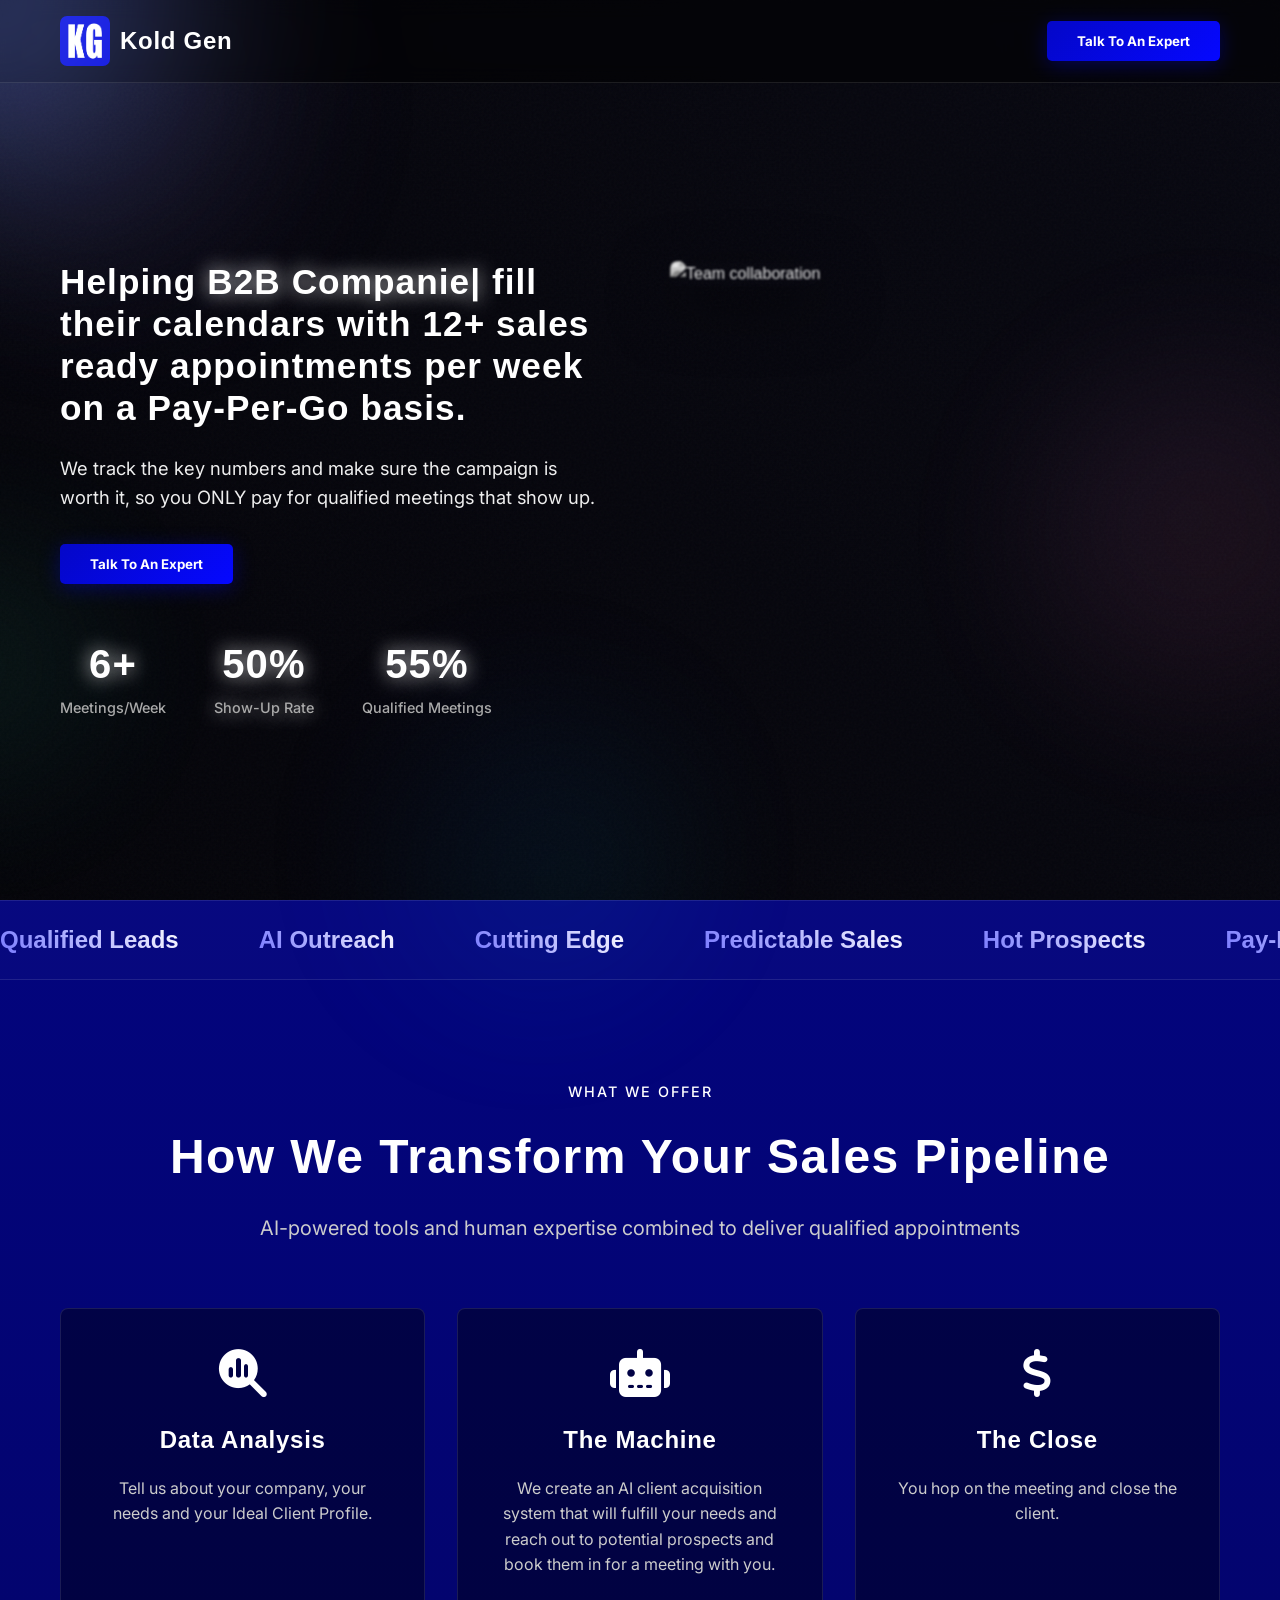
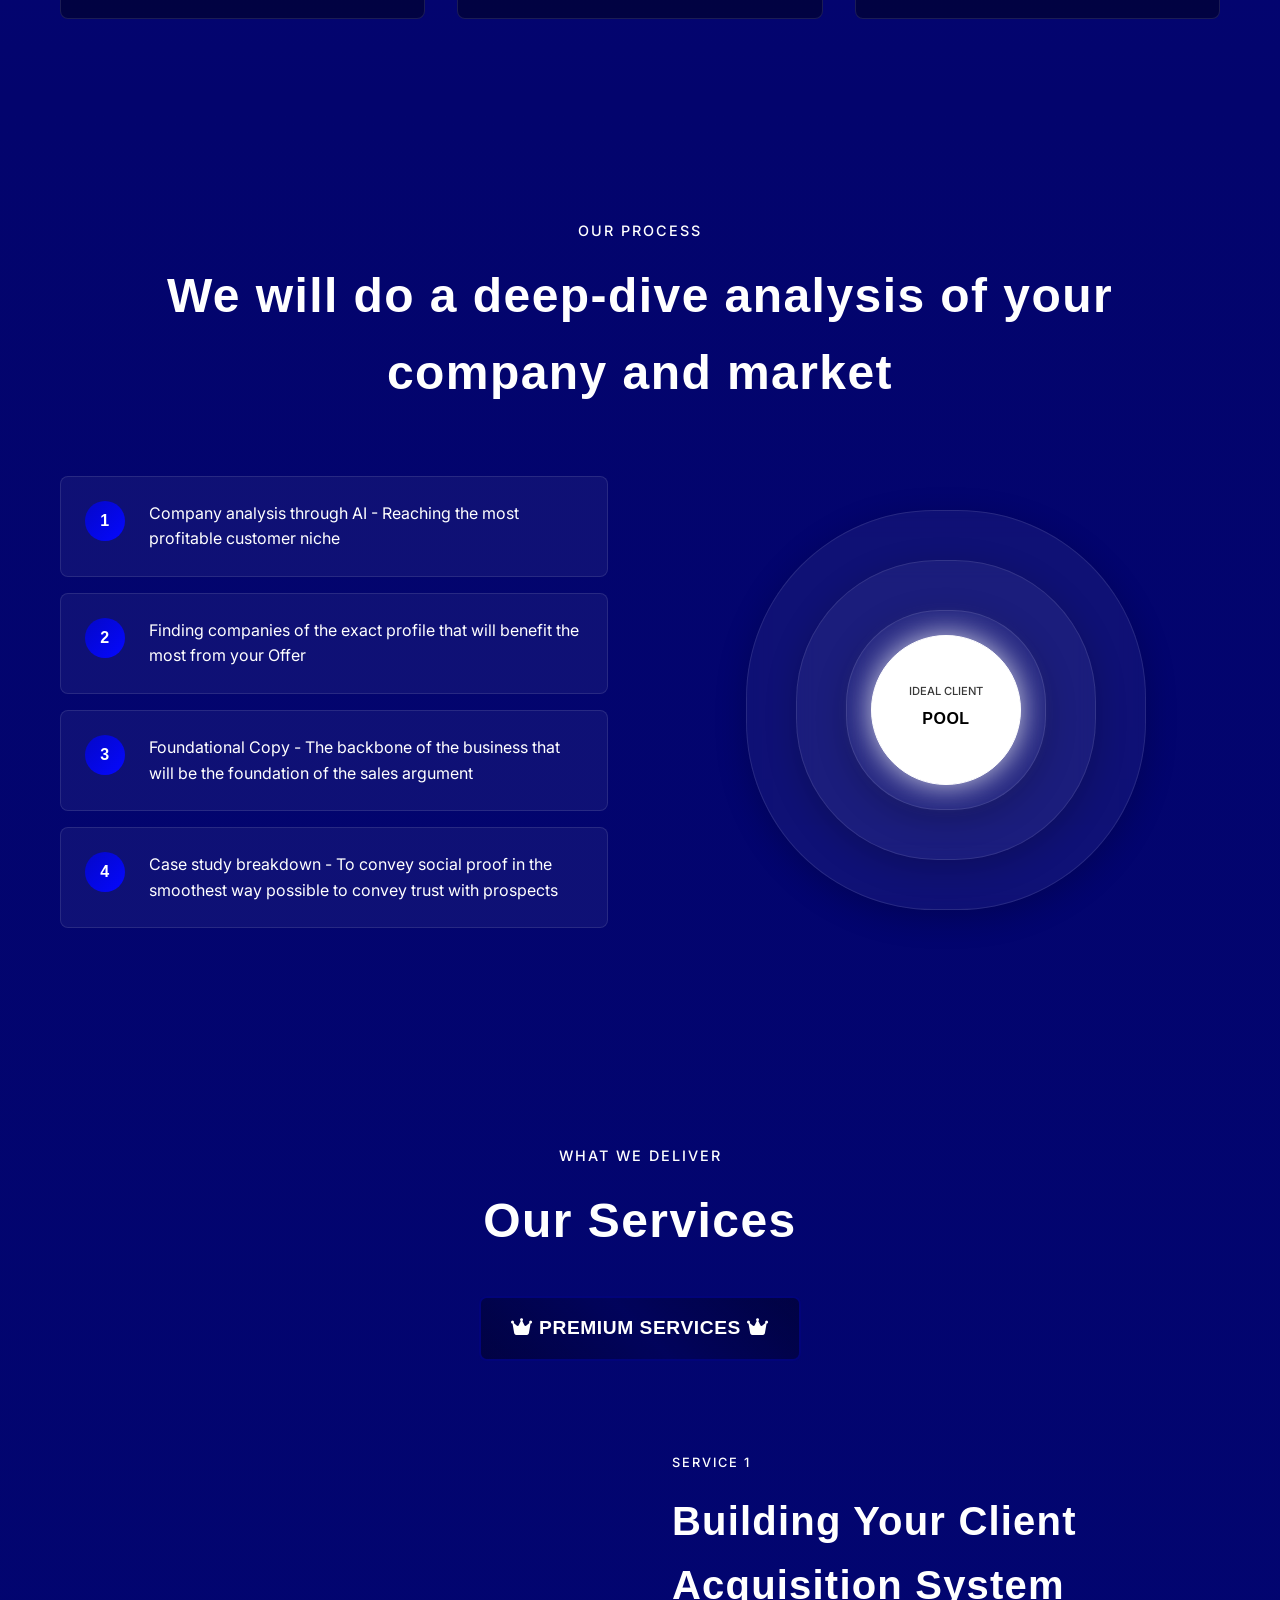
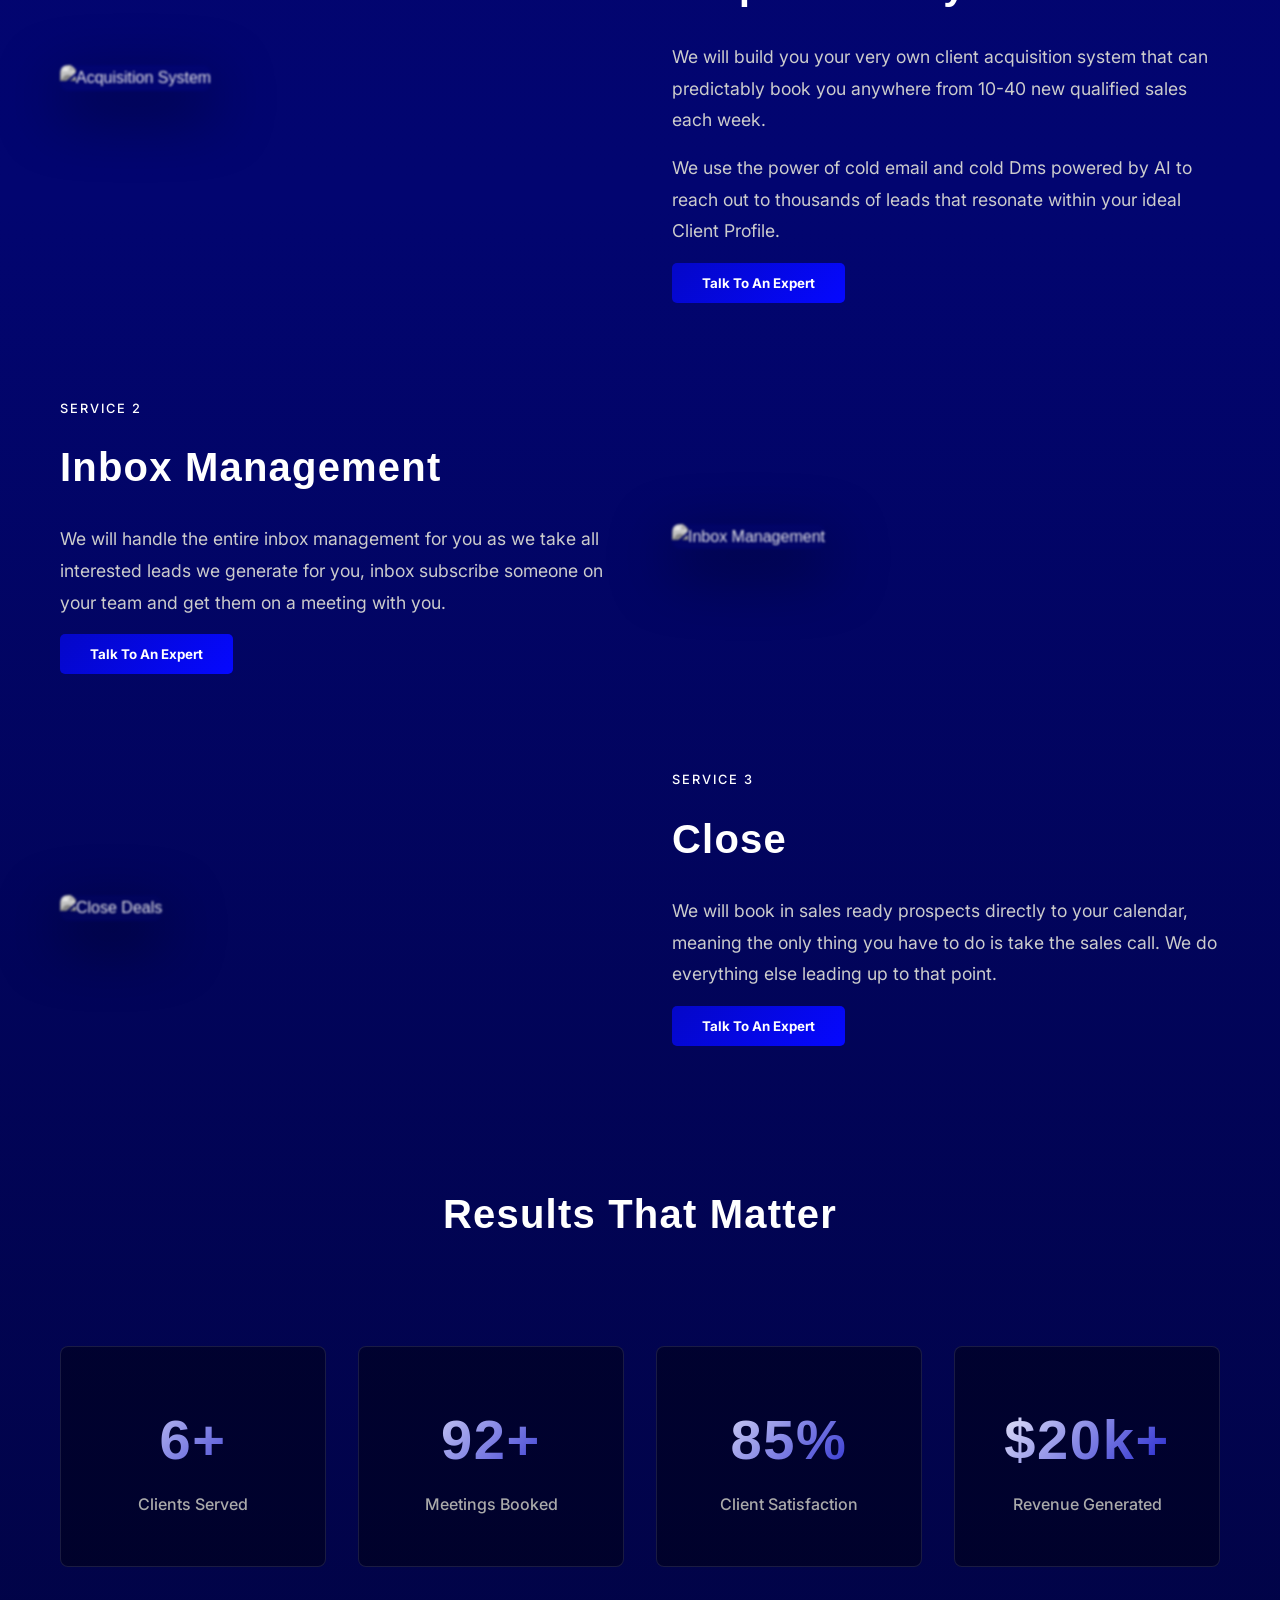
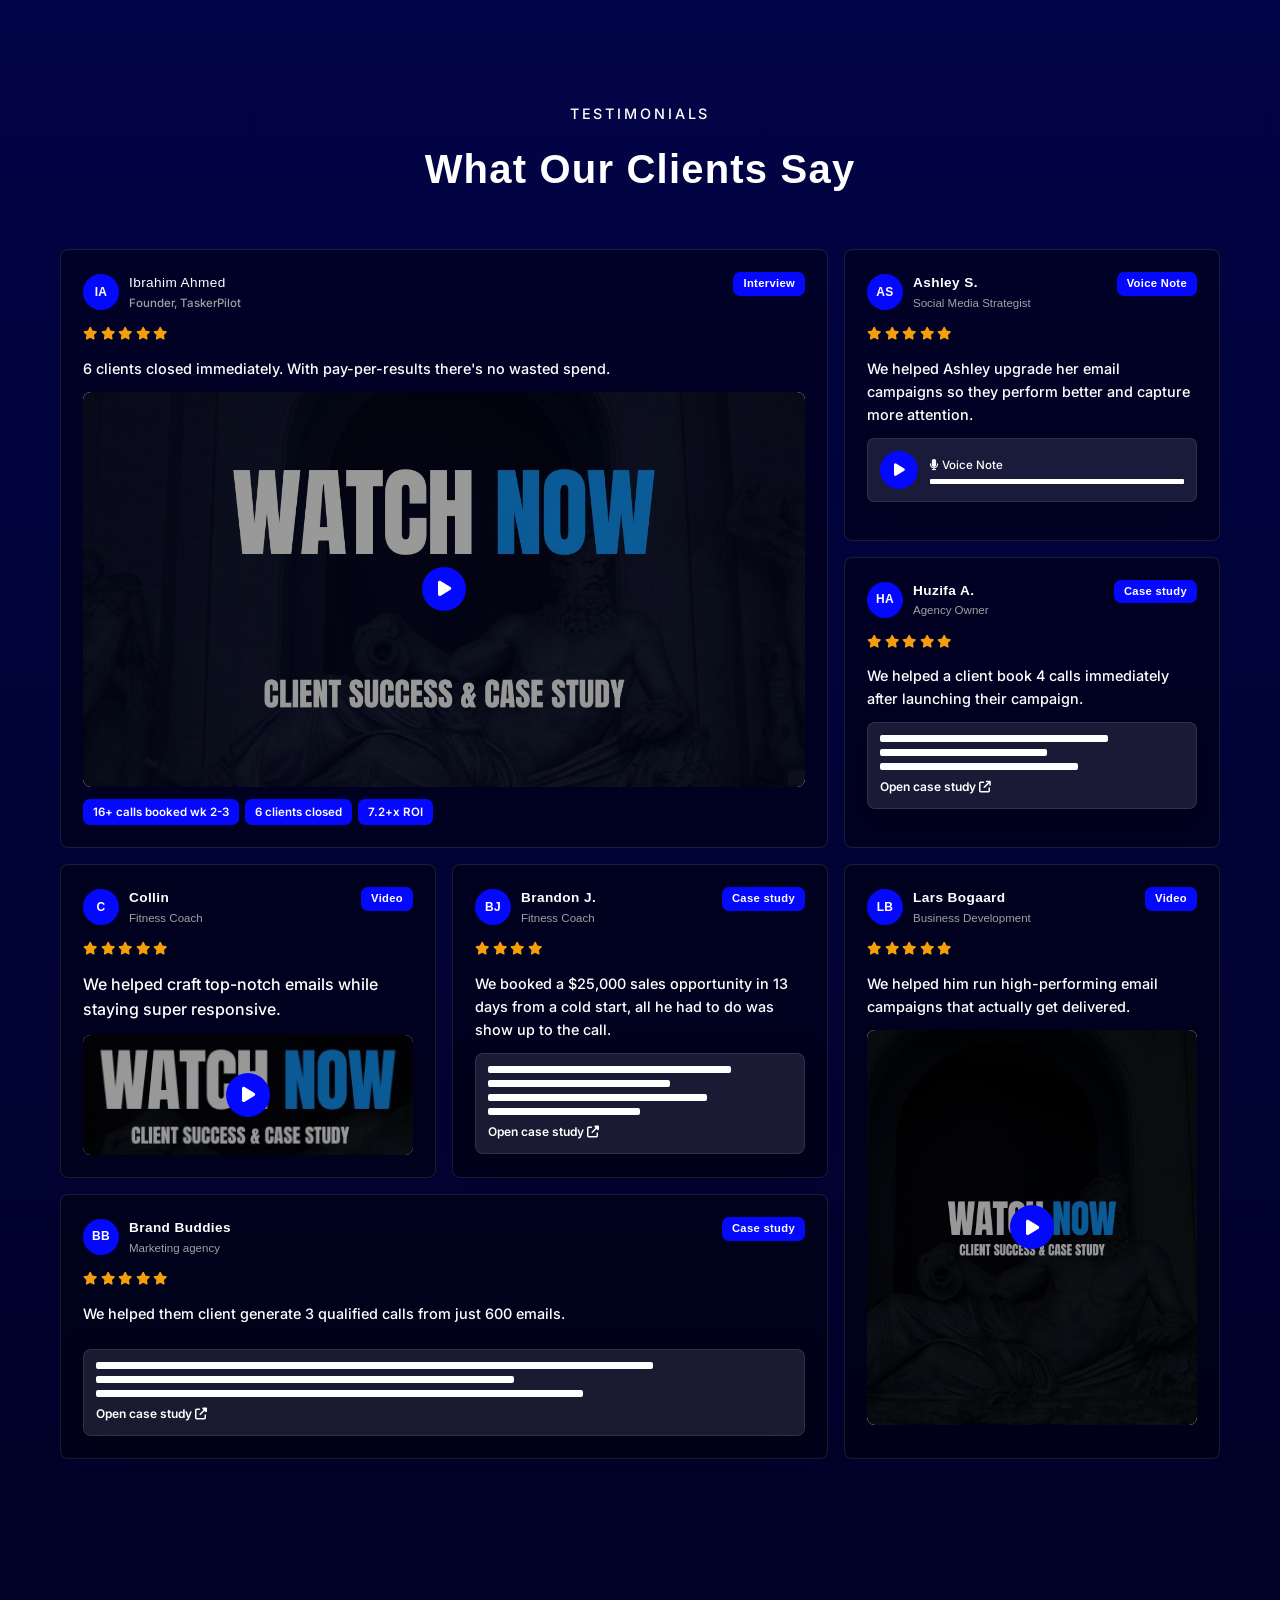
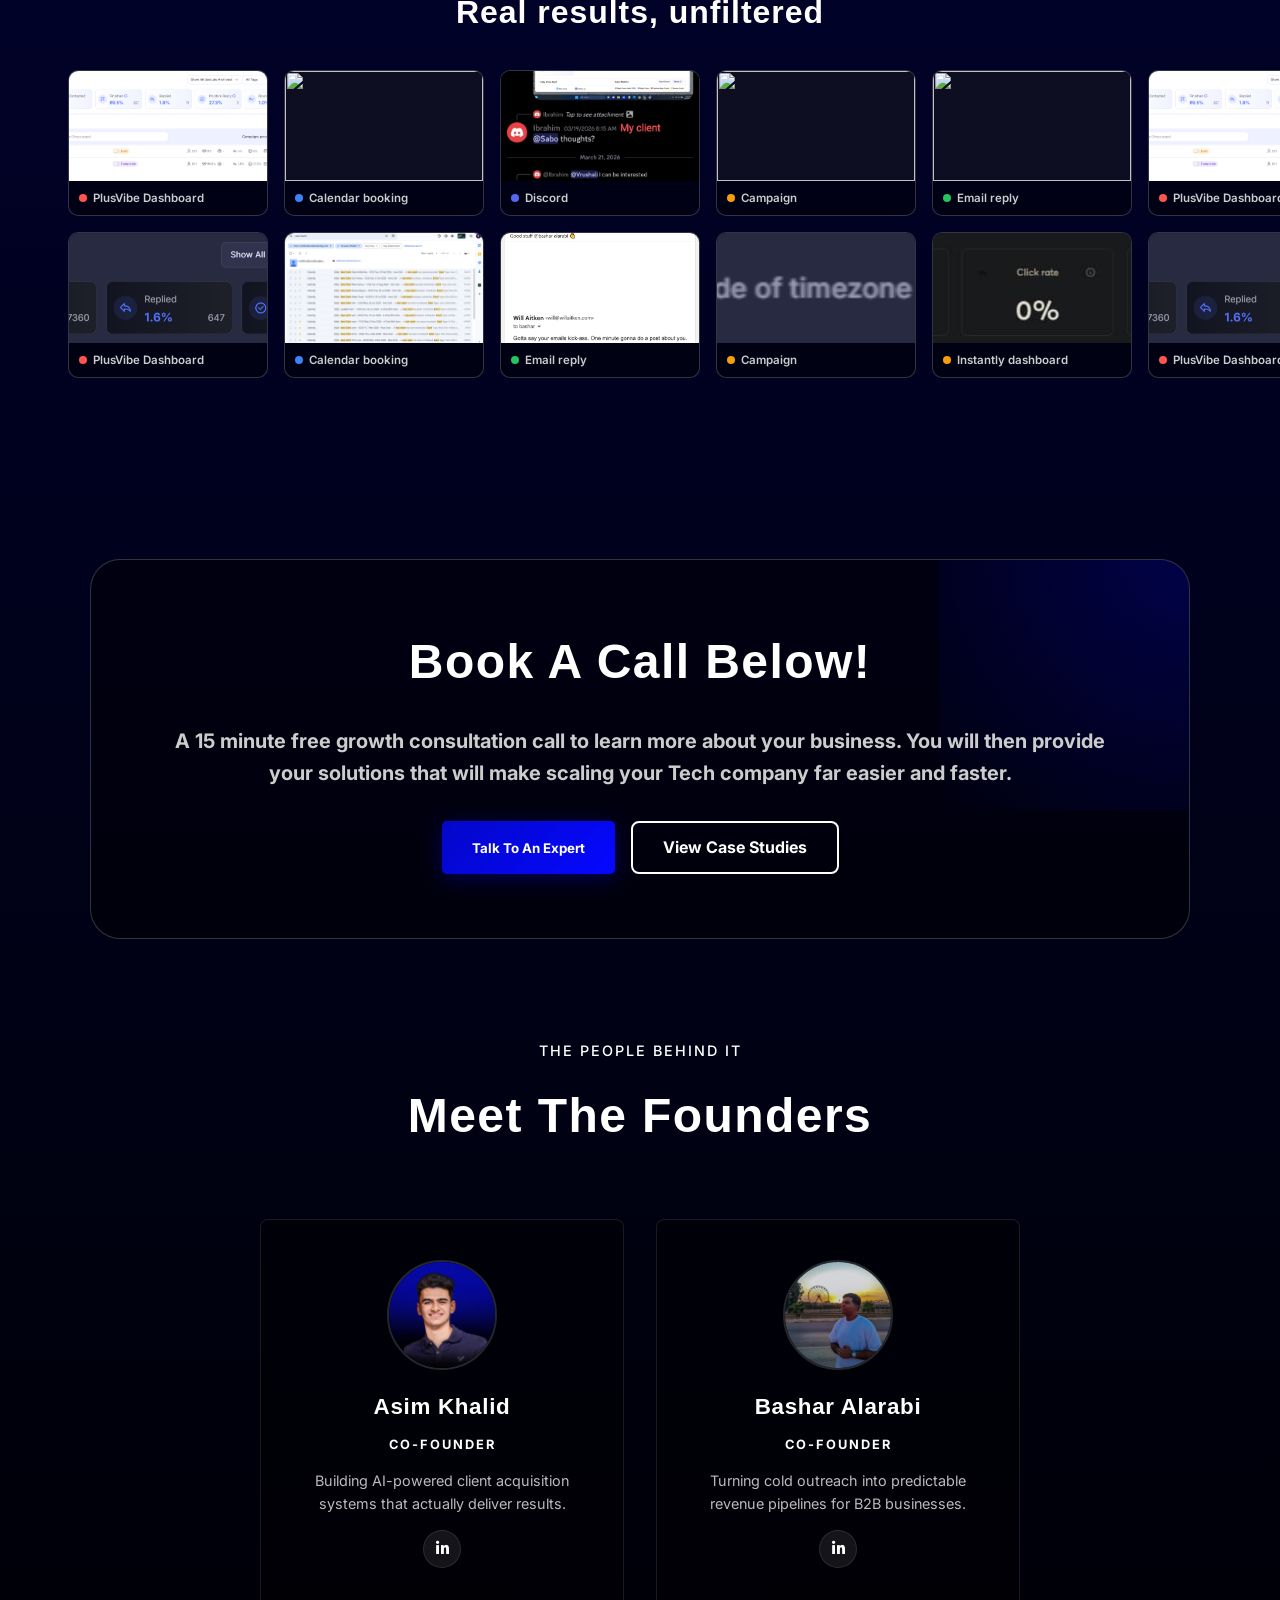
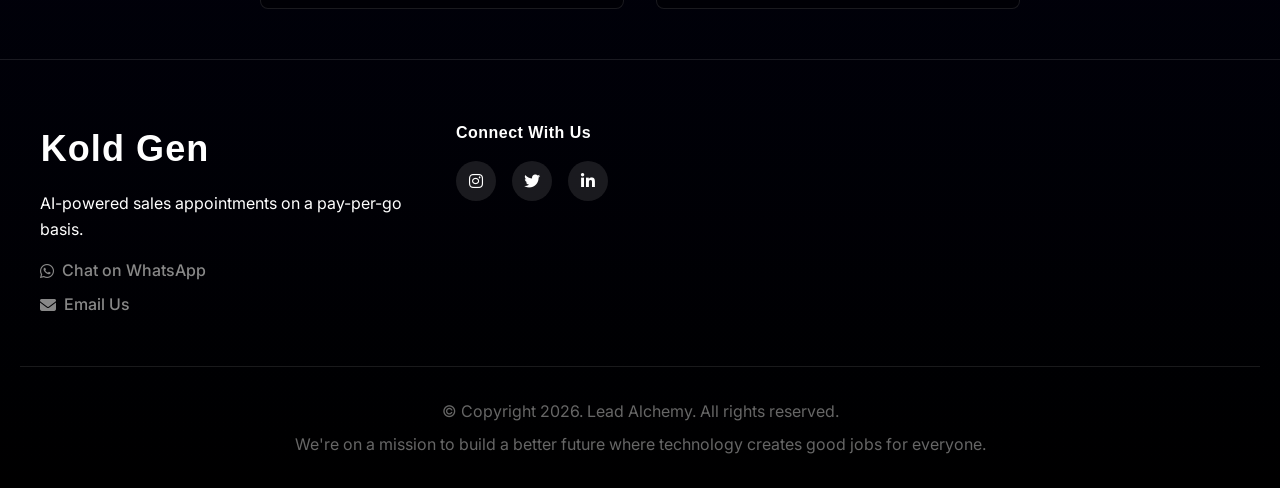
==== commit a4e6ff36: "Update asim.html New changes" ====
--- a/asim.html
+++ b/asim.html
@@ -330,11 +330,11 @@
         <h2 class="clash-dis">Results That Matter</h2>
         <div class="stats-grid">
           <div class="stat-card stat">
-            <div class="stat-card-number clash-dis" data-target="3">0+</div>
+            <div class="stat-card-number clash-dis" data-target="7">0+</div>
             <div class="stat-card-label inter-txt-sml">Clients Served</div>
           </div>
           <div class="stat-card stat">
-            <div class="stat-card-number clash-dis" data-target="21">0+</div>
+            <div class="stat-card-number clash-dis" data-target="100">0+</div>
             <div class="stat-card-label inter-txt-sml">Meetings Booked</div>
           </div>
           <div class="stat-card stat">
--- a/master.css
+++ b/master.css
@@ -873,9 +873,21 @@
           margin-top: -10px;
         }
       }
-
       @media (max-width: 480px) {
-        .head-btn {
+        .service-content {
+          display: flex;
+          flex-direction: column;
+          align-items: center;
+        }
+        .service-content p,
+        .service-content h3 {
+          text-align: center;
+          max-width: 500px;
+        }
+      }
+
+      @media (max-width: 480px) {
+        header .head-btn {
           display: none;
         }
         .header-content {
@@ -1829,4 +1841,4 @@
   .team-grid {
     grid-template-columns: 1fr;
   }
-}+}
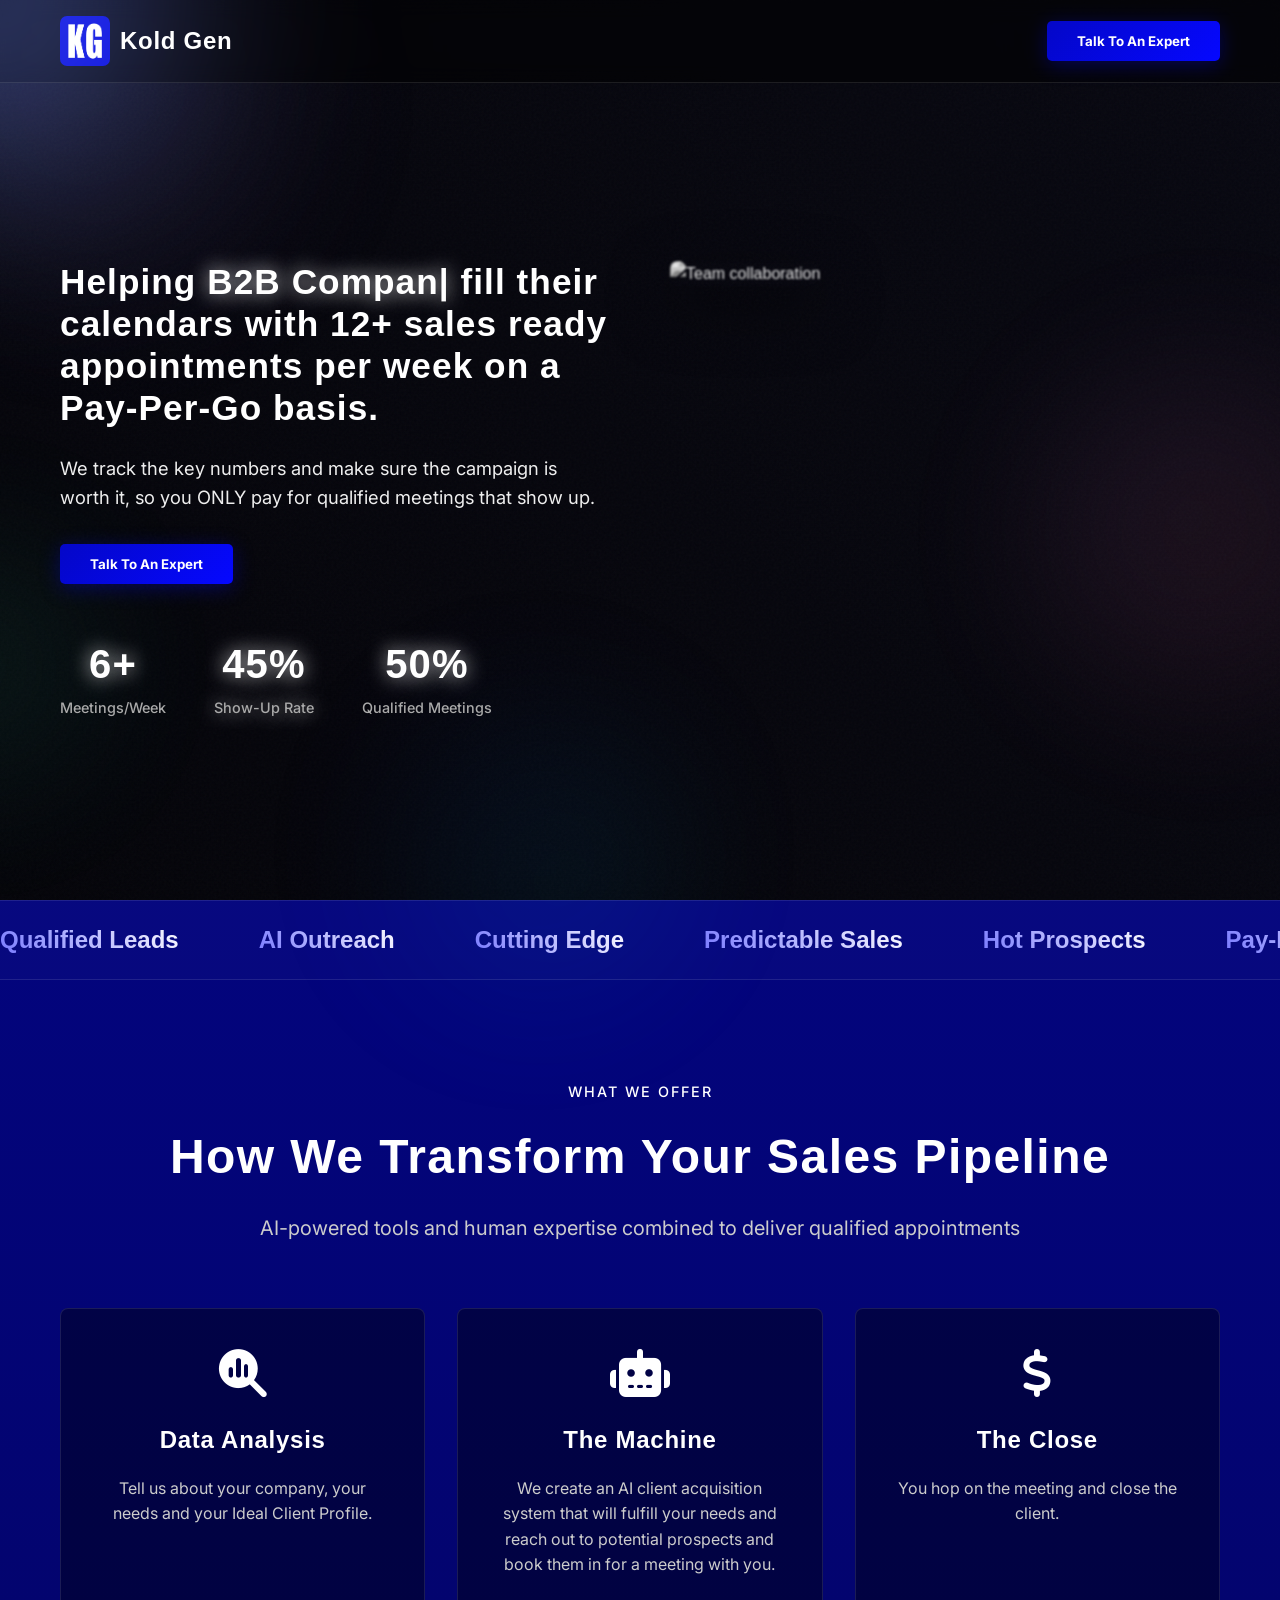
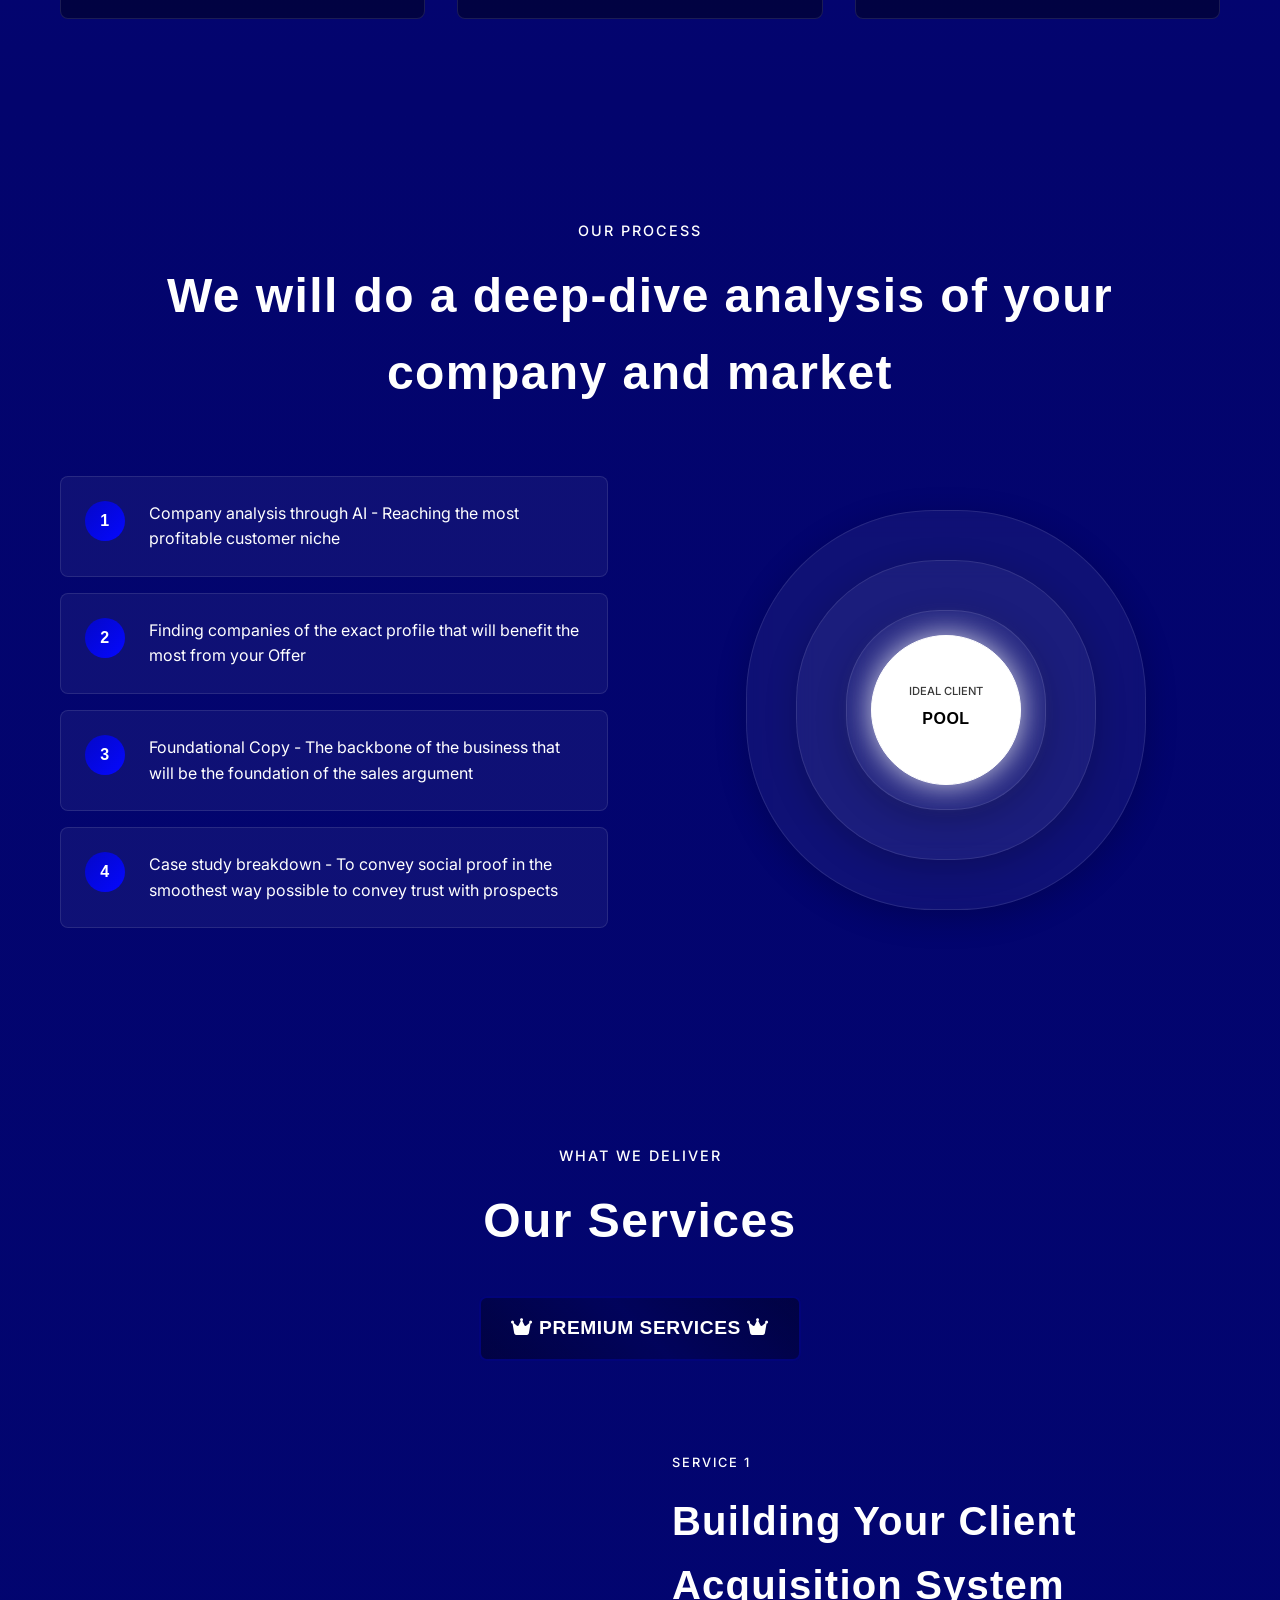
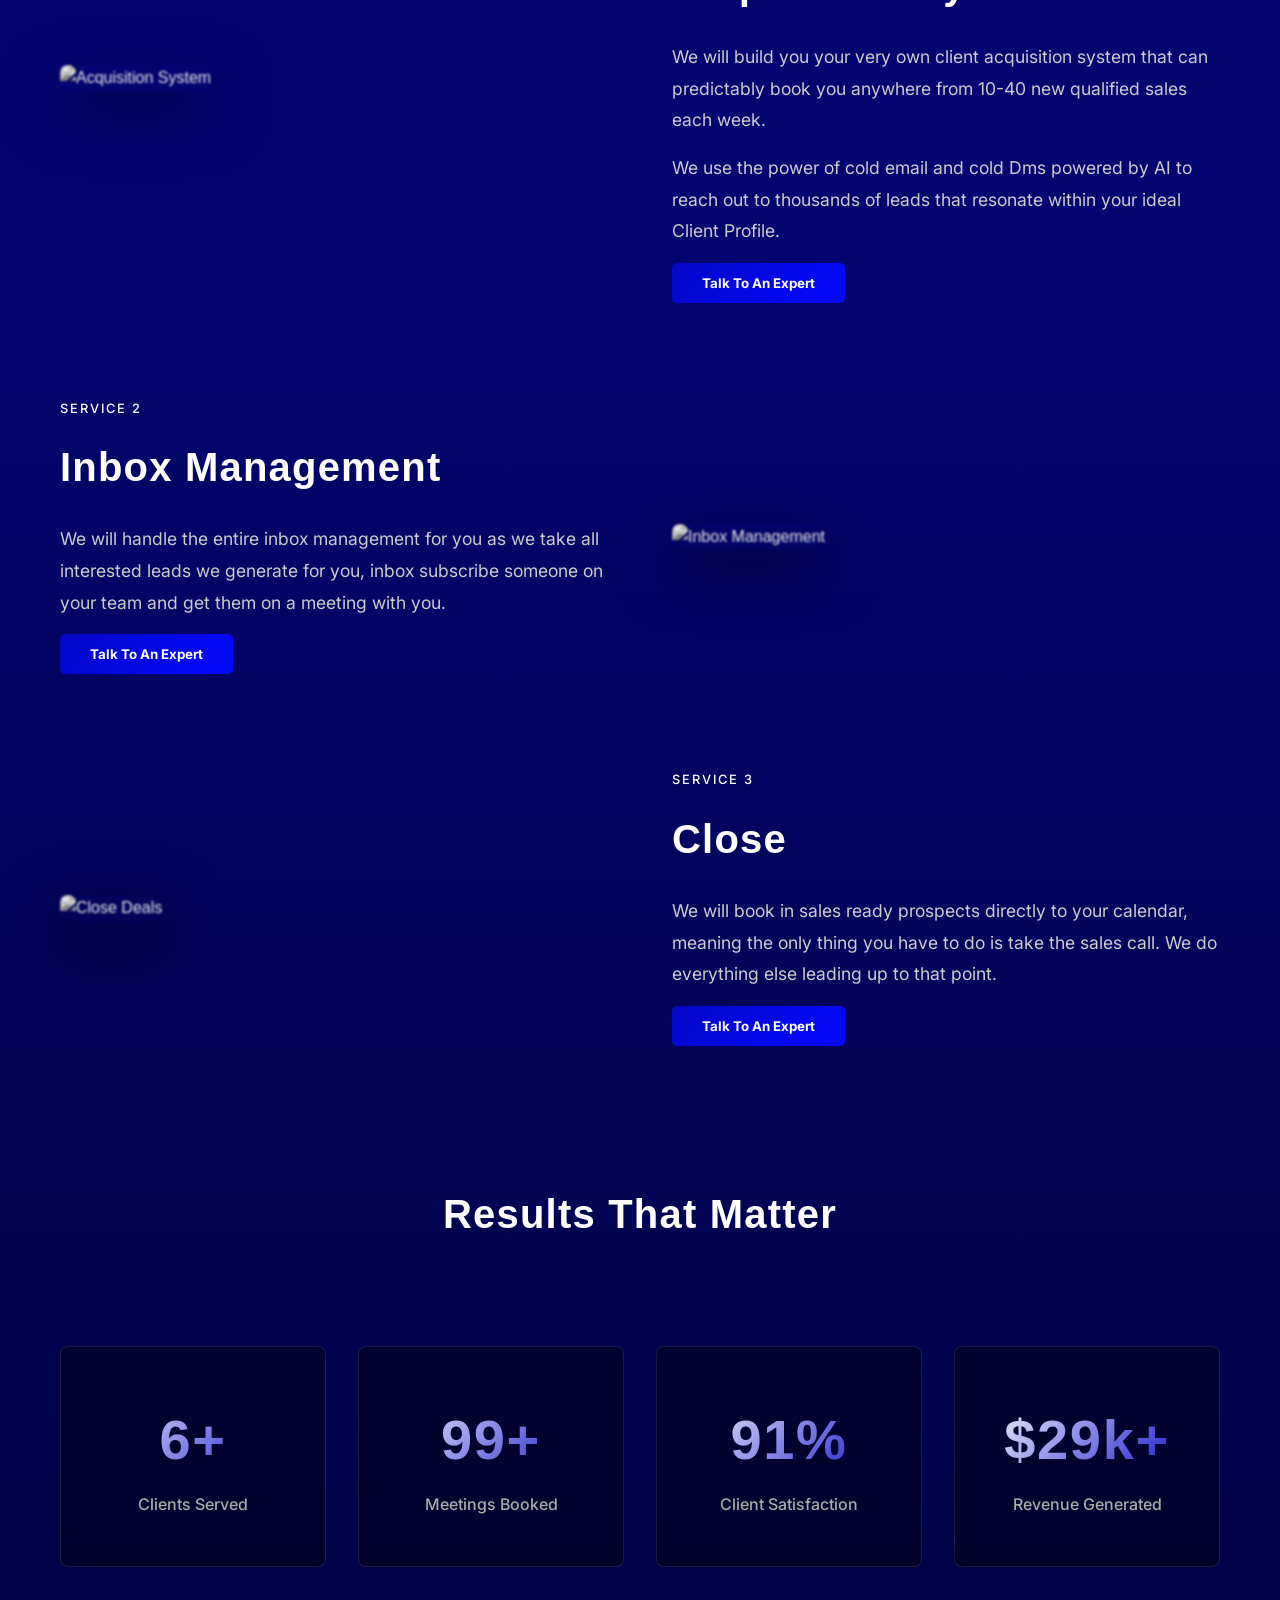
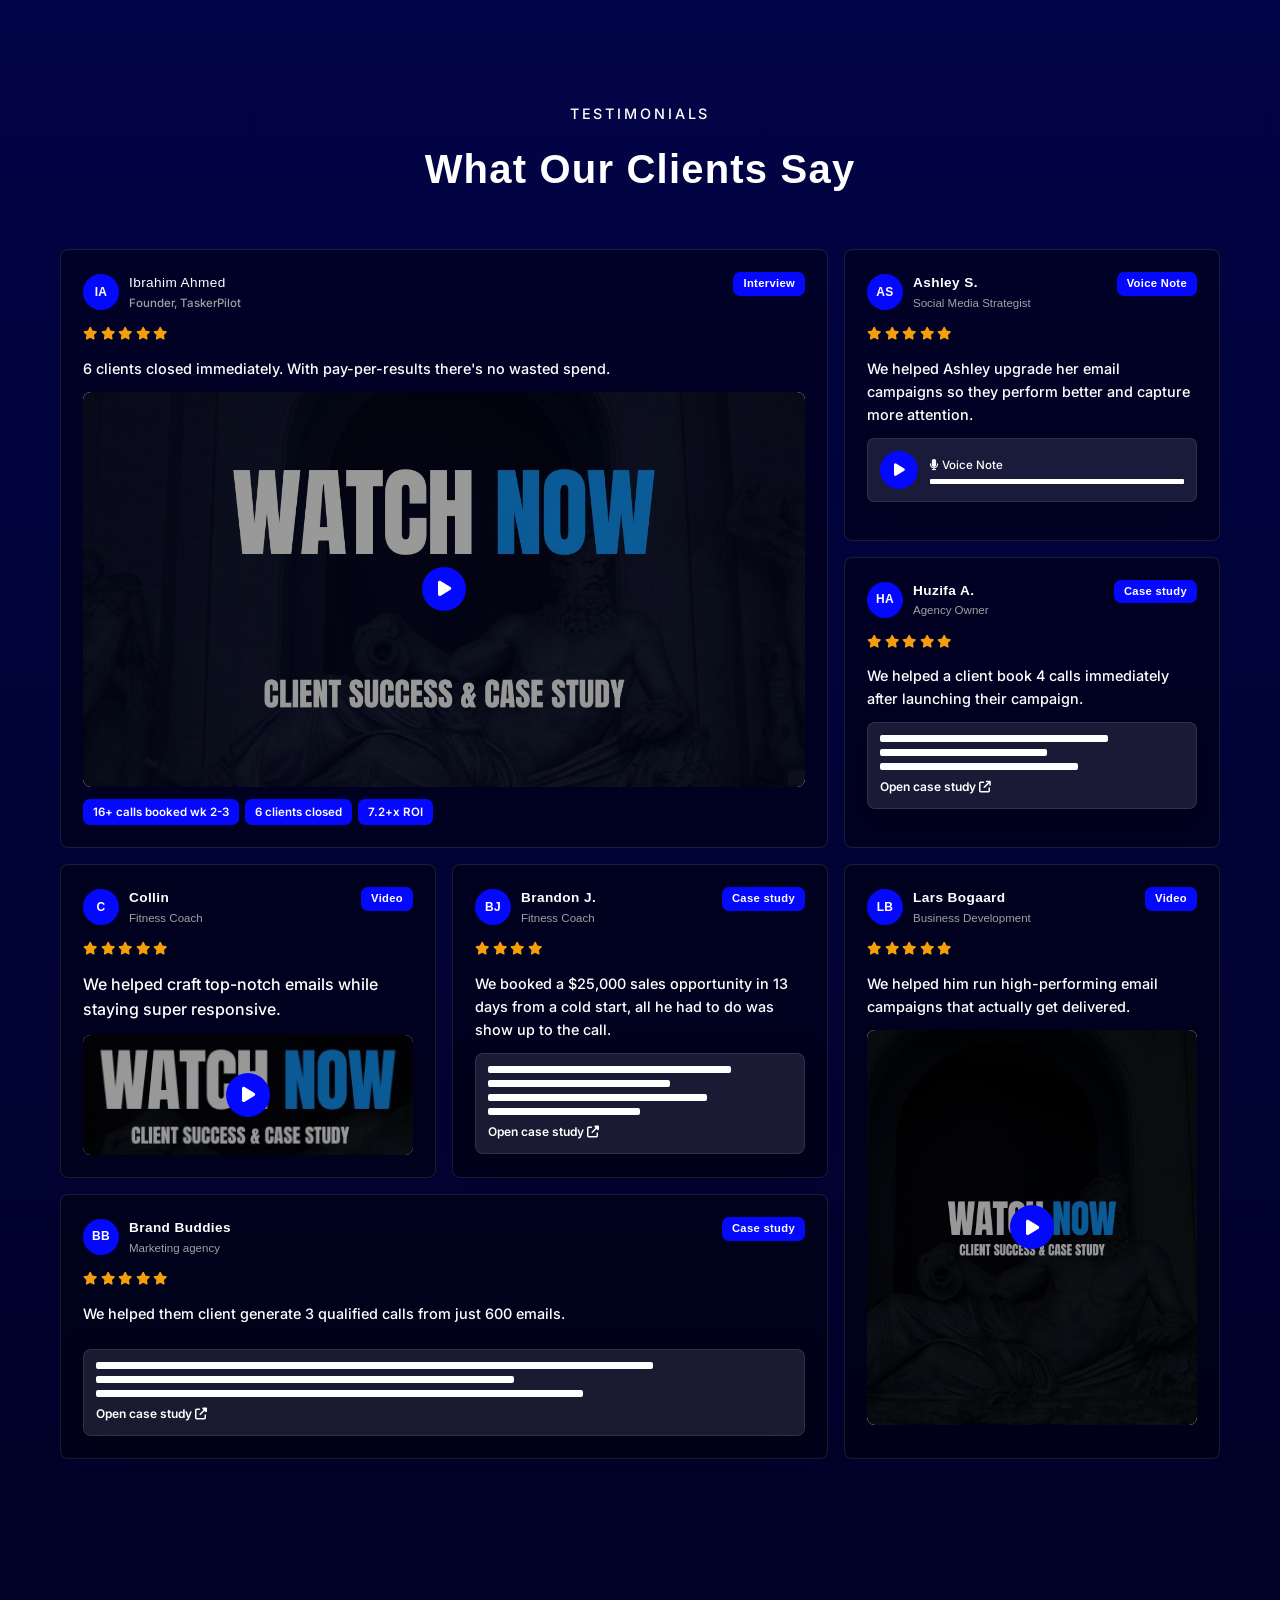
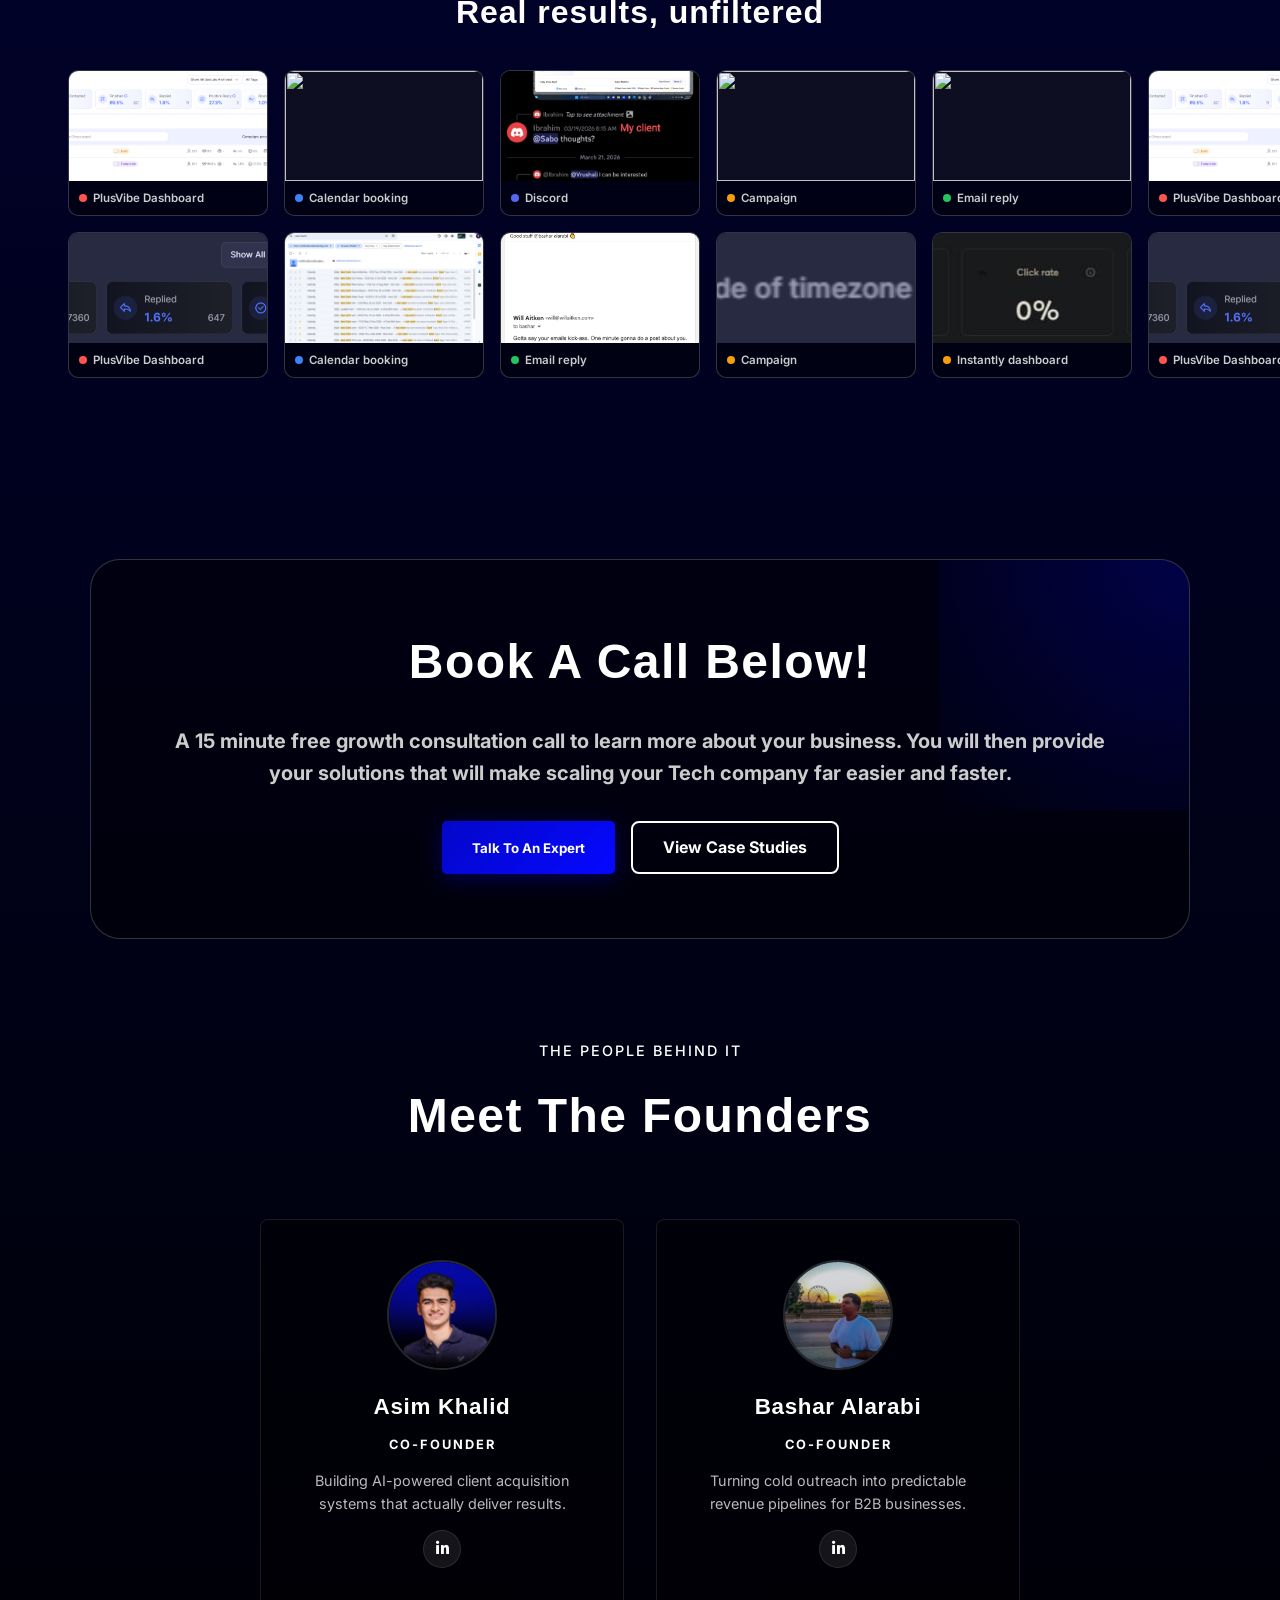
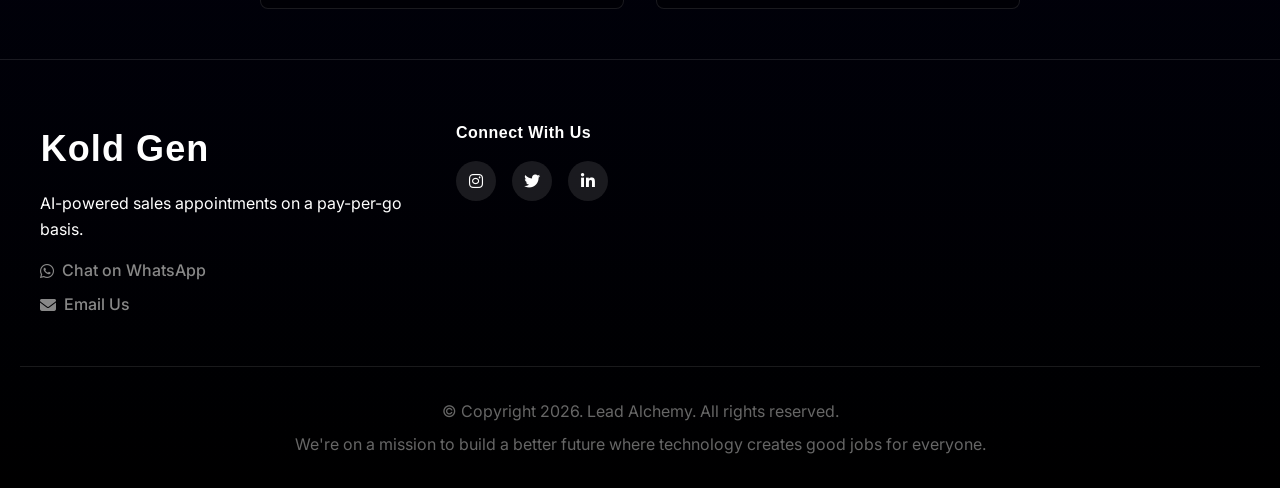
==== commit 9d2accbc: "Update asim.html New changes" ====
--- a/asim.html
+++ b/asim.html
@@ -342,7 +342,7 @@
             <div class="stat-card-label inter-txt-sml">Client Satisfaction</div>
           </div>
           <div class="stat-card stat">
-            <div class="stat-card-number clash-dis" data-target="22" data-prefix="$" data-suffix="k+">$22k+</div>
+            <div class="stat-card-number clash-dis" data-target="30" data-prefix="$" data-suffix="k+">$22k+</div>
             <div class="stat-card-label inter-txt-sml">Revenue Generated</div>
           </div>
         </div>
